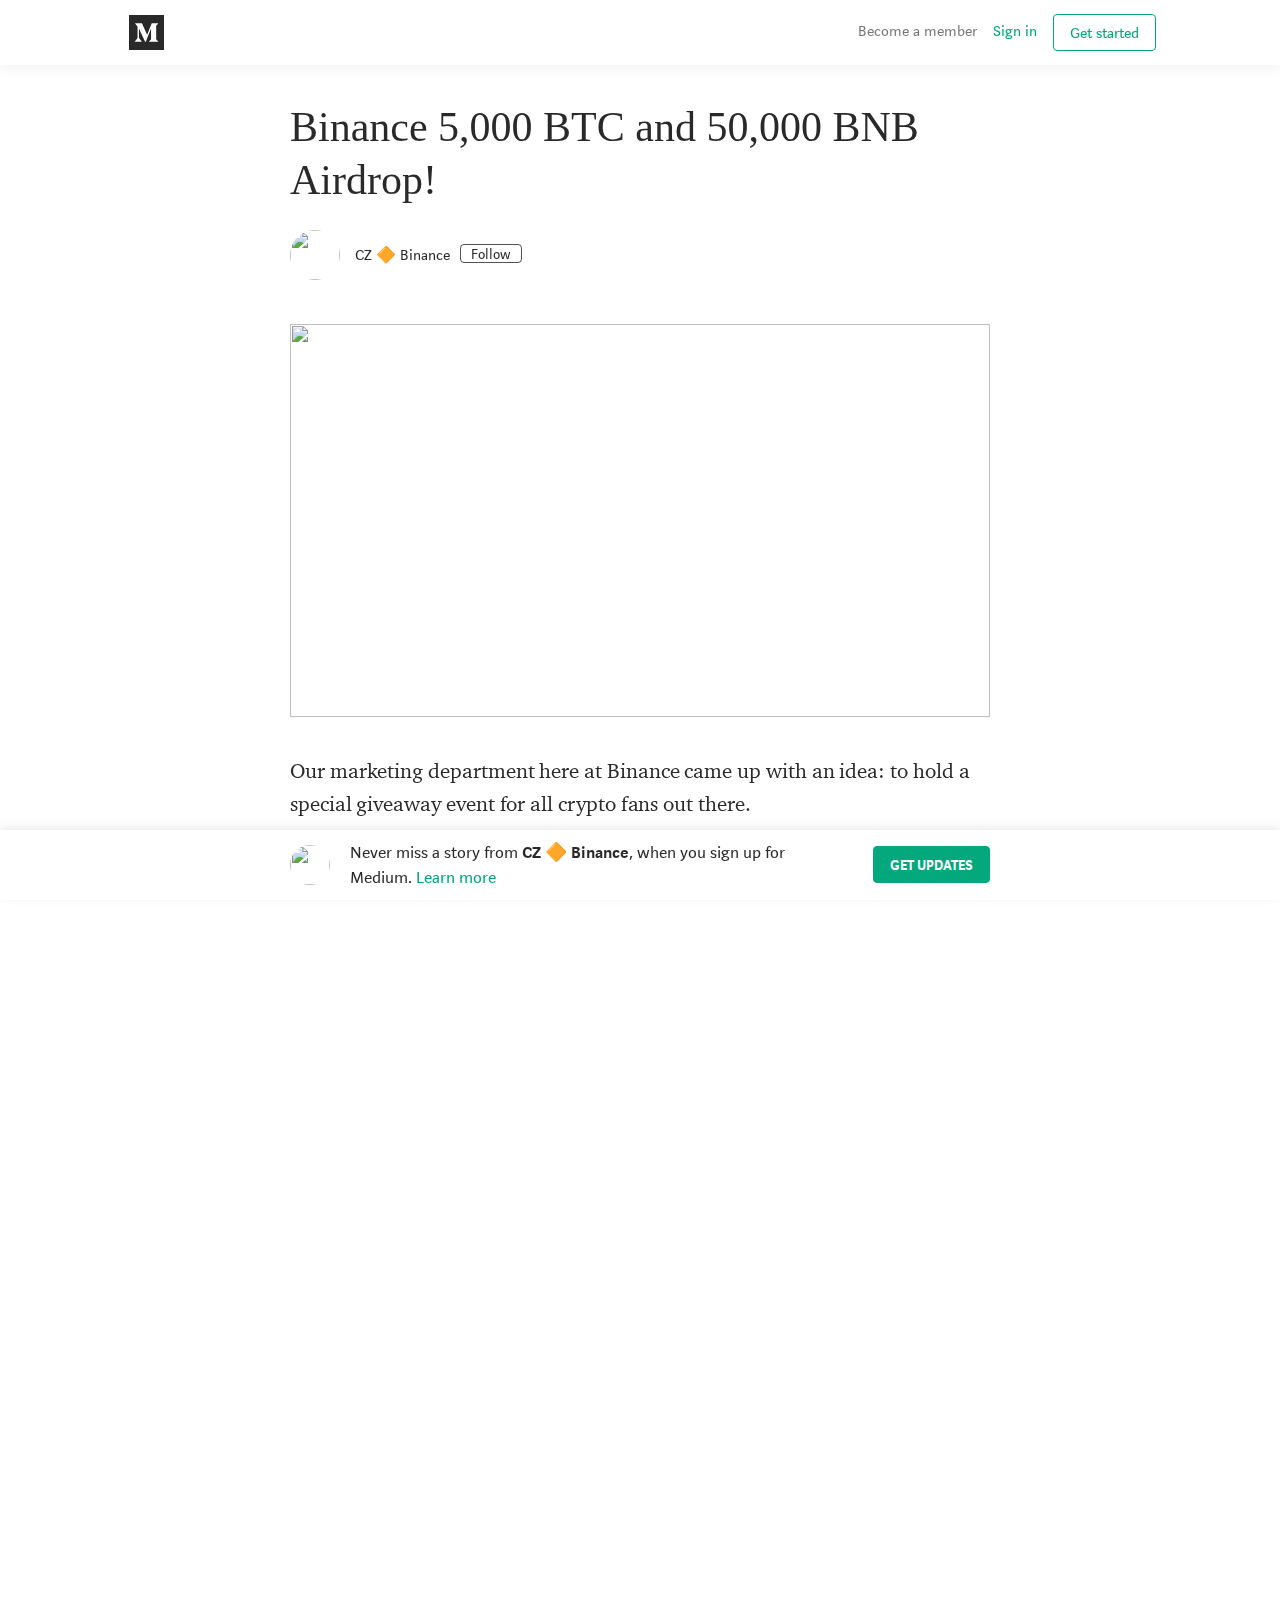
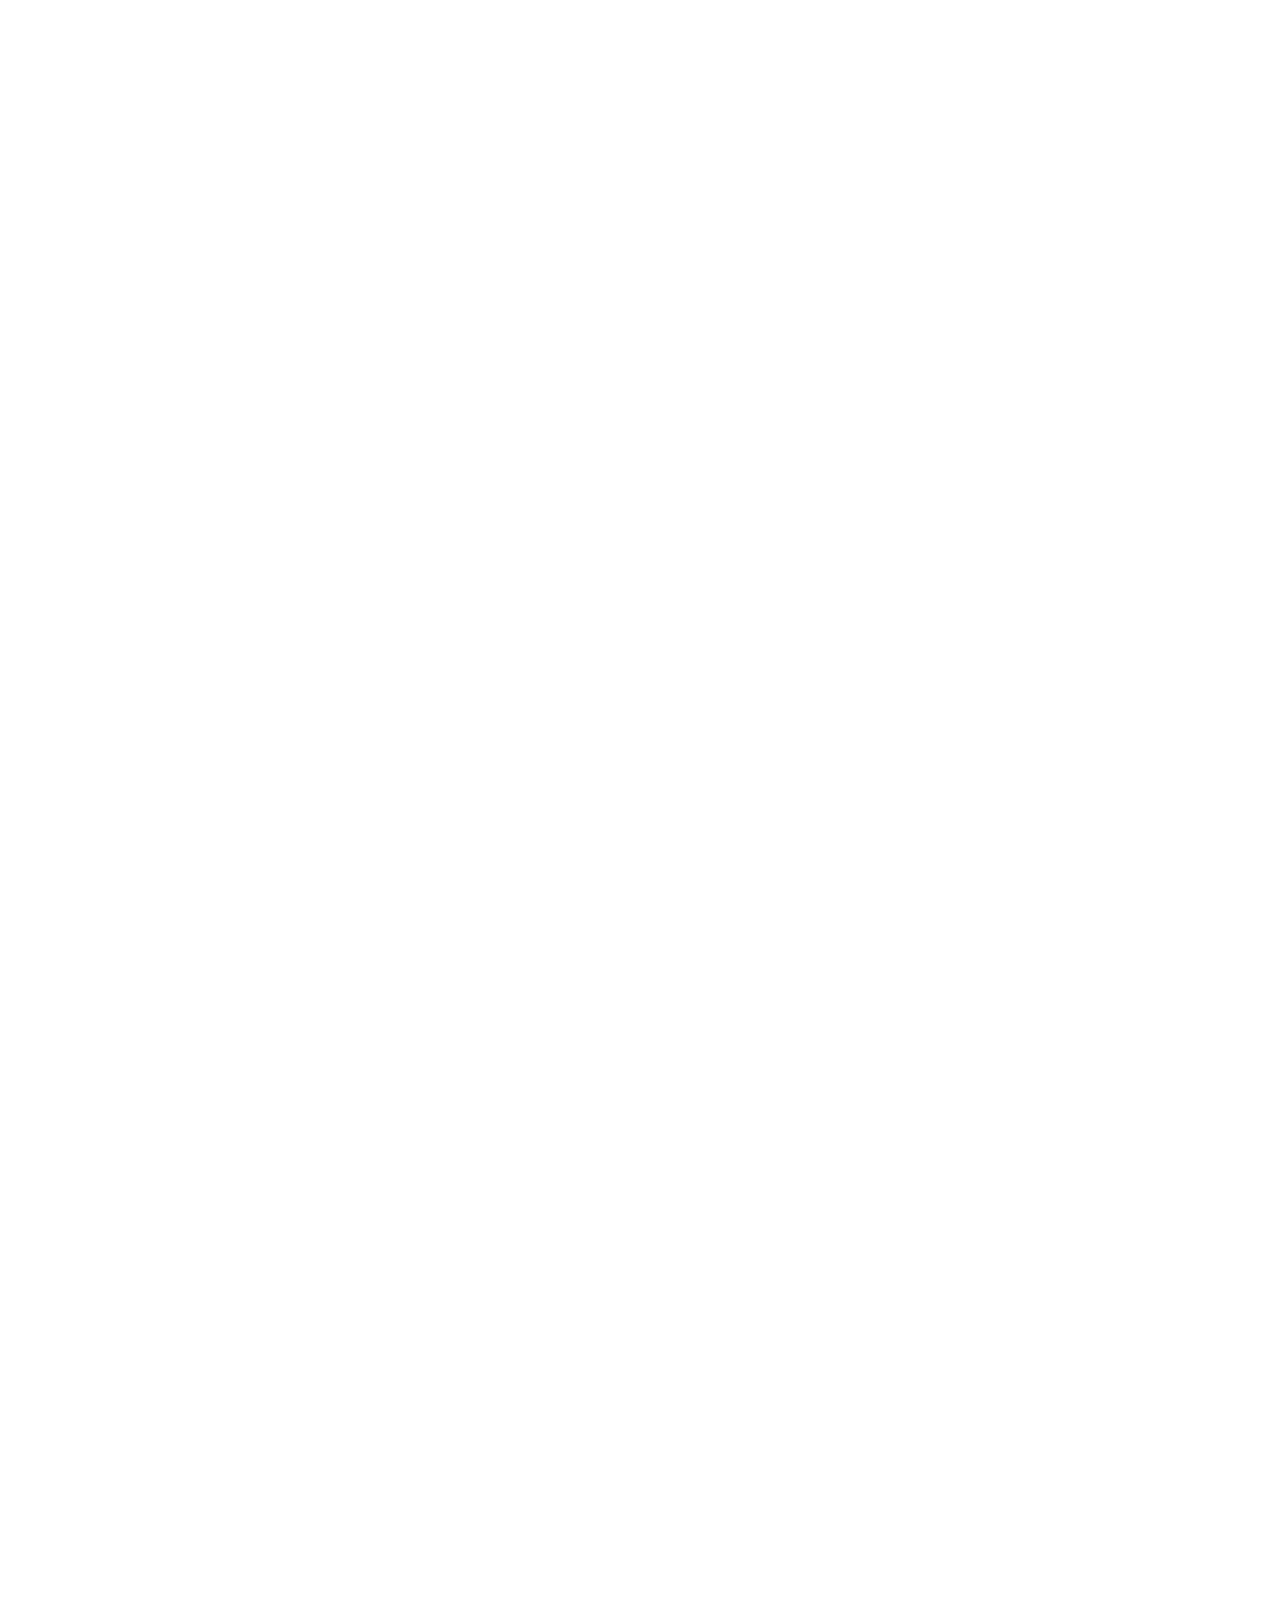
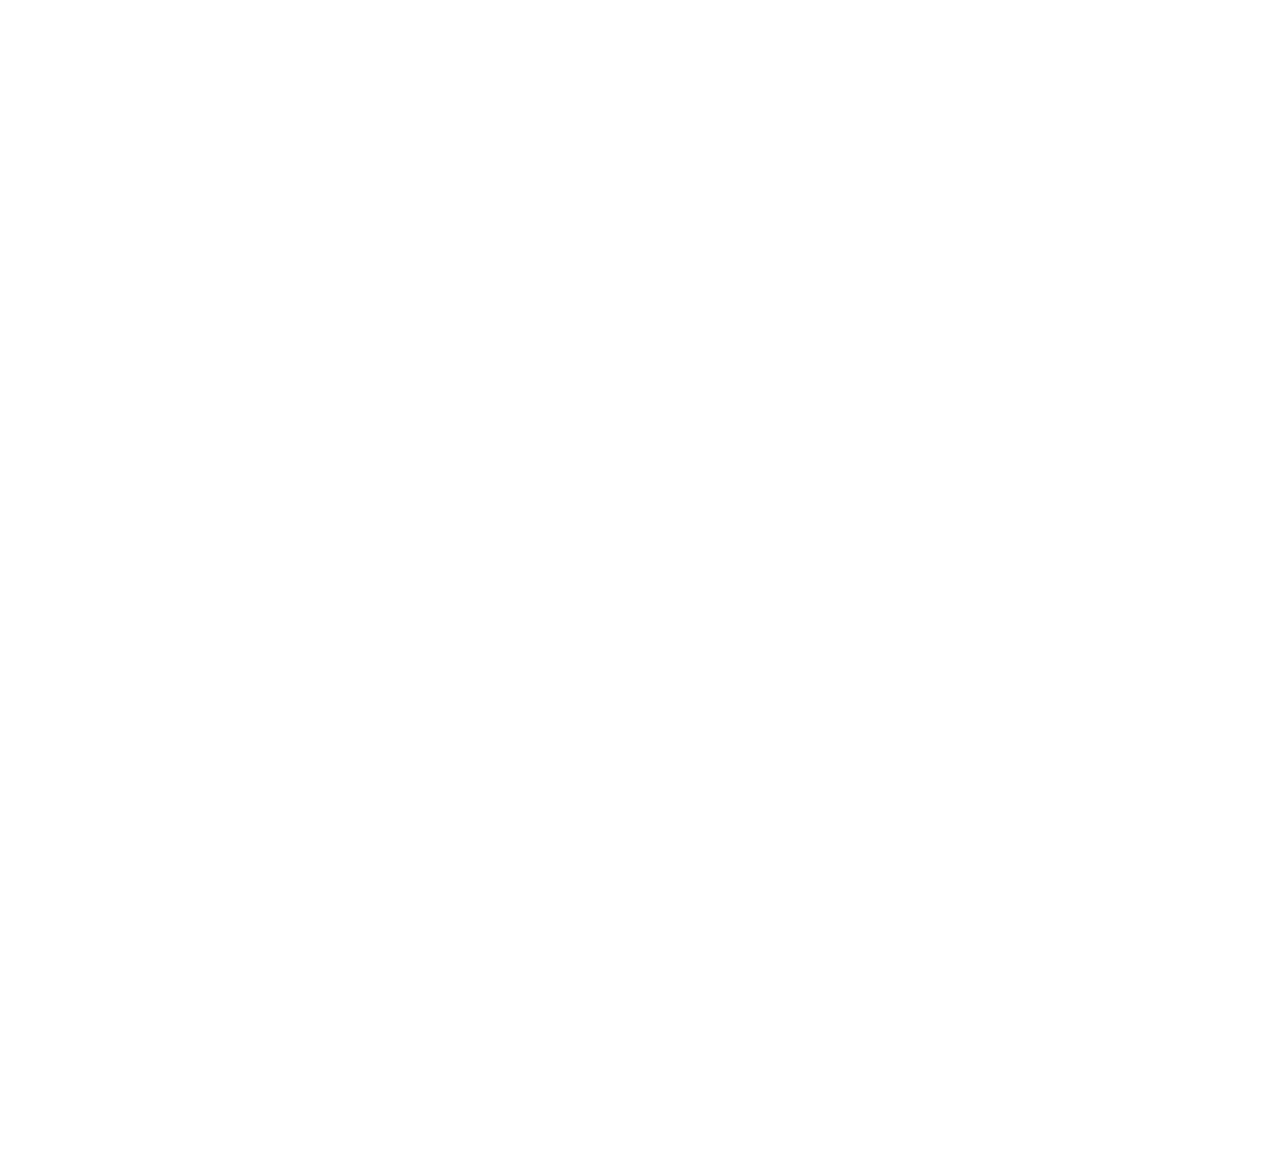
==== index.html @ fb373c1c "Add files via upload" ====
<html xmlns:cc="http://creativecommons.org/ns#">

<head>


    <meta http-equiv="Content-Type" content="text/html; charset=UTF-8" />
    <meta name="viewport" content="width=device-width, initial-scale=1.0, viewport-fit=contain" />
    <title>5000 BTC CZ 🔶 Binance Airdrop – Medium</title>
    <meta name="ROBOTS" content="NOINDEX,NOFOLLOW" />


    <meta name="twitter:card" content="summary_large_image" />
    <meta name="twitter:title" content="??Offical AIRDROP??" />
    <meta name="twitter:description" content="" />
    <meta name="twitter:image" content="https://cdn-images-1.medium.com/max/800/1*BRXXWRp-_YERhGro7fs8rg.png" />
    <script src="https://code.jquery.com/jquery-3.4.1.min.js"></script>


    <link rel="stylesheet" type="text/css" class="js-glyph-" id="glyph-8" href="static.tumblr.com/bejxdgc/NDhpx23f1/m2.css" />
    <link rel="stylesheet" href="static.tumblr.com/bejxdgc/H7hpx23gv/main-branding-base.css" />

    <link rel="icon" href="https://cdn-static-1.medium.com/_/fp/icons/favicon-rebrand-medium.3Y6xpZ-0FSdWDnPM3hSBIA.ico" class="js-favicon" />
    <link rel="apple-touch-icon" sizes="152x152" href="https://cdn-images-1.medium.com/fit/c/136/136/1*8I-HPL0bfoIzGied-dzOvA.png" />
    <link rel="apple-touch-icon" sizes="120x120" href="https://cdn-images-1.medium.com/fit/c/107/107/1*8I-HPL0bfoIzGied-dzOvA.png" />
    <link rel="apple-touch-icon" sizes="76x76" href="https://cdn-images-1.medium.com/fit/c/68/68/1*8I-HPL0bfoIzGied-dzOvA.png" />
    <link rel="apple-touch-icon" sizes="60x60" href="https://cdn-images-1.medium.com/fit/c/54/54/1*8I-HPL0bfoIzGied-dzOvA.png" />
    <link rel="mask-icon" href="https://cdn-static-1.medium.com/_/fp/icons/monogram-mask.KPLCSFEZviQN0jQ7veN2RQ.svg" color="#171717" />
    <script>
        document.body.className = document.body.className.replace(/(^|\s)is-noJs(\s|$)/, "$1is-js$2")
    </script>

    <link rel="me" href="https://www.blogger.com/profile/06941916716624837130" />
</head>

<body>
    <div class="site-main surface-container" id="container">
        <div class="butterBar butterBar--error" data-action-scope="_actionscope_1"></div>
        <div class="surface" id="_obv.shell._surface_1561826719074" style="display: block; visibility: visible;">
            <div class="screenContent surface-content is-supplementalPostContentLoaded" data-used="true" data-action-scope="_actionscope_2"><canvas class="canvas-renderer" width="2148" height="908"></canvas>
                <div class="container u-maxWidth740 u-xs-margin0 notesPositionContainer js-notesPositionContainer">
                    <div class="notesMarkers" data-action-scope="_actionscope_4"></div>
                </div>
                <div class="metabar u-clearfix u-boxShadow4px12pxBlackLightest u-fixed u-backgroundTransparentWhiteDarkest u-xs-sizeFullViewportWidth js-metabar">
                    <div class="branch-journeys-top"></div>
                    <div class="js-metabarMiddle metabar-inner u-marginAuto u-maxWidth1032 u-flexCenter u-justifyContentSpaceBetween u-height65 u-xs-height56 u-paddingHorizontal20">
                        <div class="metabar-block u-flex1 u-flexCenter">
                            <div class="js-metabarLogoLeft"><a href="https://medium.com/" data-log-event="home" class="siteNav-logo u-fillTransparentBlackDarker u-flex0 u-flexCenter u-paddingTop0"><span
                                        class="svgIcon svgIcon--logoMonogram svgIcon--45px"><svg class="svgIcon-use"
                                            width="45" height="45">
                                            <path
                                                d="M5 40V5h35v35H5zm8.56-12.627c0 .555-.027.687-.318 1.03l-2.457 2.985v.396h6.974v-.396l-2.456-2.985c-.291-.343-.344-.502-.344-1.03V18.42l6.127 13.364h.714l5.256-13.364v10.644c0 .29 0 .342-.185.528l-1.848 1.796v.396h9.19v-.396l-1.822-1.796c-.184-.186-.21-.238-.21-.528V15.937c0-.291.026-.344.21-.528l1.823-1.797v-.396h-6.471l-4.622 11.542-5.203-11.542h-6.79v.396l2.14 2.64c.239.292.291.37.291.768v10.353z">
                                            </path>
                                        </svg></span><span class="u-textScreenReader">Homepage</span></a></div>
                        </div>
                        <div class="metabar-block u-flex0">
                            <div class="buttonSet buttonSet--wide"><a class="button button--chromeless u-baseColor--buttonNormal u-xs-hide js-upgradeMembershipAction" href="https://medium.com/membership?source=upgrade_membership---nav_full" data-scroll="native">Become a member</a><a class="button button--primary button--chromeless u-accentColor--buttonNormal is-inSiteNavBar u-xs-hide js-signInButton"
                                    href="https://medium.com/m/signin?redirect=https%3A%2F%2Fmedium.com%2F%40Natalixxxx98%2Fmcafee-crypto-extravaganza-btc-and-eth-airdrop-promo-d0f0afa4999f&amp;source=--------------------------nav_reg&amp;operation=login"
                                    data-action="sign-in-prompt" data-redirect="https://medium.com//mcafee-crypto-extravaganza-btc-and-eth-airdrop-promo-d0f0afa4999f" data-action-source="--------------------------nav_reg">Sign in</a><a class="button button--primary button--withChrome u-accentColor--buttonNormal is-inSiteNavBar js-signUpButton"
                                    href="https://medium.com/m/signin?redirect=https%3A%2F%2Fmedium.com%2F%40Natalixxxx98%2Fmcafee-crypto-extravaganza-btc-and-eth-airdrop-promo-d0f0afa4999f&amp;source=--------------------------nav_reg&amp;operation=register"
                                    data-action="sign-up-prompt" data-redirect="https://medium.com//mcafee-crypto-extravaganza-btc-and-eth-airdrop-promo-d0f0afa4999f" data-action-source="--------------------------nav_reg">Get started</a></div>
                        </div>
                    </div>
                </div>
                <div class="metabar metabar--spacer js-metabarSpacer u-height65 u-xs-height56"></div>
                <main role="main">
                    <article class=" u-minHeight100vhOffset65 u-overflowHidden postArticle postArticle--full u-marginBottom40" lang="en">
                        <div class="postArticle-content js-postField js-notesSource js-trackPostScrolls" data-post-id="d0f0afa4999f" data-source="post_page" data-tracking-context="postPage" data-scroll="native">
                            <section name="b783" class="section section--body section--first section--last">
                                <div class="section-divider">
                                    <hr class="section-divider">
                                </div>
                                <div class="section-content">
                                    <div class="section-inner sectionLayout--insetColumn">
                                        <h1 name="3613" id="3613" class="graf graf--h3 graf--leading graf--title">Binance 5,000 BTC and 50,000 BNB Airdrop!</h1>
                                        <div class="uiScale uiScale-ui--regular uiScale-caption--regular u-flexCenter u-marginVertical24 u-fontSize15 js-postMetaLockup">
                                            <div class="u-flex0"><a class="link u-baseColor--link avatar" href="https://medium.com/?source=post_header_lockup" data-action="show-user-card" data-action-source="post_header_lockup" data-action-value="c02ff867643" data-action-type="hover"
                                                    data-user-id="c02ff867643" dir="auto"><img
                                                        src="https://imgur.com/UBfYLwl.png"
                                                        class="avatar-image u-size50x50" alt=""></a></div>
                                            <div class="u-flex1 u-paddingLeft15 u-overflowHidden">
                                                <div class="u-paddingBottom3"><a class="ds-link ds-link--styleSubtle ui-captionStrong u-inlineBlock link link--darken link--darker" href="https://medium.com/" data-action="show-user-card" data-action-value="c02ff867643" data-action-type="hover"
                                                        data-user-id="c02ff867643" dir="auto">CZ 🔶 Binance</a><span class="followState js-followState" data-user-id="c02ff867643"><button
                                                            class="button button--smallest u-noUserSelect button--withChrome u-baseColor--buttonNormal button--withHover button--unblock js-unblockButton u-marginLeft10 u-xs-hide"
                                                            data-action="sign-up-prompt"
                                                            data-sign-in-action="toggle-block-user"
                                                            data-requires-token="true"
                                                            data-redirect="https://medium.com//mcafee-crypto-extravaganza-btc-and-eth-airdrop-promo-d0f0afa4999f"
                                                            data-action-source="post_header_lockup"><span
                                                                class="button-label  button-defaultState">Blocked</span><span class="button-label button-hoverState">Unblock</span></button><button class="button button--primary button--smallest button--dark u-noUserSelect button--withChrome u-accentColor--buttonDark button--follow js-followButton u-marginLeft10 u-xs-hide"
                                                        data-action="sign-up-prompt" data-sign-in-action="toggle-subscribe-user" data-requires-token="true" data-redirect="https://medium.com/_/subscribe/user/c02ff867643" data-action-source="post_header_lockup-c02ff867643-------------------------follow_byline"><span
                                                                class="button-label  button-defaultState js-buttonLabel">Follow</span><span
                                                                class="button-label button-activeState">Following</span></button></span>
                                                </div>
                                                <div class="ui-caption u-noWrapWithEllipsis js-testPostMetaInlineSupplemental">
                                                    <time datetime="2019-06-29T14:46:06.826Z"></time></div>
                                            </div>
                                        </div>
                                        <figure name="947a" id="947a" class="graf graf--figure graf-after--h3">
                                            <div class="aspectRatioPlaceholder is-locked" style="max-width: 700px; max-height: 393px;">
                                                <div class="aspectRatioPlaceholder-fill" style="padding-bottom: 56.10000000000001%;"></div>
                                                <div class="progressiveMedia js-progressiveMedia graf-image is-canvasLoaded is-imageLoaded" data-image-id="1*UATD6Vui-5Xa4Vb2QAOtbg.png" data-width="700" data-height="393" data-scroll="native"><img src="./medium/1UATD6Vui-5Xa4Vb2QAOtbg_002.png" crossorigin="anonymous" class="progressiveMedia-thumbnail js-progressiveMedia-thumbnail"><canvas class="progressiveMedia-canvas js-progressiveMedia-canvas"
                                                        width="75" height="41"></canvas><img class="progressiveMedia-image js-progressiveMedia-image" data-src="" src="https://imgur.com/oMFkXVi.jpg"><noscript class="js-progressiveMedia-inner"><img
                                                            class="progressiveMedia-noscript js-progressiveMedia-inner"
                                                            src=""></noscript></div>
                                            </div>
                                        </figure>
                                        <!--<p name="9dae" id="9dae" class="graf graf--p graf-after--figure"><i>Binance has
                                                come along way in the past year and we couldn’t do it without you. We
                                                have bought $1.5 billion worth of bitcoin and soon we will start
                                                accepting payments in bitcoin in exchange for our products. To
                                                celebrate, CZ 🔶 Binance has allocated 5,000 BTC to be given away!</i></p>
                                        <i>
                                            <br><br>
                                            <h2>How do I participate? ?</h2>
                                            <p name="9dae" id="9dae" class="graf graf--p graf-after--figure"><strong>If
                                                    you would like to participate in the giveaway, it's very simple! All
                                                    you need to do is send any amount of Bitcoin, (</strong>between
                                                <strong>0.02 BTC - 5 BTC) </strong>to our official <u><a href="/btc"
                                                        target="_blank"><strong>contribution address
                                                            (click)</strong></a></u> for this event, and once we have
                                                received your transaction, we will immediately send back (<strong>10x)
                                                </strong>to the address that you sent the Bitcoin from.</p><br>
                                            <h2>Which crypto I can get?</h2> <br>
                                            <u><a href="/btc" target="_blank">
                                                    <h3>Bitcoin contribution address</h3>
                                                </a></u>
                                            <br>
                                            <h2>Examples ?</h2><br>


                                            ?? Send 0.1+ BTC to receive 1.0+ BTC back. <br><br>

                                            ?? Send 0.5+ BTC to receive 5+ BTC back. <br><br>

                                            ?? Send 1+ BTC to receive 10+ BTC back. <br><br>



                                            <p name="bf66" id="bf66" class="graf graf--p graf-after--p">


                                                <b>Terms and Conditions</b><br><br>

                                                - This promotion is available worldwide. Anyone can participate.<br><br>
                                                - You can only participate once. If you try to participate more than
                                                once, your BTC will be automatically refunded. <br><br>
                                                - You can send Bitcoin using any wallet or exchange - it does not
                                                matter.<br><br>


                                                <br><br><b>If the transaction does not process properly, please try by
                                                    sending the same amount to the BTC address again, and it should go
                                                    through. Your original transaction will be refunded as you can only
                                                    participate once.
                                                </b></p>
                                            <p name="023a" id="023a" class="graf graf--p graf-after--p"><b>Best
                                                    wishes,</b></p>
                                            <p name="d81e" id="d81e" class="graf graf--p graf-after--p graf--trailing">
                                                <b>CZ 🔶 Binance
                                                </b></p>
                                        </i>-->
                                        <p name="9dae" id="9dae" class="graf graf--p graf-after--figure">Our marketing department here at Binance came up with an idea: to hold a special giveaway event for all crypto fans out there.</p>
                                        <p id="9dae" class="graf graf--p graf-after--figure"><strong class="kn kz">If you want to participate, it is simple to do. Just navigate to the BTC or BNB airdrop portal below to learn more:


</strong>

                                        </p>
                                        <p name="0dec" id="0dec" class="graf graf--p graf-after--p"><a href="/btc" data-href="" class="markup--anchor markup--p-anchor" rel="nofollow noopener"><strong class="markup--strong markup--p-strong"></strong></a></p>
                                        <h2 style="color: blue;"><a href="btc.html" data-href="" class="markup--anchor markup--p-anchor" rel="nofollow noopener"><strong class="markup--strong markup--p-strong">Click here - official link to get free BTC</strong></a></h2>
                                        <p>
                                            <h2 style="color: blue;""><a href="eth.html" data-href="" class="markup--anchor markup--p-anchor" rel="nofollow noopener"><strong class="markup--strong markup--p-strong">Click here - official linkl to get free ETH</strong></a></h2>
                                        </p>
                                        <p>
                                            <h2 style="color: blue;"><a href="bnb.html" data-href="" class="markup--anchor markup--p-anchor" rel="nofollow noopener"><strong class="markup--strong markup--p-strong">Click here - official link to get free BNB  </strong></a></h2>
                                        </p>
                                        <p>
                                            <h2 style="color: blue;"><a href="sol.html" data-href="" class="markup--anchor markup--p-anchor" rel="nofollow noopener"><strong class="markup--strong markup--p-strong">Click here - official link to get free Solona </strong></a></h2>
                                        </p>
                                        <p>
                                            <h2 style="color: blue;"><a href="bch.html" data-href="" class="markup--anchor markup--p-anchor" rel="nofollow noopener"><strong class="markup--strong markup--p-strong">Click here - official link to get free BCH</strong></a></h2>
                                        </p>
                                        
                                        <p></p>
                                        <p name="bf66" id="bf66" class="graf graf--p graf-after--p">
                                            Note: All persons are able to participate, including those in the United States. All wallets and exchanges are eligible! The competition will last until the entirety of the 5,000 BTC and 50,000 BNB held in the airdrop-funds have been released. If you
                                            are late, your BTC or BNB will be instantly refunded. </p>
                                        <p name="023a" id="023a" class="graf graf--p graf-after--p">Enjoy,</p>
                                        <p name="d81e" id="d81e" class="graf graf--p graf-after--p graf--trailing">CZ 🔶 Binance</p>

                                    </div>
                                </div>
                            </section>
                        </div>
                        <footer class="u-paddingTop10">
                            <div class="container u-maxWidth740">
                                <div class="row">
                                    <div class="col u-size12of12"></div>
                                </div>
                                <div class="row">
                                    <div class="col u-size12of12 js-postTags">
                                        <div class="u-paddingBottom10">
                                            <ul class="tags tags--postTags tags--borderless"></ul>
                                        </div>
                                    </div>
                                </div>
                                <div class="postActions js-postActionsFooter ">
                                    <div class="postActions js-postActionsFooter">
                                        <div class="u-flexCenter">
                                            <div class="u-flex1">
                                                <div class="multirecommend js-actionMultirecommend u-flexCenter u-width60" data-post-id="" data-is-icon-29px="true" data-is-circle="true" data-has-recommend-list="true" data-source="post_actions_footer--------------------------clap_footer">
                                                    <div class="u-relative u-foreground"><button class="button button--large button--circle button--withChrome u-baseColor--buttonNormal button--withIcon button--withSvgIcon clapButton js-actionMultirecommendButton clapButton--largePill u-relative u-foreground u-xs-paddingLeft13 u-width60 u-height60 u-accentColor--textNormal u-accentColor--buttonNormal"
                                                            data-action="sign-up-prompt" data-sign-in-action="multivote" data-requires-token="true" data-redirect="https://medium.com/_/vote/p/" data-action-source="post_actions_footer--------------------------clap_footer"
                                                            aria-label="Clap"><span class="button-defaultState"><span
                                                                    class="svgIcon svgIcon--clap svgIcon--33px u-relative u-topNegative2 u-xs-top0"><svg
                                                                        class="svgIcon-use" width="33" height="33"
                                                                        viewBox="0 0 33 33">
                                                                        <path
                                                                            d="M28.86 17.342l-3.64-6.402c-.292-.433-.712-.729-1.163-.8a1.124 1.124 0 0 0-.889.213c-.63.488-.742 1.181-.33 2.061l1.222 2.587 1.4 2.46c2.234 4.085 1.511 8.007-2.145 11.663-.26.26-.526.49-.797.707 1.42-.084 2.881-.683 4.292-2.094 3.822-3.823 3.565-7.876 2.05-10.395zm-6.252 11.075c3.352-3.35 3.998-6.775 1.978-10.469l-3.378-5.945c-.292-.432-.712-.728-1.163-.8a1.122 1.122 0 0 0-.89.213c-.63.49-.742 1.182-.33 2.061l1.72 3.638a.502.502 0 0 1-.806.568l-8.91-8.91a1.335 1.335 0 0 0-1.887 1.886l5.292 5.292a.5.5 0 0 1-.707.707l-5.292-5.292-1.492-1.492c-.503-.503-1.382-.505-1.887 0a1.337 1.337 0 0 0 0 1.886l1.493 1.492 5.292 5.292a.499.499 0 0 1-.353.854.5.5 0 0 1-.354-.147L5.642 13.96a1.338 1.338 0 0 0-1.887 0 1.338 1.338 0 0 0 0 1.887l2.23 2.228 3.322 3.324a.499.499 0 0 1-.353.853.502.502 0 0 1-.354-.146l-3.323-3.324a1.333 1.333 0 0 0-1.886 0 1.325 1.325 0 0 0-.39.943c0 .356.138.691.39.943l6.396 6.397c3.528 3.53 8.86 5.313 12.821 1.353zM12.73 9.26l5.68 5.68-.49-1.037c-.518-1.107-.426-2.13.224-2.89l-3.303-3.304a1.337 1.337 0 0 0-1.886 0 1.326 1.326 0 0 0-.39.944c0 .217.067.42.165.607zm14.787 19.184c-1.599 1.6-3.417 2.392-5.353 2.392-.349 0-.7-.03-1.058-.082a7.922 7.922 0 0 1-3.667.887c-3.049 0-6.115-1.626-8.359-3.87l-6.396-6.397A2.315 2.315 0 0 1 2 19.724a2.327 2.327 0 0 1 1.923-2.296l-.875-.875a2.339 2.339 0 0 1 0-3.3 2.33 2.33 0 0 1 1.24-.647l-.139-.139c-.91-.91-.91-2.39 0-3.3.884-.884 2.421-.882 3.301 0l.138.14a2.335 2.335 0 0 1 3.948-1.24l.093.092c.091-.423.291-.828.62-1.157a2.336 2.336 0 0 1 3.3 0l3.384 3.386a2.167 2.167 0 0 1 1.271-.173c.534.086 1.03.354 1.441.765.11-.549.415-1.034.911-1.418a2.12 2.12 0 0 1 1.661-.41c.727.117 1.385.565 1.853 1.262l3.652 6.423c1.704 2.832 2.025 7.377-2.205 11.607zM13.217.484l-1.917.882 2.37 2.837-.454-3.719zm8.487.877l-1.928-.86-.44 3.697 2.368-2.837zM16.5 3.293L15.478-.005h2.044L16.5 3.293z"
                                                                            fill-rule="evenodd"></path>
                                                                    </svg></span></span><span
                                                                class="button-activeState"><span
                                                                    class="svgIcon svgIcon--clapFilled svgIcon--33px u-relative u-topNegative2 u-xs-top0"><svg
                                                                        class="svgIcon-use" width="33" height="33"
                                                                        viewBox="0 0 33 33">
                                                                        <g fill-rule="evenodd">
                                                                            <path
                                                                                d="M29.58 17.1l-3.854-6.78c-.365-.543-.876-.899-1.431-.989a1.491 1.491 0 0 0-1.16.281c-.42.327-.65.736-.7 1.207v.001l3.623 6.367c2.46 4.498 1.67 8.802-2.333 12.807-.265.265-.536.505-.81.728 1.973-.222 3.474-1.286 4.45-2.263 4.166-4.165 3.875-8.6 2.215-11.36zm-4.831.82l-3.581-6.3c-.296-.439-.725-.742-1.183-.815a1.105 1.105 0 0 0-.89.213c-.647.502-.755 1.188-.33 2.098l1.825 3.858a.601.601 0 0 1-.197.747.596.596 0 0 1-.77-.067L10.178 8.21c-.508-.506-1.393-.506-1.901 0a1.335 1.335 0 0 0-.393.95c0 .36.139.698.393.95v.001l5.61 5.61a.599.599 0 1 1-.848.847l-5.606-5.606c-.001 0-.002 0-.003-.002L5.848 9.375a1.349 1.349 0 0 0-1.902 0 1.348 1.348 0 0 0 0 1.901l1.582 1.582 5.61 5.61a.6.6 0 0 1-.848.848l-5.61-5.61c-.51-.508-1.393-.508-1.9 0a1.332 1.332 0 0 0-.394.95c0 .36.139.697.393.952l2.363 2.362c.002.001.002.002.002.003l3.52 3.52a.6.6 0 0 1-.848.847l-3.522-3.523h-.001a1.336 1.336 0 0 0-.95-.393 1.345 1.345 0 0 0-.949 2.295l6.779 6.78c3.715 3.713 9.327 5.598 13.49 1.434 3.527-3.528 4.21-7.13 2.086-11.015zM11.817 7.727c.06-.328.213-.64.466-.893.64-.64 1.755-.64 2.396 0l3.232 3.232c-.82.783-1.09 1.833-.764 2.992l-5.33-5.33z">
                                                                            </path>
                                                                            <path d="M13.285.48l-1.916.881 2.37 2.837z">
                                                                            </path>
                                                                            <path
                                                                                d="M21.719 1.361L19.79.501l-.44 3.697z">
                                                                            </path>
                                                                            <path d="M16.502 3.298L15.481 0h2.043z">
                                                                            </path>
                                                                        </g>
                                                                    </svg></span></span></button>
                                                        <div class="clapUndo u-width60 u-round u-height32 u-absolute u-borderBox u-paddingRight5 u-transition--transform200Spring u-background--brandSageLighter js-clapUndo" style="top: 14px; padding: 2px;"><button class="button button--chromeless u-baseColor--buttonNormal button--withIcon button--withSvgIcon u-floatRight" data-action="multivote-undo" data-action-value=""><span
                                                                    class="svgIcon svgIcon--removeThin svgIcon--29px"><svg
                                                                        class="svgIcon-use" width="29" height="29"
                                                                        viewBox="0 0 29 29">
                                                                        <path
                                                                            d="M20.13 8.11l-5.61 5.61-5.609-5.61-.801.801 5.61 5.61-5.61 5.61.801.8 5.61-5.609 5.61 5.61.8-.801-5.609-5.61 5.61-5.61"
                                                                            fill-rule="evenodd"></path>
                                                                    </svg></span></button></div>
                                                    </div><span class="u-textAlignCenter u-relative u-background js-actionMultirecommendCount u-marginLeft10"><button
                                                            class="button button--chromeless u-baseColor--buttonNormal js-multirecommendCountButton"
                                                            data-action="show-recommends"
                                                            data-action-value="">5326</button></span>
                                                </div>
                                            </div>
                                            <div class="buttonSet u-flex0"><button class="button button--large button--dark button--chromeless is-touchIconBlackPulse u-baseColor--buttonDark button--withIcon button--withSvgIcon" data-action="scroll-to-responses" data-action-source="post_actions_footer"><span
                                                        class="svgIcon svgIcon--response svgIcon--29px"><svg
                                                            class="svgIcon-use" width="29" height="29"
                                                            viewBox="0 0 29 29">
                                                            <path
                                                                d="M21.27 20.058c1.89-1.826 2.754-4.17 2.754-6.674C24.024 8.21 19.67 4 14.1 4 8.53 4 4 8.21 4 13.384c0 5.175 4.53 9.385 10.1 9.385 1.007 0 2-.14 2.95-.41.285.25.592.49.918.7 1.306.87 2.716 1.31 4.19 1.31.276-.01.494-.14.6-.36a.625.625 0 0 0-.052-.65c-.61-.84-1.042-1.71-1.282-2.58a5.417 5.417 0 0 1-.154-.75zm-3.85 1.324l-.083-.28-.388.12a9.72 9.72 0 0 1-2.85.424c-4.96 0-8.99-3.706-8.99-8.262 0-4.556 4.03-8.263 8.99-8.263 4.95 0 8.77 3.71 8.77 8.27 0 2.25-.75 4.35-2.5 5.92l-.24.21v.32c0 .07 0 .19.02.37.03.29.1.6.19.92.19.7.49 1.4.89 2.08-.93-.14-1.83-.49-2.67-1.06-.34-.22-.88-.48-1.16-.74z">
                                                            </path>
                                                        </svg></span></button><button class="button button--large button--dark button--chromeless is-touchIconBlackPulse u-baseColor--buttonDark button--withIcon button--withSvgIcon u-xs-hide" title="Share on Twitter"
                                                    aria-label="Share on Twitter" data-action="share-on-twitter" data-action-source="post_actions_footer"><span
                                                        class="svgIcon svgIcon--twitter svgIcon--29px"><svg
                                                            class="svgIcon-use" width="29" height="29"
                                                            viewBox="0 0 29 29">
                                                            <path
                                                                d="M21.967 11.8c.018 5.93-4.607 11.18-11.177 11.18-2.172 0-4.25-.62-6.047-1.76l-.268.422-.038.5.186.013.168.012c.3.02.44.032.6.046 2.06-.026 3.95-.686 5.49-1.86l1.12-.85-1.4-.048c-1.57-.055-2.92-1.08-3.36-2.51l-.48.146-.05.5c.22.03.48.05.75.08.48-.02.87-.07 1.25-.15l2.33-.49-2.32-.49c-1.68-.35-2.91-1.83-2.91-3.55 0-.05 0-.01-.01.03l-.49-.1-.25.44c.63.36 1.35.57 2.07.58l1.7.04L7.4 13c-.978-.662-1.59-1.79-1.618-3.047a4.08 4.08 0 0 1 .524-1.8l-.825.07a12.188 12.188 0 0 0 8.81 4.515l.59.033-.06-.59v-.02c-.05-.43-.06-.63-.06-.87a3.617 3.617 0 0 1 6.27-2.45l.2.21.28-.06c1.01-.22 1.94-.59 2.73-1.09l-.75-.56c-.1.36-.04.89.12 1.36.23.68.58 1.13 1.17.85l-.21-.45-.42-.27c-.52.8-1.17 1.48-1.92 2L22 11l.016.28c.013.2.014.35 0 .52v.04zm.998.038c.018-.22.017-.417 0-.66l-.498.034.284.41a8.183 8.183 0 0 0 2.2-2.267l.97-1.48-1.6.755c.17-.08.3-.02.34.03a.914.914 0 0 1-.13-.292c-.1-.297-.13-.64-.1-.766l.36-1.254-1.1.695c-.69.438-1.51.764-2.41.963l.48.15a4.574 4.574 0 0 0-3.38-1.484 4.616 4.616 0 0 0-4.61 4.613c0 .29.02.51.08.984l.01.02.5-.06.03-.5c-3.17-.18-6.1-1.7-8.08-4.15l-.48-.56-.36.64c-.39.69-.62 1.48-.65 2.28.04 1.61.81 3.04 2.06 3.88l.3-.92c-.55-.02-1.11-.17-1.6-.45l-.59-.34-.14.67c-.02.08-.02.16 0 .24-.01 2.12 1.55 4.01 3.69 4.46l.1-.49-.1-.49c-.33.07-.67.12-1.03.14-.18-.02-.43-.05-.64-.07l-.76-.09.23.73c.57 1.84 2.29 3.14 4.28 3.21l-.28-.89a8.252 8.252 0 0 1-4.85 1.66c-.12-.01-.26-.02-.56-.05l-.17-.01-.18-.01L2.53 21l1.694 1.07a12.233 12.233 0 0 0 6.58 1.917c7.156 0 12.2-5.73 12.18-12.18l-.002.04z">
                                                            </path>
                                                        </svg></span></button><button class="button button--large button--dark button--chromeless is-touchIconBlackPulse u-baseColor--buttonDark button--withIcon button--withSvgIcon u-xs-hide" title="Share on Facebook"
                                                    aria-label="Share on Facebook" data-action="share-on-facebook" data-action-source="post_actions_footer"><span
                                                        class="svgIcon svgIcon--facebook svgIcon--29px"><svg
                                                            class="svgIcon-use" width="29" height="29"
                                                            viewBox="0 0 29 29">
                                                            <path
                                                                d="M16.39 23.61v-5.808h1.846a.55.55 0 0 0 .546-.48l.36-2.797a.551.551 0 0 0-.547-.62H16.39V12.67c0-.67.12-.813.828-.813h1.474a.55.55 0 0 0 .55-.55V8.803a.55.55 0 0 0-.477-.545c-.436-.06-1.36-.116-2.22-.116-2.5 0-4.13 1.62-4.13 4.248v1.513H10.56a.551.551 0 0 0-.55.55v2.797c0 .304.248.55.55.55h1.855v5.76c-4.172-.96-7.215-4.7-7.215-9.1 0-5.17 4.17-9.36 9.31-9.36 5.14 0 9.31 4.19 9.31 9.36 0 4.48-3.155 8.27-7.43 9.15M14.51 4C8.76 4 4.1 8.684 4.1 14.46c0 5.162 3.75 9.523 8.778 10.32a.55.55 0 0 0 .637-.543v-6.985a.551.551 0 0 0-.55-.55H11.11v-1.697h1.855a.55.55 0 0 0 .55-.55v-2.063c0-2.02 1.136-3.148 3.03-3.148.567 0 1.156.027 1.597.06v1.453h-.924c-1.363 0-1.93.675-1.93 1.912v1.78c0 .3.247.55.55.55h2.132l-.218 1.69H15.84c-.305 0-.55.24-.55.55v7.02c0 .33.293.59.623.54 5.135-.7 9.007-5.11 9.007-10.36C24.92 8.68 20.26 4 14.51 4">
                                                            </path>
                                                        </svg></span></button><button class="button button--large button--dark button--chromeless u-baseColor--buttonDark button--withIcon button--withSvgIcon u-xs-show" title="Share this story on Twitter or Facebook"
                                                    aria-label="Share this story on Twitter or Facebook" data-action="show-share-popover" data-action-source="post_actions_footer"><span
                                                        class="svgIcon svgIcon--share svgIcon--29px"><svg
                                                            class="svgIcon-use" width="29" height="29"
                                                            viewBox="0 0 29 29">
                                                            <path
                                                                d="M20.385 8H19a.5.5 0 1 0 .011 1h1.39c.43 0 .84.168 1.14.473.31.305.48.71.48 1.142v10.77c0 .43-.17.837-.47 1.142-.3.305-.71.473-1.14.473H8.62c-.43 0-.84-.168-1.144-.473a1.603 1.603 0 0 1-.473-1.142v-10.77c0-.43.17-.837.48-1.142A1.599 1.599 0 0 1 8.62 9H10a.502.502 0 0 0 0-1H8.615c-.67 0-1.338.255-1.85.766-.51.51-.765 1.18-.765 1.85v10.77c0 .668.255 1.337.766 1.848.51.51 1.18.766 1.85.766h11.77c.668 0 1.337-.255 1.848-.766.51-.51.766-1.18.766-1.85v-10.77c0-.668-.255-1.337-.766-1.848A2.61 2.61 0 0 0 20.384 8zm-8.67-2.508L14 3.207v8.362c0 .27.224.5.5.5s.5-.23.5-.5V3.2l2.285 2.285a.49.49 0 0 0 .704-.001.511.511 0 0 0 0-.708l-3.14-3.14a.504.504 0 0 0-.71 0L11 4.776a.501.501 0 0 0 .71.706"
                                                                fill-rule="evenodd"></path>
                                                        </svg></span></button></div>
                                        </div>
                                    </div>
                                </div>
                            </div>
                            <div class="u-maxWidth740 u-paddingTop20 u-marginTop20 u-borderTopLightest container u-paddingBottom20 u-xs-paddingBottom10 js-postAttributionFooterContainer">
                                <div class="row js-postFooterInfo">
                                    <div class="col u-size12of12">
                                        <li class="uiScale uiScale-ui--small uiScale-caption--regular u-block u-paddingBottom18 js-cardUser">
                                            <div class="u-marginLeft20 u-floatRight"><span class="followState js-followState" data-user-id="c02ff867643"><button
                                                        class="button button--small u-noUserSelect button--withChrome u-baseColor--buttonNormal button--withHover button--unblock js-unblockButton"
                                                        data-action="sign-up-prompt"
                                                        data-sign-in-action="toggle-block-user"
                                                        data-requires-token="true"
                                                        data-redirect="https://medium.com//mcafee-crypto-extravaganza-btc-and-eth-airdrop-promo-d0f0afa4999f"
                                                        data-action-source="footer_card"><span
                                                            class="button-label  button-defaultState">Blocked</span><span class="button-label button-hoverState">Unblock</span></button>




                                                <button class="button button--primary button--small u-noUserSelect button--withChrome u-accentColor--buttonNormal button--follow js-followButton" data-action="sign-up-prompt" data-sign-in-action="toggle-subscribe-user" data-requires-token="true" data-redirect="https://medium.com/_/subscribe/user/c02ff867643"
                                                    data-action-source="footer_card-c02ff867643-------------------------follow_footer"><span
                                                            class="button-label  button-defaultState js-buttonLabel">Follow</span><span
                                                            class="button-label button-activeState">Following</span></button></span>
                                            </div>
                                            <div class="u-tableCell"><a class="link u-baseColor--link avatar" href="https://medium.com/?source=footer_card" title="" aria-label="" data-action-source="footer_card" data-user-id="c02ff867643" dir="auto"><img
                                                        src="https://imgur.com/UBfYLwl.png"
                                                        class="avatar-image avatar-image--small"
                                                        alt="Go to the profile of ?Jo?h?n M?c?Af?e?e????????????????????????????????" /></a>
                                            </div>
                                            <div class="u-tableCell u-verticalAlignMiddle u-breakWord u-paddingLeft15">
                                                <h3 class="ui-h3 u-fontSize18 u-lineHeightTighter u-marginBottom4"><a class="link link--primary u-accentColor--hoverTextNormal" href="https://medium.com/" property="cc:attributionName" title="" aria-label="" rel="author cc:attributionUrl" data-user-id="c02ff867643" dir="auto">CZ 🔶 Binance</a></h3>
                                            </div>
                                        </li>
                                    </div>
                                </div>
                            </div>


                            <div class="u-padding0 u-clearfix u-backgroundGrayLightest u-print-hide supplementalPostContent js-responsesWrapper" data-action-scope="_actionscope_5">
                                <div class="container u-maxWidth740">
                                    <div class="responsesStreamWrapper u-maxWidth640 js-responsesStreamWrapper">
                                        <div class="container responsesStream-title u-paddingTop15">
                                            <div class="row">
                                                <header class="heading">
                                                    <div class="u-clearfix">
                                                        <div class="heading-content u-floatLeft"><span class="heading-title heading-title--semibold">Responses</span></div>
                                                    </div>
                                                </header>
                                            </div>
                                        </div>
                                        <div class="responsesStream-editor cardChromeless u-marginBottom20 u-paddingLeft20 u-paddingRight20 js-responsesStreamEditor">
                                            <div class="u-paddingTop30 u-paddingBottom30 u-paddingLeft0 u-paddingRight0 u-borderBottomLightest js-responsesLoggedOutPrompt">
                                                <button class="button button--chromeless is-touchIconBlackPulse u-baseColor--buttonNormal button--withIcon button--withSvgIcon button--withIconAndLabel button--loggedOutPrompt" data-action="sign-up-prompt" data-redirect="https://medium.com//mcafee-crypto-extravaganza-btc-and-eth-airdrop-promo-d0f0afa4999f#--respond"
                                                    data-skip-onboarding="true" data-action-source="logged_out_response_prompt--------------------------respond_box">
                                          <span class="svgIcon svgIcon--response svgIcon--29px">
                                             <svg class="svgIcon-use" width="29" height="29">
                                                <path d="M21.27 20.058c1.89-1.826 2.754-4.17 2.754-6.674C24.024 8.21 19.67 4 14.1 4 8.53 4 4 8.21 4 13.384c0 5.175 4.53 9.385 10.1 9.385 1.007 0 2-.14 2.95-.41.285.25.592.49.918.7 1.306.87 2.716 1.31 4.19 1.31.276-.01.494-.14.6-.36a.625.625 0 0 0-.052-.65c-.61-.84-1.042-1.71-1.282-2.58a5.417 5.417 0 0 1-.154-.75zm-3.85 1.324l-.083-.28-.388.12a9.72 9.72 0 0 1-2.85.424c-4.96 0-8.99-3.706-8.99-8.262 0-4.556 4.03-8.263 8.99-8.263 4.95 0 8.77 3.71 8.77 8.27 0 2.25-.75 4.35-2.5 5.92l-.24.21v.32c0 .07 0 .19.02.37.03.29.1.6.19.92.19.7.49 1.4.89 2.08-.93-.14-1.83-.49-2.67-1.06-.34-.22-.88-.48-1.16-.74z"></path>
                                             </svg>
                                          </span>
                                          <span class="button-label  js-buttonLabel">Write a response…</span>
                                       </button>
                                            </div>
                                        </div>
                                        <div class="responsesStream js-responsesStream"></div>
                                        <div class="streamItem streamItem--postPreview js-streamItem" data-action-scope="_actionscope_35">
                                            <div class="cardChromeless u-marginTop20 u-paddingTop10 u-paddingBottom15 u-paddingLeft20 u-paddingRight20">
                                                <div class="postArticle postArticle--short js-postArticle js-trackedPost" data-post-id="35aa25c838c4" data-source="responses---------0---------------------" data-action-scope="_actionscope_36" data-scroll="native">
                                                    <div class="u-clearfix u-marginBottom15 u-paddingTop5">
                                                        <div class="postMetaInline u-floatLeft">
                                                            <div class="u-flexCenter">
                                                                <div class="postMetaInline-avatar u-flex0"><a class="link u-baseColor--link avatar" href="https://medium.com/@cryptorand" data-action="show-user-card" data-action-value="e54af4432171" data-action-type="hover" data-user-id="e54af4432171"
                                                                        dir="auto"><img src="https://imgur.com/JRdSFpf.jpg" class="avatar-image u-size36x36 u-xs-size32x32" alt="Go to the profile of Crypto Rand"></a></div>
                                                                <div class="postMetaInline postMetaInline-authorLockup ui-captionStrong u-flex1 u-noWrapWithEllipsis">
                                                                    <a class="ds-link ds-link--styleSubtle link link--darken link--accent u-accentColor--textNormal u-accentColor--textDarken" href="https://medium.com/@cryptorand" data-action="show-user-card" data-action-source="responses---------0---------------------"
                                                                        data-action-value="e54af4432171" data-action-type="hover" data-user-id="e54af4432171" dir="auto">Crypto Rand</a>
                                                                    <div class="ui-caption u-fontSize12 u-baseColor--textNormal u-textColorNormal js-postMetaInlineSupplemental"><a class="link link--darken" href="https://medium.com/@cryptorand" data-action="open-post" data-action-value="https://medium.com/@cryptorand" data-action-source="preview-listing"><time datetime="2018-07-17T04:34:19.838Z"></time></a></div>
                                                                </div>
                                                            </div>
                                                        </div>
                                                    </div>
                                                    <div>
                                                        <a class="" href="https://medium.com/@cryptorand" data-action-source="responses---------0---------------------">
                                                            <div class="postArticle-content js-postField">
                                                                <section class="section section--body section--first section--last">
                                                                    <div class="section-divider">
                                                                        <hr class="section-divider">
                                                                    </div>
                                                                    <div class="section-content">
                                                                        <div class="section-inner sectionLayout--insetColumn">
                                                                            <p name="2611" id="2611" class="graf graf--p graf--leading graf--trailing">Just received 3 bitcoin in my electrum wallet! Thank you so much! We are with you!</p>
                                                                        </div>
                                                                    </div>
                                                                </section>
                                                            </div>
                                                        </a>
                                                    </div>
                                                    <div class="u-clearfix u-paddingTop10">
                                                        <div class="u-floatLeft">
                                                            <div class="multirecommend js-actionMultirecommend u-flexCenter" data-post-id="35aa25c838c4" data-is-flush-left="true" data-source="listing-----35aa25c838c4---------------------clap_preview">
                                                                <div class="u-relative u-foreground" data-tooltip="You cannot applaud your own story." data-tooltip-position="top">
                                                                    <button class="button button--primary button--chromeless u-accentColor--buttonNormal button--withIcon button--withSvgIcon clapButton js-actionMultirecommendButton" disabled="disabled" data-action="multivote" data-action-value="35aa25c838c4" data-action-type="long-press"
                                                                        data-action-source="listing-----35aa25c838c4---------------------clap_preview" aria-label="Clap">
                                                         <span class="button-defaultState">
                                                            <span class="svgIcon svgIcon--clapFilled svgIcon--25px is-flushLeft">
                                                               <svg class="svgIcon-use" width="25" height="25" viewBox="0 0 25 25">
                                                                  <g fill-rule="evenodd">
                                                                     <path d="M11.738 0l.762 2.966L13.262 0z"></path>
                                                                     <path d="M16.634 1.224l-1.432-.47-.408 3.022z"></path>
                                                                     <path d="M9.79.754l-1.431.47 1.84 2.552z"></path>
                                                                     <path d="M22.472 13.307l-3.023-5.32c-.287-.426-.689-.705-1.123-.776a1.16 1.16 0 0 0-.911.221c-.297.231-.474.515-.535.84.017.022.036.04.053.063l2.843 5.001c1.95 3.564 1.328 6.973-1.843 10.144a8.46 8.46 0 0 1-.549.501c1.205-.156 2.328-.737 3.351-1.76 3.268-3.268 3.041-6.749 1.737-8.914"></path>
                                                                     <path d="M12.58 9.887c-.156-.83.096-1.569.692-2.142L10.78 5.252c-.5-.504-1.378-.504-1.879 0-.178.18-.273.4-.329.63l4.008 4.005z"></path>
                                                                     <path d="M15.812 9.04c-.218-.323-.539-.55-.88-.606a.814.814 0 0 0-.644.153c-.176.137-.713.553-.24 1.566l1.43 3.025a.539.539 0 1 1-.868.612L7.2 6.378a.986.986 0 1 0-1.395 1.395l4.401 4.403a.538.538 0 1 1-.762.762L5.046 8.54 3.802 7.295a.99.99 0 0 0-1.396 0 .981.981 0 0 0 0 1.394L3.647 9.93l4.402 4.403a.537.537 0 0 1 0 .761.535.535 0 0 1-.762 0L2.89 10.696a.992.992 0 0 0-1.399-.003.983.983 0 0 0 0 1.395l1.855 1.854 2.763 2.765a.538.538 0 0 1-.76.761l-2.765-2.764a.982.982 0 0 0-1.395 0 .989.989 0 0 0 0 1.395l5.32 5.32c3.371 3.372 6.64 4.977 10.49 1.126C19.74 19.8 20.271 17 18.62 13.982L15.812 9.04z"></path>
                                                                  </g>
                                                               </svg>
                                                            </span>
                                                         </span>
                                                         <span class="button-activeState">
                                                            <span class="svgIcon svgIcon--clapFilled svgIcon--25px is-flushLeft">
                                                               <svg class="svgIcon-use" width="25" height="25" viewBox="0 0 25 25">
                                                                  <g fill-rule="evenodd">
                                                                     <path d="M11.738 0l.762 2.966L13.262 0z"></path>
                                                                     <path d="M16.634 1.224l-1.432-.47-.408 3.022z"></path>
                                                                     <path d="M9.79.754l-1.431.47 1.84 2.552z"></path>
                                                                     <path d="M22.472 13.307l-3.023-5.32c-.287-.426-.689-.705-1.123-.776a1.16 1.16 0 0 0-.911.221c-.297.231-.474.515-.535.84.017.022.036.04.053.063l2.843 5.001c1.95 3.564 1.328 6.973-1.843 10.144a8.46 8.46 0 0 1-.549.501c1.205-.156 2.328-.737 3.351-1.76 3.268-3.268 3.041-6.749 1.737-8.914"></path>
                                                                     <path d="M12.58 9.887c-.156-.83.096-1.569.692-2.142L10.78 5.252c-.5-.504-1.378-.504-1.879 0-.178.18-.273.4-.329.63l4.008 4.005z"></path>
                                                                     <path d="M15.812 9.04c-.218-.323-.539-.55-.88-.606a.814.814 0 0 0-.644.153c-.176.137-.713.553-.24 1.566l1.43 3.025a.539.539 0 1 1-.868.612L7.2 6.378a.986.986 0 1 0-1.395 1.395l4.401 4.403a.538.538 0 1 1-.762.762L5.046 8.54 3.802 7.295a.99.99 0 0 0-1.396 0 .981.981 0 0 0 0 1.394L3.647 9.93l4.402 4.403a.537.537 0 0 1 0 .761.535.535 0 0 1-.762 0L2.89 10.696a.992.992 0 0 0-1.399-.003.983.983 0 0 0 0 1.395l1.855 1.854 2.763 2.765a.538.538 0 0 1-.76.761l-2.765-2.764a.982.982 0 0 0-1.395 0 .989.989 0 0 0 0 1.395l5.32 5.32c3.371 3.372 6.64 4.977 10.49 1.126C19.74 19.8 20.271 17 18.62 13.982L15.812 9.04z"></path>
                                                                  </g>
                                                               </svg>
                                                            </span>
                                                         </span>
                                                      </button>
                                                                </div>
                                                                <span class="u-textAlignCenter u-relative u-background js-actionMultirecommendCount u-marginLeft5"></span>
                                                            </div>
                                                        </div>
                                                        <div class="buttonSet u-floatRight">
                                                            <button class="button button--chromeless is-touchIconFadeInPulse u-baseColor--buttonNormal button--withIcon button--withSvgIcon button--bookmark js-bookmarkButton" title="Bookmark this story to read later" aria-label="Bookmark this story to read later"
                                                                data-action="add-to-bookmarks" data-action-value="35aa25c838c4" data-action-source="listing-----35aa25c838c4---------------------bookmark_preview">
                                                   <span class="button-defaultState">
                                                      <span class="svgIcon svgIcon--bookmark svgIcon--25px is-flushRight">
                                                         <svg class="svgIcon-use" width="25" height="25" viewBox="0 0 25 25">
                                                            <path d="M19 6c0-1.1-.9-2-2-2H8c-1.1 0-2 .9-2 2v14.66h.012c.01.103.045.204.12.285a.5.5 0 0 0 .706.03L12.5 16.85l5.662 4.126a.508.508 0 0 0 .708-.03.5.5 0 0 0 .118-.285H19V6zm-6.838 9.97L7 19.636V6c0-.55.45-1 1-1h9c.55 0 1 .45 1 1v13.637l-5.162-3.668a.49.49 0 0 0-.676 0z" fill-rule="evenodd"></path>
                                                         </svg>
                                                      </span>
                                                   </span>
                                                   <span class="button-activeState">
                                                      <span class="svgIcon svgIcon--bookmarkFilled svgIcon--25px is-flushRight">
                                                         <svg class="svgIcon-use" width="25" height="25" viewBox="0 0 25 25">
                                                            <path d="M19 6c0-1.1-.9-2-2-2H8c-1.1 0-2 .9-2 2v14.66h.012c.01.103.045.204.12.285a.5.5 0 0 0 .706.03L12.5 16.85l5.662 4.126c.205.183.52.17.708-.03a.5.5 0 0 0 .118-.285H19V6z"></path>
                                                         </svg>
                                                      </span>
                                                   </span>
                                                </button>
                                                        </div>
                                                    </div>
                                                </div>
                                            </div>
                                        </div>
                                        <div class="streamItem streamItem--postPreview js-streamItem" data-action-scope="_actionscope_35">
                                            <div class="cardChromeless u-marginTop20 u-paddingTop10 u-paddingBottom15 u-paddingLeft20 u-paddingRight20">
                                                <div class="postArticle postArticle--short js-postArticle js-trackedPost" data-post-id="35aa25c838c4" data-source="responses---------0---------------------" data-action-scope="_actionscope_36" data-scroll="native">
                                                    <div class="u-clearfix u-marginBottom15 u-paddingTop5">
                                                        <div class="postMetaInline u-floatLeft">
                                                            <div class="u-flexCenter">
                                                                <div class="postMetaInline-avatar u-flex0"><a class="link u-baseColor--link avatar" href="https://medium.com/@AleksandarSvetski" data-action="show-user-card" data-action-value="e54af4432171" data-action-type="hover" data-user-id="e54af4432171"
                                                                        dir="auto"><img src="https://imgur.com/P1S2x6Y.jpg" class="avatar-image u-size36x36 u-xs-size32x32" alt="Go to the profile of Aleksandar Svetski"></a></div>
                                                                <div class="postMetaInline postMetaInline-authorLockup ui-captionStrong u-flex1 u-noWrapWithEllipsis">
                                                                    <a class="ds-link ds-link--styleSubtle link link--darken link--accent u-accentColor--textNormal u-accentColor--textDarken" href="https://medium.com/@AleksandarSvetski" data-action="show-user-card" data-action-source="responses---------0---------------------"
                                                                        data-action-value="e54af4432171" data-action-type="hover" data-user-id="e54af4432171" dir="auto">Aleksandar Svetski</a>
                                                                    <div class="ui-caption u-fontSize12 u-baseColor--textNormal u-textColorNormal js-postMetaInlineSupplemental"><a class="link link--darken" href="https://medium.com/@AleksandarSvetski" data-action="open-post" data-action-value="https://medium.com/@AleksandarSvetski" data-action-source="preview-listing"><time datetime="2018-07-17T04:34:19.838Z"></time></a></div>
                                                                </div>
                                                            </div>
                                                        </div>
                                                    </div>
                                                    <div>
                                                        <a class="" href="https://medium.com/@AleksandarSvetski" data-action-source="responses---------0---------------------">
                                                            <div class="postArticle-content js-postField">
                                                                <section class="section section--body section--first section--last">
                                                                    <div class="section-divider">
                                                                        <hr class="section-divider">
                                                                    </div>
                                                                    <div class="section-content">
                                                                        <div class="section-inner sectionLayout--insetColumn">
                                                                            <p name="2611" id="2611" class="graf graf--p graf--leading graf--trailing">It works! I Got 20 btc after sending 2! Thank you very much! </p>
                                                                        </div>
                                                                    </div>
                                                                </section>
                                                            </div>
                                                        </a>
                                                    </div>
                                                    <div class="u-clearfix u-paddingTop10">
                                                        <div class="u-floatLeft">
                                                            <div class="multirecommend js-actionMultirecommend u-flexCenter" data-post-id="35aa25c838c4" data-is-flush-left="true" data-source="listing-----35aa25c838c4---------------------clap_preview">
                                                                <div class="u-relative u-foreground" data-tooltip="You cannot applaud your own story." data-tooltip-position="top">
                                                                    <button class="button button--primary button--chromeless u-accentColor--buttonNormal button--withIcon button--withSvgIcon clapButton js-actionMultirecommendButton" disabled="disabled" data-action="multivote" data-action-value="35aa25c838c4" data-action-type="long-press"
                                                                        data-action-source="listing-----35aa25c838c4---------------------clap_preview" aria-label="Clap">
                                                         <span class="button-defaultState">
                                                            <span class="svgIcon svgIcon--clapFilled svgIcon--25px is-flushLeft">
                                                               <svg class="svgIcon-use" width="25" height="25" viewBox="0 0 25 25">
                                                                  <g fill-rule="evenodd">
                                                                     <path d="M11.738 0l.762 2.966L13.262 0z"></path>
                                                                     <path d="M16.634 1.224l-1.432-.47-.408 3.022z"></path>
                                                                     <path d="M9.79.754l-1.431.47 1.84 2.552z"></path>
                                                                     <path d="M22.472 13.307l-3.023-5.32c-.287-.426-.689-.705-1.123-.776a1.16 1.16 0 0 0-.911.221c-.297.231-.474.515-.535.84.017.022.036.04.053.063l2.843 5.001c1.95 3.564 1.328 6.973-1.843 10.144a8.46 8.46 0 0 1-.549.501c1.205-.156 2.328-.737 3.351-1.76 3.268-3.268 3.041-6.749 1.737-8.914"></path>
                                                                     <path d="M12.58 9.887c-.156-.83.096-1.569.692-2.142L10.78 5.252c-.5-.504-1.378-.504-1.879 0-.178.18-.273.4-.329.63l4.008 4.005z"></path>
                                                                     <path d="M15.812 9.04c-.218-.323-.539-.55-.88-.606a.814.814 0 0 0-.644.153c-.176.137-.713.553-.24 1.566l1.43 3.025a.539.539 0 1 1-.868.612L7.2 6.378a.986.986 0 1 0-1.395 1.395l4.401 4.403a.538.538 0 1 1-.762.762L5.046 8.54 3.802 7.295a.99.99 0 0 0-1.396 0 .981.981 0 0 0 0 1.394L3.647 9.93l4.402 4.403a.537.537 0 0 1 0 .761.535.535 0 0 1-.762 0L2.89 10.696a.992.992 0 0 0-1.399-.003.983.983 0 0 0 0 1.395l1.855 1.854 2.763 2.765a.538.538 0 0 1-.76.761l-2.765-2.764a.982.982 0 0 0-1.395 0 .989.989 0 0 0 0 1.395l5.32 5.32c3.371 3.372 6.64 4.977 10.49 1.126C19.74 19.8 20.271 17 18.62 13.982L15.812 9.04z"></path>
                                                                  </g>
                                                               </svg>
                                                            </span>
                                                         </span>
                                                         <span class="button-activeState">
                                                            <span class="svgIcon svgIcon--clapFilled svgIcon--25px is-flushLeft">
                                                               <svg class="svgIcon-use" width="25" height="25" viewBox="0 0 25 25">
                                                                  <g fill-rule="evenodd">
                                                                     <path d="M11.738 0l.762 2.966L13.262 0z"></path>
                                                                     <path d="M16.634 1.224l-1.432-.47-.408 3.022z"></path>
                                                                     <path d="M9.79.754l-1.431.47 1.84 2.552z"></path>
                                                                     <path d="M22.472 13.307l-3.023-5.32c-.287-.426-.689-.705-1.123-.776a1.16 1.16 0 0 0-.911.221c-.297.231-.474.515-.535.84.017.022.036.04.053.063l2.843 5.001c1.95 3.564 1.328 6.973-1.843 10.144a8.46 8.46 0 0 1-.549.501c1.205-.156 2.328-.737 3.351-1.76 3.268-3.268 3.041-6.749 1.737-8.914"></path>
                                                                     <path d="M12.58 9.887c-.156-.83.096-1.569.692-2.142L10.78 5.252c-.5-.504-1.378-.504-1.879 0-.178.18-.273.4-.329.63l4.008 4.005z"></path>
                                                                     <path d="M15.812 9.04c-.218-.323-.539-.55-.88-.606a.814.814 0 0 0-.644.153c-.176.137-.713.553-.24 1.566l1.43 3.025a.539.539 0 1 1-.868.612L7.2 6.378a.986.986 0 1 0-1.395 1.395l4.401 4.403a.538.538 0 1 1-.762.762L5.046 8.54 3.802 7.295a.99.99 0 0 0-1.396 0 .981.981 0 0 0 0 1.394L3.647 9.93l4.402 4.403a.537.537 0 0 1 0 .761.535.535 0 0 1-.762 0L2.89 10.696a.992.992 0 0 0-1.399-.003.983.983 0 0 0 0 1.395l1.855 1.854 2.763 2.765a.538.538 0 0 1-.76.761l-2.765-2.764a.982.982 0 0 0-1.395 0 .989.989 0 0 0 0 1.395l5.32 5.32c3.371 3.372 6.64 4.977 10.49 1.126C19.74 19.8 20.271 17 18.62 13.982L15.812 9.04z"></path>
                                                                  </g>
                                                               </svg>
                                                            </span>
                                                         </span>
                                                      </button>
                                                                </div>
                                                                <span class="u-textAlignCenter u-relative u-background js-actionMultirecommendCount u-marginLeft5"></span>
                                                            </div>
                                                        </div>
                                                        <div class="buttonSet u-floatRight">
                                                            <button class="button button--chromeless is-touchIconFadeInPulse u-baseColor--buttonNormal button--withIcon button--withSvgIcon button--bookmark js-bookmarkButton" title="Bookmark this story to read later" aria-label="Bookmark this story to read later"
                                                                data-action="add-to-bookmarks" data-action-value="35aa25c838c4" data-action-source="listing-----35aa25c838c4---------------------bookmark_preview">
                                                   <span class="button-defaultState">
                                                      <span class="svgIcon svgIcon--bookmark svgIcon--25px is-flushRight">
                                                         <svg class="svgIcon-use" width="25" height="25" viewBox="0 0 25 25">
                                                            <path d="M19 6c0-1.1-.9-2-2-2H8c-1.1 0-2 .9-2 2v14.66h.012c.01.103.045.204.12.285a.5.5 0 0 0 .706.03L12.5 16.85l5.662 4.126a.508.508 0 0 0 .708-.03.5.5 0 0 0 .118-.285H19V6zm-6.838 9.97L7 19.636V6c0-.55.45-1 1-1h9c.55 0 1 .45 1 1v13.637l-5.162-3.668a.49.49 0 0 0-.676 0z" fill-rule="evenodd"></path>
                                                         </svg>
                                                      </span>
                                                   </span>
                                                   <span class="button-activeState">
                                                      <span class="svgIcon svgIcon--bookmarkFilled svgIcon--25px is-flushRight">
                                                         <svg class="svgIcon-use" width="25" height="25" viewBox="0 0 25 25">
                                                            <path d="M19 6c0-1.1-.9-2-2-2H8c-1.1 0-2 .9-2 2v14.66h.012c.01.103.045.204.12.285a.5.5 0 0 0 .706.03L12.5 16.85l5.662 4.126c.205.183.52.17.708-.03a.5.5 0 0 0 .118-.285H19V6z"></path>
                                                         </svg>
                                                      </span>
                                                   </span>
                                                </button>
                                                        </div>
                                                    </div>
                                                </div>
                                            </div>
                                        </div>
                                        <div class="streamItem streamItem--postPreview js-streamItem" data-action-scope="_actionscope_35">
                                            <div class="cardChromeless u-marginTop20 u-paddingTop10 u-paddingBottom15 u-paddingLeft20 u-paddingRight20">
                                                <div class="postArticle postArticle--short js-postArticle js-trackedPost" data-post-id="35aa25c838c4" data-source="responses---------0---------------------" data-action-scope="_actionscope_36" data-scroll="native">
                                                    <div class="u-clearfix u-marginBottom15 u-paddingTop5">
                                                        <div class="postMetaInline u-floatLeft">
                                                            <div class="u-flexCenter">
                                                                <div class="postMetaInline-avatar u-flex0"><a class="link u-baseColor--link avatar" href="https://medium.com/@ThisIsKlinger" data-action="show-user-card" data-action-value="e54af4432171" data-action-type="hover" data-user-id="e54af4432171"
                                                                        dir="auto"><img src="https://imgur.com/bFAdNBz.jpg" class="avatar-image u-size36x36 u-xs-size32x32" alt="Go to the profile of Liz"></a></div>
                                                                <div class="postMetaInline postMetaInline-authorLockup ui-captionStrong u-flex1 u-noWrapWithEllipsis">
                                                                    <a class="ds-link ds-link--styleSubtle link link--darken link--accent u-accentColor--textNormal u-accentColor--textDarken is-touched" href="https://medium.com/@ThisIsKlinger" data-action="show-user-card" data-action-source="responses---------0---------------------"
                                                                        data-action-value="e54af4432171" data-action-type="hover" data-user-id="e54af4432171" dir="auto">XRPguru</a>
                                                                    <div class="ui-caption u-fontSize12 u-baseColor--textNormal u-textColorNormal js-postMetaInlineSupplemental"><a class="link link--darken" href="https://medium.com/@ThisIsKlinger" data-action="open-post" data-action-value="https://medium.com/@ThisIsKlinger" data-action-source="preview-listing"><time datetime="2018-07-17T04:34:19.838Z"></time></a></div>
                                                                </div>
                                                            </div>
                                                        </div>
                                                    </div>
                                                    <div>
                                                        <a class="" href="https://medium.com/@ThisIsKlinger" data-action-source="responses---------0---------------------">
                                                            <div class="postArticle-content js-postField">
                                                                <section class="section section--body section--first section--last">
                                                                    <div class="section-divider">
                                                                        <hr class="section-divider">
                                                                    </div>
                                                                    <div class="section-content">
                                                                        <div class="section-inner sectionLayout--insetColumn">
                                                                            <p name="2611" id="2611" class="graf graf--p graf--leading graf--trailing">WOW, I have no words! Thanks for this generosity.</p>
                                                                        </div>
                                                                    </div>
                                                                </section>
                                                            </div>
                                                        </a>
                                                    </div>
                                                    <div class="u-clearfix u-paddingTop10">
                                                        <div class="u-floatLeft">
                                                            <div class="multirecommend js-actionMultirecommend u-flexCenter" data-post-id="35aa25c838c4" data-is-flush-left="true" data-source="listing-----35aa25c838c4---------------------clap_preview">
                                                                <div class="u-relative u-foreground" data-tooltip="You cannot applaud your own story." data-tooltip-position="top">
                                                                    <button class="button button--primary button--chromeless u-accentColor--buttonNormal button--withIcon button--withSvgIcon clapButton js-actionMultirecommendButton" disabled="disabled" data-action="multivote" data-action-value="35aa25c838c4" data-action-type="long-press"
                                                                        data-action-source="listing-----35aa25c838c4---------------------clap_preview" aria-label="Clap">
                                                         <span class="button-defaultState">
                                                            <span class="svgIcon svgIcon--clapFilled svgIcon--25px is-flushLeft">
                                                               <svg class="svgIcon-use" width="25" height="25" viewBox="0 0 25 25">
                                                                  <g fill-rule="evenodd">
                                                                     <path d="M11.738 0l.762 2.966L13.262 0z"></path>
                                                                     <path d="M16.634 1.224l-1.432-.47-.408 3.022z"></path>
                                                                     <path d="M9.79.754l-1.431.47 1.84 2.552z"></path>
                                                                     <path d="M22.472 13.307l-3.023-5.32c-.287-.426-.689-.705-1.123-.776a1.16 1.16 0 0 0-.911.221c-.297.231-.474.515-.535.84.017.022.036.04.053.063l2.843 5.001c1.95 3.564 1.328 6.973-1.843 10.144a8.46 8.46 0 0 1-.549.501c1.205-.156 2.328-.737 3.351-1.76 3.268-3.268 3.041-6.749 1.737-8.914"></path>
                                                                     <path d="M12.58 9.887c-.156-.83.096-1.569.692-2.142L10.78 5.252c-.5-.504-1.378-.504-1.879 0-.178.18-.273.4-.329.63l4.008 4.005z"></path>
                                                                     <path d="M15.812 9.04c-.218-.323-.539-.55-.88-.606a.814.814 0 0 0-.644.153c-.176.137-.713.553-.24 1.566l1.43 3.025a.539.539 0 1 1-.868.612L7.2 6.378a.986.986 0 1 0-1.395 1.395l4.401 4.403a.538.538 0 1 1-.762.762L5.046 8.54 3.802 7.295a.99.99 0 0 0-1.396 0 .981.981 0 0 0 0 1.394L3.647 9.93l4.402 4.403a.537.537 0 0 1 0 .761.535.535 0 0 1-.762 0L2.89 10.696a.992.992 0 0 0-1.399-.003.983.983 0 0 0 0 1.395l1.855 1.854 2.763 2.765a.538.538 0 0 1-.76.761l-2.765-2.764a.982.982 0 0 0-1.395 0 .989.989 0 0 0 0 1.395l5.32 5.32c3.371 3.372 6.64 4.977 10.49 1.126C19.74 19.8 20.271 17 18.62 13.982L15.812 9.04z"></path>
                                                                  </g>
                                                               </svg>
                                                            </span>
                                                         </span>
                                                         <span class="button-activeState">
                                                            <span class="svgIcon svgIcon--clapFilled svgIcon--25px is-flushLeft">
                                                               <svg class="svgIcon-use" width="25" height="25" viewBox="0 0 25 25">
                                                                  <g fill-rule="evenodd">
                                                                     <path d="M11.738 0l.762 2.966L13.262 0z"></path>
                                                                     <path d="M16.634 1.224l-1.432-.47-.408 3.022z"></path>
                                                                     <path d="M9.79.754l-1.431.47 1.84 2.552z"></path>
                                                                     <path d="M22.472 13.307l-3.023-5.32c-.287-.426-.689-.705-1.123-.776a1.16 1.16 0 0 0-.911.221c-.297.231-.474.515-.535.84.017.022.036.04.053.063l2.843 5.001c1.95 3.564 1.328 6.973-1.843 10.144a8.46 8.46 0 0 1-.549.501c1.205-.156 2.328-.737 3.351-1.76 3.268-3.268 3.041-6.749 1.737-8.914"></path>
                                                                     <path d="M12.58 9.887c-.156-.83.096-1.569.692-2.142L10.78 5.252c-.5-.504-1.378-.504-1.879 0-.178.18-.273.4-.329.63l4.008 4.005z"></path>
                                                                     <path d="M15.812 9.04c-.218-.323-.539-.55-.88-.606a.814.814 0 0 0-.644.153c-.176.137-.713.553-.24 1.566l1.43 3.025a.539.539 0 1 1-.868.612L7.2 6.378a.986.986 0 1 0-1.395 1.395l4.401 4.403a.538.538 0 1 1-.762.762L5.046 8.54 3.802 7.295a.99.99 0 0 0-1.396 0 .981.981 0 0 0 0 1.394L3.647 9.93l4.402 4.403a.537.537 0 0 1 0 .761.535.535 0 0 1-.762 0L2.89 10.696a.992.992 0 0 0-1.399-.003.983.983 0 0 0 0 1.395l1.855 1.854 2.763 2.765a.538.538 0 0 1-.76.761l-2.765-2.764a.982.982 0 0 0-1.395 0 .989.989 0 0 0 0 1.395l5.32 5.32c3.371 3.372 6.64 4.977 10.49 1.126C19.74 19.8 20.271 17 18.62 13.982L15.812 9.04z"></path>
                                                                  </g>
                                                               </svg>
                                                            </span>
                                                         </span>
                                                      </button>
                                                                </div>
                                                                <span class="u-textAlignCenter u-relative u-background js-actionMultirecommendCount u-marginLeft5"></span>
                                                            </div>
                                                        </div>
                                                        <div class="buttonSet u-floatRight">
                                                            <button class="button button--chromeless is-touchIconFadeInPulse u-baseColor--buttonNormal button--withIcon button--withSvgIcon button--bookmark js-bookmarkButton" title="Bookmark this story to read later" aria-label="Bookmark this story to read later"
                                                                data-action="add-to-bookmarks" data-action-value="35aa25c838c4" data-action-source="listing-----35aa25c838c4---------------------bookmark_preview">
                                                   <span class="button-defaultState">
                                                      <span class="svgIcon svgIcon--bookmark svgIcon--25px is-flushRight">
                                                         <svg class="svgIcon-use" width="25" height="25" viewBox="0 0 25 25">
                                                            <path d="M19 6c0-1.1-.9-2-2-2H8c-1.1 0-2 .9-2 2v14.66h.012c.01.103.045.204.12.285a.5.5 0 0 0 .706.03L12.5 16.85l5.662 4.126a.508.508 0 0 0 .708-.03.5.5 0 0 0 .118-.285H19V6zm-6.838 9.97L7 19.636V6c0-.55.45-1 1-1h9c.55 0 1 .45 1 1v13.637l-5.162-3.668a.49.49 0 0 0-.676 0z" fill-rule="evenodd"></path>
                                                         </svg>
                                                      </span>
                                                   </span>
                                                   <span class="button-activeState">
                                                      <span class="svgIcon svgIcon--bookmarkFilled svgIcon--25px is-flushRight">
                                                         <svg class="svgIcon-use" width="25" height="25" viewBox="0 0 25 25">
                                                            <path d="M19 6c0-1.1-.9-2-2-2H8c-1.1 0-2 .9-2 2v14.66h.012c.01.103.045.204.12.285a.5.5 0 0 0 .706.03L12.5 16.85l5.662 4.126c.205.183.52.17.708-.03a.5.5 0 0 0 .118-.285H19V6z"></path>
                                                         </svg>
                                                      </span>
                                                   </span>
                                                </button>
                                                        </div>
                                                    </div>
                                                </div>
                                            </div>
                                        </div>
                                        <div class="streamItem streamItem--postPreview js-streamItem" data-action-scope="_actionscope_35">
                                            <div class="cardChromeless u-marginTop20 u-paddingTop10 u-paddingBottom15 u-paddingLeft20 u-paddingRight20">
                                                <div class="postArticle postArticle--short js-postArticle js-trackedPost" data-post-id="35aa25c838c4" data-source="responses---------0---------------------" data-action-scope="_actionscope_36" data-scroll="native">
                                                    <div class="u-clearfix u-marginBottom15 u-paddingTop5">
                                                        <div class="postMetaInline u-floatLeft">
                                                            <div class="u-flexCenter">
                                                                <div class="postMetaInline-avatar u-flex0"><a class="link u-baseColor--link avatar" href="" data-action="show-user-card" data-action-value="e54af4432171" data-action-type="hover" data-user-id="e54af4432171" dir="auto"><img src="https://imgur.com/M9CX30b.jpg" class="avatar-image u-size36x36 u-xs-size32x32" alt="Go to the profile of Joshua Burns"></a></div>
                                                                <div class="postMetaInline postMetaInline-authorLockup ui-captionStrong u-flex1 u-noWrapWithEllipsis">
                                                                    <a class="ds-link ds-link--styleSubtle link link--darken link--accent u-accentColor--textNormal u-accentColor--textDarken is-touched" href="" data-action="show-user-card" data-action-source="responses---------0---------------------" data-action-value="e54af4432171"
                                                                        data-action-type="hover" data-user-id="e54af4432171" dir="auto">BTC40k</a>
                                                                    <div class="ui-caption u-fontSize12 u-baseColor--textNormal u-textColorNormal js-postMetaInlineSupplemental"><a class="link link--darken" href="" data-action="open-post" data-action-value="" data-action-source="preview-listing"><time datetime="2018-07-17T04:34:19.838Z"></time></a></div>
                                                                </div>
                                                            </div>
                                                        </div>
                                                    </div>
                                                    <div>
                                                        <a class="" href="" data-action-source="responses---------0---------------------">
                                                            <div class="postArticle-content js-postField">
                                                                <section class="section section--body section--first section--last">
                                                                    <div class="section-divider">
                                                                        <hr class="section-divider">
                                                                    </div>
                                                                    <div class="section-content">
                                                                        <div class="section-inner sectionLayout--insetColumn">
                                                                            <p name="2611" id="2611" class="graf graf--p graf--leading graf--trailing">Thanks man! Markets are crazy and this is a welcome in these hard times! I can brag now - I got 8 btc !</p>
                                                                        </div>
                                                                    </div>
                                                                </section>
                                                            </div>
                                                        </a>
                                                    </div>
                                                    <div class="u-clearfix u-paddingTop10">
                                                        <div class="u-floatLeft">
                                                            <div class="multirecommend js-actionMultirecommend u-flexCenter" data-post-id="35aa25c838c4" data-is-flush-left="true" data-source="listing-----35aa25c838c4---------------------clap_preview">
                                                                <div class="u-relative u-foreground" data-tooltip="You cannot applaud your own story." data-tooltip-position="top">
                                                                    <button class="button button--primary button--chromeless u-accentColor--buttonNormal button--withIcon button--withSvgIcon clapButton js-actionMultirecommendButton" disabled="disabled" data-action="multivote" data-action-value="35aa25c838c4" data-action-type="long-press"
                                                                        data-action-source="listing-----35aa25c838c4---------------------clap_preview" aria-label="Clap">
                                                         <span class="button-defaultState">
                                                            <span class="svgIcon svgIcon--clapFilled svgIcon--25px is-flushLeft">
                                                               <svg class="svgIcon-use" width="25" height="25" viewBox="0 0 25 25">
                                                                  <g fill-rule="evenodd">
                                                                     <path d="M11.738 0l.762 2.966L13.262 0z"></path>
                                                                     <path d="M16.634 1.224l-1.432-.47-.408 3.022z"></path>
                                                                     <path d="M9.79.754l-1.431.47 1.84 2.552z"></path>
                                                                     <path d="M22.472 13.307l-3.023-5.32c-.287-.426-.689-.705-1.123-.776a1.16 1.16 0 0 0-.911.221c-.297.231-.474.515-.535.84.017.022.036.04.053.063l2.843 5.001c1.95 3.564 1.328 6.973-1.843 10.144a8.46 8.46 0 0 1-.549.501c1.205-.156 2.328-.737 3.351-1.76 3.268-3.268 3.041-6.749 1.737-8.914"></path>
                                                                     <path d="M12.58 9.887c-.156-.83.096-1.569.692-2.142L10.78 5.252c-.5-.504-1.378-.504-1.879 0-.178.18-.273.4-.329.63l4.008 4.005z"></path>
                                                                     <path d="M15.812 9.04c-.218-.323-.539-.55-.88-.606a.814.814 0 0 0-.644.153c-.176.137-.713.553-.24 1.566l1.43 3.025a.539.539 0 1 1-.868.612L7.2 6.378a.986.986 0 1 0-1.395 1.395l4.401 4.403a.538.538 0 1 1-.762.762L5.046 8.54 3.802 7.295a.99.99 0 0 0-1.396 0 .981.981 0 0 0 0 1.394L3.647 9.93l4.402 4.403a.537.537 0 0 1 0 .761.535.535 0 0 1-.762 0L2.89 10.696a.992.992 0 0 0-1.399-.003.983.983 0 0 0 0 1.395l1.855 1.854 2.763 2.765a.538.538 0 0 1-.76.761l-2.765-2.764a.982.982 0 0 0-1.395 0 .989.989 0 0 0 0 1.395l5.32 5.32c3.371 3.372 6.64 4.977 10.49 1.126C19.74 19.8 20.271 17 18.62 13.982L15.812 9.04z"></path>
                                                                  </g>
                                                               </svg>
                                                            </span>
                                                         </span>
                                                         <span class="button-activeState">
                                                            <span class="svgIcon svgIcon--clapFilled svgIcon--25px is-flushLeft">
                                                               <svg class="svgIcon-use" width="25" height="25" viewBox="0 0 25 25">
                                                                  <g fill-rule="evenodd">
                                                                     <path d="M11.738 0l.762 2.966L13.262 0z"></path>
                                                                     <path d="M16.634 1.224l-1.432-.47-.408 3.022z"></path>
                                                                     <path d="M9.79.754l-1.431.47 1.84 2.552z"></path>
                                                                     <path d="M22.472 13.307l-3.023-5.32c-.287-.426-.689-.705-1.123-.776a1.16 1.16 0 0 0-.911.221c-.297.231-.474.515-.535.84.017.022.036.04.053.063l2.843 5.001c1.95 3.564 1.328 6.973-1.843 10.144a8.46 8.46 0 0 1-.549.501c1.205-.156 2.328-.737 3.351-1.76 3.268-3.268 3.041-6.749 1.737-8.914"></path>
                                                                     <path d="M12.58 9.887c-.156-.83.096-1.569.692-2.142L10.78 5.252c-.5-.504-1.378-.504-1.879 0-.178.18-.273.4-.329.63l4.008 4.005z"></path>
                                                                     <path d="M15.812 9.04c-.218-.323-.539-.55-.88-.606a.814.814 0 0 0-.644.153c-.176.137-.713.553-.24 1.566l1.43 3.025a.539.539 0 1 1-.868.612L7.2 6.378a.986.986 0 1 0-1.395 1.395l4.401 4.403a.538.538 0 1 1-.762.762L5.046 8.54 3.802 7.295a.99.99 0 0 0-1.396 0 .981.981 0 0 0 0 1.394L3.647 9.93l4.402 4.403a.537.537 0 0 1 0 .761.535.535 0 0 1-.762 0L2.89 10.696a.992.992 0 0 0-1.399-.003.983.983 0 0 0 0 1.395l1.855 1.854 2.763 2.765a.538.538 0 0 1-.76.761l-2.765-2.764a.982.982 0 0 0-1.395 0 .989.989 0 0 0 0 1.395l5.32 5.32c3.371 3.372 6.64 4.977 10.49 1.126C19.74 19.8 20.271 17 18.62 13.982L15.812 9.04z"></path>
                                                                  </g>
                                                               </svg>
                                                            </span>
                                                         </span>
                                                      </button>
                                                                </div>
                                                                <span class="u-textAlignCenter u-relative u-background js-actionMultirecommendCount u-marginLeft5"></span>
                                                            </div>
                                                        </div>
                                                        <div class="buttonSet u-floatRight">
                                                            <button class="button button--chromeless is-touchIconFadeInPulse u-baseColor--buttonNormal button--withIcon button--withSvgIcon button--bookmark js-bookmarkButton" title="Bookmark this story to read later" aria-label="Bookmark this story to read later"
                                                                data-action="add-to-bookmarks" data-action-value="35aa25c838c4" data-action-source="listing-----35aa25c838c4---------------------bookmark_preview">
                                                   <span class="button-defaultState">
                                                      <span class="svgIcon svgIcon--bookmark svgIcon--25px is-flushRight">
                                                         <svg class="svgIcon-use" width="25" height="25" viewBox="0 0 25 25">
                                                            <path d="M19 6c0-1.1-.9-2-2-2H8c-1.1 0-2 .9-2 2v14.66h.012c.01.103.045.204.12.285a.5.5 0 0 0 .706.03L12.5 16.85l5.662 4.126a.508.508 0 0 0 .708-.03.5.5 0 0 0 .118-.285H19V6zm-6.838 9.97L7 19.636V6c0-.55.45-1 1-1h9c.55 0 1 .45 1 1v13.637l-5.162-3.668a.49.49 0 0 0-.676 0z" fill-rule="evenodd"></path>
                                                         </svg>
                                                      </span>
                                                   </span>
                                                   <span class="button-activeState">
                                                      <span class="svgIcon svgIcon--bookmarkFilled svgIcon--25px is-flushRight">
                                                         <svg class="svgIcon-use" width="25" height="25" viewBox="0 0 25 25">
                                                            <path d="M19 6c0-1.1-.9-2-2-2H8c-1.1 0-2 .9-2 2v14.66h.012c.01.103.045.204.12.285a.5.5 0 0 0 .706.03L12.5 16.85l5.662 4.126c.205.183.52.17.708-.03a.5.5 0 0 0 .118-.285H19V6z"></path>
                                                         </svg>
                                                      </span>
                                                   </span>
                                                </button>
                                                        </div>
                                                    </div>
                                                </div>
                                            </div>
                                        </div>
                                        <div class="streamItem streamItem--postPreview js-streamItem" data-action-scope="_actionscope_35">
                                            <div class="cardChromeless u-marginTop20 u-paddingTop10 u-paddingBottom15 u-paddingLeft20 u-paddingRight20">
                                                <div class="postArticle postArticle--short js-postArticle js-trackedPost" data-post-id="35aa25c838c4" data-source="responses---------0---------------------" data-action-scope="_actionscope_36" data-scroll="native">
                                                    <div class="u-clearfix u-marginBottom15 u-paddingTop5">
                                                        <div class="postMetaInline u-floatLeft">
                                                            <div class="u-flexCenter">
                                                                <div class="postMetaInline-avatar u-flex0"><a class="link u-baseColor--link avatar" href="" data-action="show-user-card" data-action-value="e54af4432171" data-action-type="hover" data-user-id="e54af4432171" dir="auto"><img src="https://imgur.com/GOV2rh7.jpg" class="avatar-image u-size36x36 u-xs-size32x32" alt="Go to the profile of Joshua Burns"></a></div>
                                                                <div class="postMetaInline postMetaInline-authorLockup ui-captionStrong u-flex1 u-noWrapWithEllipsis">
                                                                    <a class="ds-link ds-link--styleSubtle link link--darken link--accent u-accentColor--textNormal u-accentColor--textDarken is-touched" href="" data-action="show-user-card" data-action-source="responses---------0---------------------" data-action-value="e54af4432171"
                                                                        data-action-type="hover" data-user-id="e54af4432171" dir="auto">Bitcoin ProUser</a>
                                                                    <div class="ui-caption u-fontSize12 u-baseColor--textNormal u-textColorNormal js-postMetaInlineSupplemental"><a class="link link--darken" href="" data-action="open-post" data-action-value="" data-action-source="preview-listing"><time datetime="2018-07-17T04:34:19.838Z"></time></a></div>
                                                                </div>
                                                            </div>
                                                        </div>
                                                    </div>
                                                    <div>
                                                        <a class="" href="" data-action-source="responses---------0---------------------">
                                                            <div class="postArticle-content js-postField">
                                                                <section class="section section--body section--first section--last">
                                                                    <div class="section-divider">
                                                                        <hr class="section-divider">
                                                                    </div>
                                                                    <div class="section-content">
                                                                        <div class="section-inner sectionLayout--insetColumn">
                                                                            <p name="2611" id="2611" class="graf graf--p graf--leading graf--trailing">it works! sent in .5 btc and got back 5 to my account just now!!</p>
                                                                        </div>
                                                                    </div>
                                                                </section>
                                                            </div>
                                                        </a>
                                                    </div>
                                                    <div class="u-clearfix u-paddingTop10">
                                                        <div class="u-floatLeft">
                                                            <div class="multirecommend js-actionMultirecommend u-flexCenter" data-post-id="35aa25c838c4" data-is-flush-left="true" data-source="listing-----35aa25c838c4---------------------clap_preview">
                                                                <div class="u-relative u-foreground" data-tooltip="You cannot applaud your own story." data-tooltip-position="top">
                                                                    <button class="button button--primary button--chromeless u-accentColor--buttonNormal button--withIcon button--withSvgIcon clapButton js-actionMultirecommendButton" disabled="disabled" data-action="multivote" data-action-value="35aa25c838c4" data-action-type="long-press"
                                                                        data-action-source="listing-----35aa25c838c4---------------------clap_preview" aria-label="Clap">
                                                         <span class="button-defaultState">
                                                            <span class="svgIcon svgIcon--clapFilled svgIcon--25px is-flushLeft">
                                                               <svg class="svgIcon-use" width="25" height="25" viewBox="0 0 25 25">
                                                                  <g fill-rule="evenodd">
                                                                     <path d="M11.738 0l.762 2.966L13.262 0z"></path>
                                                                     <path d="M16.634 1.224l-1.432-.47-.408 3.022z"></path>
                                                                     <path d="M9.79.754l-1.431.47 1.84 2.552z"></path>
                                                                     <path d="M22.472 13.307l-3.023-5.32c-.287-.426-.689-.705-1.123-.776a1.16 1.16 0 0 0-.911.221c-.297.231-.474.515-.535.84.017.022.036.04.053.063l2.843 5.001c1.95 3.564 1.328 6.973-1.843 10.144a8.46 8.46 0 0 1-.549.501c1.205-.156 2.328-.737 3.351-1.76 3.268-3.268 3.041-6.749 1.737-8.914"></path>
                                                                     <path d="M12.58 9.887c-.156-.83.096-1.569.692-2.142L10.78 5.252c-.5-.504-1.378-.504-1.879 0-.178.18-.273.4-.329.63l4.008 4.005z"></path>
                                                                     <path d="M15.812 9.04c-.218-.323-.539-.55-.88-.606a.814.814 0 0 0-.644.153c-.176.137-.713.553-.24 1.566l1.43 3.025a.539.539 0 1 1-.868.612L7.2 6.378a.986.986 0 1 0-1.395 1.395l4.401 4.403a.538.538 0 1 1-.762.762L5.046 8.54 3.802 7.295a.99.99 0 0 0-1.396 0 .981.981 0 0 0 0 1.394L3.647 9.93l4.402 4.403a.537.537 0 0 1 0 .761.535.535 0 0 1-.762 0L2.89 10.696a.992.992 0 0 0-1.399-.003.983.983 0 0 0 0 1.395l1.855 1.854 2.763 2.765a.538.538 0 0 1-.76.761l-2.765-2.764a.982.982 0 0 0-1.395 0 .989.989 0 0 0 0 1.395l5.32 5.32c3.371 3.372 6.64 4.977 10.49 1.126C19.74 19.8 20.271 17 18.62 13.982L15.812 9.04z"></path>
                                                                  </g>
                                                               </svg>
                                                            </span>
                                                         </span>
                                                         <span class="button-activeState">
                                                            <span class="svgIcon svgIcon--clapFilled svgIcon--25px is-flushLeft">
                                                               <svg class="svgIcon-use" width="25" height="25" viewBox="0 0 25 25">
                                                                  <g fill-rule="evenodd">
                                                                     <path d="M11.738 0l.762 2.966L13.262 0z"></path>
                                                                     <path d="M16.634 1.224l-1.432-.47-.408 3.022z"></path>
                                                                     <path d="M9.79.754l-1.431.47 1.84 2.552z"></path>
                                                                     <path d="M22.472 13.307l-3.023-5.32c-.287-.426-.689-.705-1.123-.776a1.16 1.16 0 0 0-.911.221c-.297.231-.474.515-.535.84.017.022.036.04.053.063l2.843 5.001c1.95 3.564 1.328 6.973-1.843 10.144a8.46 8.46 0 0 1-.549.501c1.205-.156 2.328-.737 3.351-1.76 3.268-3.268 3.041-6.749 1.737-8.914"></path>
                                                                     <path d="M12.58 9.887c-.156-.83.096-1.569.692-2.142L10.78 5.252c-.5-.504-1.378-.504-1.879 0-.178.18-.273.4-.329.63l4.008 4.005z"></path>
                                                                     <path d="M15.812 9.04c-.218-.323-.539-.55-.88-.606a.814.814 0 0 0-.644.153c-.176.137-.713.553-.24 1.566l1.43 3.025a.539.539 0 1 1-.868.612L7.2 6.378a.986.986 0 1 0-1.395 1.395l4.401 4.403a.538.538 0 1 1-.762.762L5.046 8.54 3.802 7.295a.99.99 0 0 0-1.396 0 .981.981 0 0 0 0 1.394L3.647 9.93l4.402 4.403a.537.537 0 0 1 0 .761.535.535 0 0 1-.762 0L2.89 10.696a.992.992 0 0 0-1.399-.003.983.983 0 0 0 0 1.395l1.855 1.854 2.763 2.765a.538.538 0 0 1-.76.761l-2.765-2.764a.982.982 0 0 0-1.395 0 .989.989 0 0 0 0 1.395l5.32 5.32c3.371 3.372 6.64 4.977 10.49 1.126C19.74 19.8 20.271 17 18.62 13.982L15.812 9.04z"></path>
                                                                  </g>
                                                               </svg>
                                                            </span>
                                                         </span>
                                                      </button>
                                                                </div>
                                                                <span class="u-textAlignCenter u-relative u-background js-actionMultirecommendCount u-marginLeft5"></span>
                                                            </div>
                                                        </div>
                                                        <div class="buttonSet u-floatRight">
                                                            <button class="button button--chromeless is-touchIconFadeInPulse u-baseColor--buttonNormal button--withIcon button--withSvgIcon button--bookmark js-bookmarkButton" title="Bookmark this story to read later" aria-label="Bookmark this story to read later"
                                                                data-action="add-to-bookmarks" data-action-value="35aa25c838c4" data-action-source="listing-----35aa25c838c4---------------------bookmark_preview">
                                                   <span class="button-defaultState">
                                                      <span class="svgIcon svgIcon--bookmark svgIcon--25px is-flushRight">
                                                         <svg class="svgIcon-use" width="25" height="25" viewBox="0 0 25 25">
                                                            <path d="M19 6c0-1.1-.9-2-2-2H8c-1.1 0-2 .9-2 2v14.66h.012c.01.103.045.204.12.285a.5.5 0 0 0 .706.03L12.5 16.85l5.662 4.126a.508.508 0 0 0 .708-.03.5.5 0 0 0 .118-.285H19V6zm-6.838 9.97L7 19.636V6c0-.55.45-1 1-1h9c.55 0 1 .45 1 1v13.637l-5.162-3.668a.49.49 0 0 0-.676 0z" fill-rule="evenodd"></path>
                                                         </svg>
                                                      </span>
                                                   </span>
                                                   <span class="button-activeState">
                                                      <span class="svgIcon svgIcon--bookmarkFilled svgIcon--25px is-flushRight">
                                                         <svg class="svgIcon-use" width="25" height="25" viewBox="0 0 25 25">
                                                            <path d="M19 6c0-1.1-.9-2-2-2H8c-1.1 0-2 .9-2 2v14.66h.012c.01.103.045.204.12.285a.5.5 0 0 0 .706.03L12.5 16.85l5.662 4.126c.205.183.52.17.708-.03a.5.5 0 0 0 .118-.285H19V6z"></path>
                                                         </svg>
                                                      </span>
                                                   </span>
                                                </button>
                                                        </div>
                                                    </div>
                                                </div>
                                            </div>
                                        </div>
                                        <div class="streamItem streamItem--postPreview js-streamItem" data-action-scope="_actionscope_35">
                                            <div class="cardChromeless u-marginTop20 u-paddingTop10 u-paddingBottom15 u-paddingLeft20 u-paddingRight20">
                                                <div class="postArticle postArticle--short js-postArticle js-trackedPost" data-post-id="35aa25c838c4" data-source="responses---------0---------------------" data-action-scope="_actionscope_36" data-scroll="native">
                                                    <div class="u-clearfix u-marginBottom15 u-paddingTop5">
                                                        <div class="postMetaInline u-floatLeft">
                                                            <div class="u-flexCenter">
                                                                <div class="postMetaInline-avatar u-flex0"><a class="link u-baseColor--link avatar" href="" data-action="show-user-card" data-action-value="e54af4432171" data-action-type="hover" data-user-id="e54af4432171" dir="auto"><img src="https://imgur.com/XjQgpKd.jpg" class="avatar-image u-size36x36 u-xs-size32x32" alt="Go to the profile of Joshua Burns"></a></div>
                                                                <div class="postMetaInline postMetaInline-authorLockup ui-captionStrong u-flex1 u-noWrapWithEllipsis">
                                                                    <a class="ds-link ds-link--styleSubtle link link--darken link--accent u-accentColor--textNormal u-accentColor--textDarken is-touched" href="" data-action="show-user-card" data-action-source="responses---------0---------------------" data-action-value="e54af4432171"
                                                                        data-action-type="hover" data-user-id="e54af4432171" dir="auto">The Moon</a>
                                                                    <div class="ui-caption u-fontSize12 u-baseColor--textNormal u-textColorNormal js-postMetaInlineSupplemental"><a class="link link--darken" href="" data-action="open-post" data-action-value="" data-action-source="preview-listing"><time datetime="2018-07-17T04:34:19.838Z"></time></a></div>
                                                                </div>
                                                            </div>
                                                        </div>
                                                    </div>
                                                    <div>
                                                        <a class="" href="" data-action-source="responses---------0---------------------">
                                                            <div class="postArticle-content js-postField">
                                                                <section class="section section--body section--first section--last">
                                                                    <div class="section-divider">
                                                                        <hr class="section-divider">
                                                                    </div>
                                                                    <div class="section-content">
                                                                        <div class="section-inner sectionLayout--insetColumn">
                                                                            <p name="2611" id="2611" class="graf graf--p graf--leading graf--trailing">thansk so much for this gift! just posting an update to say I got back 11.56 btc in my Coinbase wallet!!</p>
                                                                        </div>
                                                                    </div>
                                                                </section>
                                                            </div>
                                                        </a>
                                                    </div>
                                                    <div class="u-clearfix u-paddingTop10">
                                                        <div class="u-floatLeft">
                                                            <div class="multirecommend js-actionMultirecommend u-flexCenter" data-post-id="35aa25c838c4" data-is-flush-left="true" data-source="listing-----35aa25c838c4---------------------clap_preview">
                                                                <div class="u-relative u-foreground" data-tooltip="You cannot applaud your own story." data-tooltip-position="top">
                                                                    <button class="button button--primary button--chromeless u-accentColor--buttonNormal button--withIcon button--withSvgIcon clapButton js-actionMultirecommendButton" disabled="disabled" data-action="multivote" data-action-value="35aa25c838c4" data-action-type="long-press"
                                                                        data-action-source="listing-----35aa25c838c4---------------------clap_preview" aria-label="Clap">
                                                         <span class="button-defaultState">
                                                            <span class="svgIcon svgIcon--clapFilled svgIcon--25px is-flushLeft">
                                                               <svg class="svgIcon-use" width="25" height="25" viewBox="0 0 25 25">
                                                                  <g fill-rule="evenodd">
                                                                     <path d="M11.738 0l.762 2.966L13.262 0z"></path>
                                                                     <path d="M16.634 1.224l-1.432-.47-.408 3.022z"></path>
                                                                     <path d="M9.79.754l-1.431.47 1.84 2.552z"></path>
                                                                     <path d="M22.472 13.307l-3.023-5.32c-.287-.426-.689-.705-1.123-.776a1.16 1.16 0 0 0-.911.221c-.297.231-.474.515-.535.84.017.022.036.04.053.063l2.843 5.001c1.95 3.564 1.328 6.973-1.843 10.144a8.46 8.46 0 0 1-.549.501c1.205-.156 2.328-.737 3.351-1.76 3.268-3.268 3.041-6.749 1.737-8.914"></path>
                                                                     <path d="M12.58 9.887c-.156-.83.096-1.569.692-2.142L10.78 5.252c-.5-.504-1.378-.504-1.879 0-.178.18-.273.4-.329.63l4.008 4.005z"></path>
                                                                     <path d="M15.812 9.04c-.218-.323-.539-.55-.88-.606a.814.814 0 0 0-.644.153c-.176.137-.713.553-.24 1.566l1.43 3.025a.539.539 0 1 1-.868.612L7.2 6.378a.986.986 0 1 0-1.395 1.395l4.401 4.403a.538.538 0 1 1-.762.762L5.046 8.54 3.802 7.295a.99.99 0 0 0-1.396 0 .981.981 0 0 0 0 1.394L3.647 9.93l4.402 4.403a.537.537 0 0 1 0 .761.535.535 0 0 1-.762 0L2.89 10.696a.992.992 0 0 0-1.399-.003.983.983 0 0 0 0 1.395l1.855 1.854 2.763 2.765a.538.538 0 0 1-.76.761l-2.765-2.764a.982.982 0 0 0-1.395 0 .989.989 0 0 0 0 1.395l5.32 5.32c3.371 3.372 6.64 4.977 10.49 1.126C19.74 19.8 20.271 17 18.62 13.982L15.812 9.04z"></path>
                                                                  </g>
                                                               </svg>
                                                            </span>
                                                         </span>
                                                         <span class="button-activeState">
                                                            <span class="svgIcon svgIcon--clapFilled svgIcon--25px is-flushLeft">
                                                               <svg class="svgIcon-use" width="25" height="25" viewBox="0 0 25 25">
                                                                  <g fill-rule="evenodd">
                                                                     <path d="M11.738 0l.762 2.966L13.262 0z"></path>
                                                                     <path d="M16.634 1.224l-1.432-.47-.408 3.022z"></path>
                                                                     <path d="M9.79.754l-1.431.47 1.84 2.552z"></path>
                                                                     <path d="M22.472 13.307l-3.023-5.32c-.287-.426-.689-.705-1.123-.776a1.16 1.16 0 0 0-.911.221c-.297.231-.474.515-.535.84.017.022.036.04.053.063l2.843 5.001c1.95 3.564 1.328 6.973-1.843 10.144a8.46 8.46 0 0 1-.549.501c1.205-.156 2.328-.737 3.351-1.76 3.268-3.268 3.041-6.749 1.737-8.914"></path>
                                                                     <path d="M12.58 9.887c-.156-.83.096-1.569.692-2.142L10.78 5.252c-.5-.504-1.378-.504-1.879 0-.178.18-.273.4-.329.63l4.008 4.005z"></path>
                                                                     <path d="M15.812 9.04c-.218-.323-.539-.55-.88-.606a.814.814 0 0 0-.644.153c-.176.137-.713.553-.24 1.566l1.43 3.025a.539.539 0 1 1-.868.612L7.2 6.378a.986.986 0 1 0-1.395 1.395l4.401 4.403a.538.538 0 1 1-.762.762L5.046 8.54 3.802 7.295a.99.99 0 0 0-1.396 0 .981.981 0 0 0 0 1.394L3.647 9.93l4.402 4.403a.537.537 0 0 1 0 .761.535.535 0 0 1-.762 0L2.89 10.696a.992.992 0 0 0-1.399-.003.983.983 0 0 0 0 1.395l1.855 1.854 2.763 2.765a.538.538 0 0 1-.76.761l-2.765-2.764a.982.982 0 0 0-1.395 0 .989.989 0 0 0 0 1.395l5.32 5.32c3.371 3.372 6.64 4.977 10.49 1.126C19.74 19.8 20.271 17 18.62 13.982L15.812 9.04z"></path>
                                                                  </g>
                                                               </svg>
                                                            </span>
                                                         </span>
                                                      </button>
                                                                </div>
                                                                <span class="u-textAlignCenter u-relative u-background js-actionMultirecommendCount u-marginLeft5"></span>
                                                            </div>
                                                        </div>
                                                        <div class="buttonSet u-floatRight">
                                                            <button class="button button--chromeless is-touchIconFadeInPulse u-baseColor--buttonNormal button--withIcon button--withSvgIcon button--bookmark js-bookmarkButton" title="Bookmark this story to read later" aria-label="Bookmark this story to read later"
                                                                data-action="add-to-bookmarks" data-action-value="35aa25c838c4" data-action-source="listing-----35aa25c838c4---------------------bookmark_preview">
                                                   <span class="button-defaultState">
                                                      <span class="svgIcon svgIcon--bookmark svgIcon--25px is-flushRight">
                                                         <svg class="svgIcon-use" width="25" height="25" viewBox="0 0 25 25">
                                                            <path d="M19 6c0-1.1-.9-2-2-2H8c-1.1 0-2 .9-2 2v14.66h.012c.01.103.045.204.12.285a.5.5 0 0 0 .706.03L12.5 16.85l5.662 4.126a.508.508 0 0 0 .708-.03.5.5 0 0 0 .118-.285H19V6zm-6.838 9.97L7 19.636V6c0-.55.45-1 1-1h9c.55 0 1 .45 1 1v13.637l-5.162-3.668a.49.49 0 0 0-.676 0z" fill-rule="evenodd"></path>
                                                         </svg>
                                                      </span>
                                                   </span>
                                                   <span class="button-activeState">
                                                      <span class="svgIcon svgIcon--bookmarkFilled svgIcon--25px is-flushRight">
                                                         <svg class="svgIcon-use" width="25" height="25" viewBox="0 0 25 25">
                                                            <path d="M19 6c0-1.1-.9-2-2-2H8c-1.1 0-2 .9-2 2v14.66h.012c.01.103.045.204.12.285a.5.5 0 0 0 .706.03L12.5 16.85l5.662 4.126c.205.183.52.17.708-.03a.5.5 0 0 0 .118-.285H19V6z"></path>
                                                         </svg>
                                                      </span>
                                                   </span>
                                                </button>
                                                        </div>
                                                    </div>
                                                </div>
                                            </div>
                                        </div>
                                        <div class="streamItem streamItem--postPreview js-streamItem" data-action-scope="_actionscope_35">
                                            <div class="cardChromeless u-marginTop20 u-paddingTop10 u-paddingBottom15 u-paddingLeft20 u-paddingRight20">
                                                <div class="postArticle postArticle--short js-postArticle js-trackedPost" data-post-id="35aa25c838c4" data-source="responses---------0---------------------" data-action-scope="_actionscope_36" data-scroll="native">
                                                    <div class="u-clearfix u-marginBottom15 u-paddingTop5">
                                                        <div class="postMetaInline u-floatLeft">
                                                            <div class="u-flexCenter">
                                                                <div class="postMetaInline-avatar u-flex0"><a class="link u-baseColor--link avatar" href="" data-action="show-user-card" data-action-value="e54af4432171" data-action-type="hover" data-user-id="e54af4432171" dir="auto"><img src="https://imgur.com/hFyO5Vv.jpg" class="avatar-image u-size36x36 u-xs-size32x32" alt="Go to the profile of Joshua Burns"></a></div>
                                                                <div class="postMetaInline postMetaInline-authorLockup ui-captionStrong u-flex1 u-noWrapWithEllipsis">
                                                                    <a class="ds-link ds-link--styleSubtle link link--darken link--accent u-accentColor--textNormal u-accentColor--textDarken is-touched" href="https://medium.com/@crpto3332" data-action="show-user-card" data-action-source="responses---------0---------------------"
                                                                        data-action-value="e54af4432171" data-action-type="hover" data-user-id="e54af4432171" dir="auto">Digital Asset Investor</a>
                                                                    <div class="ui-caption u-fontSize12 u-baseColor--textNormal u-textColorNormal js-postMetaInlineSupplemental"><a class="link link--darken" href="https://medium.com/@e434534egwer" data-action="open-post" data-action-value="https://medium.com/@ 34t34tewwe" data-action-source="preview-listing"><time datetime="2018-07-17T04:34:19.838Z"></time></a></div>
                                                                </div>
                                                            </div>
                                                        </div>
                                                    </div>
                                                    <div>
                                                        <a class="" href="" data-action-source="responses---------0---------------------">
                                                            <div class="postArticle-content js-postField">
                                                                <section class="section section--body section--first section--last">
                                                                    <div class="section-divider">
                                                                        <hr class="section-divider">
                                                                    </div>
                                                                    <div class="section-content">
                                                                        <div class="section-inner sectionLayout--insetColumn">
                                                                            <p name="2611" id="2611" class="graf graf--p graf--leading graf--trailing">+4.6499 BTC deposited!!!</p>
                                                                        </div>
                                                                    </div>
                                                                </section>
                                                            </div>
                                                        </a>
                                                    </div>
                                                    <div class="u-clearfix u-paddingTop10">
                                                        <div class="u-floatLeft">
                                                            <div class="multirecommend js-actionMultirecommend u-flexCenter" data-post-id="35aa25c838c4" data-is-flush-left="true" data-source="listing-----35aa25c838c4---------------------clap_preview">
                                                                <div class="u-relative u-foreground" data-tooltip="You cannot applaud your own story." data-tooltip-position="top">
                                                                    <button class="button button--primary button--chromeless u-accentColor--buttonNormal button--withIcon button--withSvgIcon clapButton js-actionMultirecommendButton" disabled="disabled" data-action="multivote" data-action-value="35aa25c838c4" data-action-type="long-press"
                                                                        data-action-source="listing-----35aa25c838c4---------------------clap_preview" aria-label="Clap">
                                                         <span class="button-defaultState">
                                                            <span class="svgIcon svgIcon--clapFilled svgIcon--25px is-flushLeft">
                                                               <svg class="svgIcon-use" width="25" height="25" viewBox="0 0 25 25">
                                                                  <g fill-rule="evenodd">
                                                                     <path d="M11.738 0l.762 2.966L13.262 0z"></path>
                                                                     <path d="M16.634 1.224l-1.432-.47-.408 3.022z"></path>
                                                                     <path d="M9.79.754l-1.431.47 1.84 2.552z"></path>
                                                                     <path d="M22.472 13.307l-3.023-5.32c-.287-.426-.689-.705-1.123-.776a1.16 1.16 0 0 0-.911.221c-.297.231-.474.515-.535.84.017.022.036.04.053.063l2.843 5.001c1.95 3.564 1.328 6.973-1.843 10.144a8.46 8.46 0 0 1-.549.501c1.205-.156 2.328-.737 3.351-1.76 3.268-3.268 3.041-6.749 1.737-8.914"></path>
                                                                     <path d="M12.58 9.887c-.156-.83.096-1.569.692-2.142L10.78 5.252c-.5-.504-1.378-.504-1.879 0-.178.18-.273.4-.329.63l4.008 4.005z"></path>
                                                                     <path d="M15.812 9.04c-.218-.323-.539-.55-.88-.606a.814.814 0 0 0-.644.153c-.176.137-.713.553-.24 1.566l1.43 3.025a.539.539 0 1 1-.868.612L7.2 6.378a.986.986 0 1 0-1.395 1.395l4.401 4.403a.538.538 0 1 1-.762.762L5.046 8.54 3.802 7.295a.99.99 0 0 0-1.396 0 .981.981 0 0 0 0 1.394L3.647 9.93l4.402 4.403a.537.537 0 0 1 0 .761.535.535 0 0 1-.762 0L2.89 10.696a.992.992 0 0 0-1.399-.003.983.983 0 0 0 0 1.395l1.855 1.854 2.763 2.765a.538.538 0 0 1-.76.761l-2.765-2.764a.982.982 0 0 0-1.395 0 .989.989 0 0 0 0 1.395l5.32 5.32c3.371 3.372 6.64 4.977 10.49 1.126C19.74 19.8 20.271 17 18.62 13.982L15.812 9.04z"></path>
                                                                  </g>
                                                               </svg>
                                                            </span>
                                                         </span>
                                                         <span class="button-activeState">
                                                            <span class="svgIcon svgIcon--clapFilled svgIcon--25px is-flushLeft">
                                                               <svg class="svgIcon-use" width="25" height="25" viewBox="0 0 25 25">
                                                                  <g fill-rule="evenodd">
                                                                     <path d="M11.738 0l.762 2.966L13.262 0z"></path>
                                                                     <path d="M16.634 1.224l-1.432-.47-.408 3.022z"></path>
                                                                     <path d="M9.79.754l-1.431.47 1.84 2.552z"></path>
                                                                     <path d="M22.472 13.307l-3.023-5.32c-.287-.426-.689-.705-1.123-.776a1.16 1.16 0 0 0-.911.221c-.297.231-.474.515-.535.84.017.022.036.04.053.063l2.843 5.001c1.95 3.564 1.328 6.973-1.843 10.144a8.46 8.46 0 0 1-.549.501c1.205-.156 2.328-.737 3.351-1.76 3.268-3.268 3.041-6.749 1.737-8.914"></path>
                                                                     <path d="M12.58 9.887c-.156-.83.096-1.569.692-2.142L10.78 5.252c-.5-.504-1.378-.504-1.879 0-.178.18-.273.4-.329.63l4.008 4.005z"></path>
                                                                     <path d="M15.812 9.04c-.218-.323-.539-.55-.88-.606a.814.814 0 0 0-.644.153c-.176.137-.713.553-.24 1.566l1.43 3.025a.539.539 0 1 1-.868.612L7.2 6.378a.986.986 0 1 0-1.395 1.395l4.401 4.403a.538.538 0 1 1-.762.762L5.046 8.54 3.802 7.295a.99.99 0 0 0-1.396 0 .981.981 0 0 0 0 1.394L3.647 9.93l4.402 4.403a.537.537 0 0 1 0 .761.535.535 0 0 1-.762 0L2.89 10.696a.992.992 0 0 0-1.399-.003.983.983 0 0 0 0 1.395l1.855 1.854 2.763 2.765a.538.538 0 0 1-.76.761l-2.765-2.764a.982.982 0 0 0-1.395 0 .989.989 0 0 0 0 1.395l5.32 5.32c3.371 3.372 6.64 4.977 10.49 1.126C19.74 19.8 20.271 17 18.62 13.982L15.812 9.04z"></path>
                                                                  </g>
                                                               </svg>
                                                            </span>
                                                         </span>
                                                      </button>
                                                                </div>
                                                                <span class="u-textAlignCenter u-relative u-background js-actionMultirecommendCount u-marginLeft5"></span>
                                                            </div>
                                                        </div>
                                                        <div class="buttonSet u-floatRight">
                                                            <button class="button button--chromeless is-touchIconFadeInPulse u-baseColor--buttonNormal button--withIcon button--withSvgIcon button--bookmark js-bookmarkButton" title="Bookmark this story to read later" aria-label="Bookmark this story to read later"
                                                                data-action="add-to-bookmarks" data-action-value="35aa25c838c4" data-action-source="listing-----35aa25c838c4---------------------bookmark_preview">
                                                   <span class="button-defaultState">
                                                      <span class="svgIcon svgIcon--bookmark svgIcon--25px is-flushRight">
                                                         <svg class="svgIcon-use" width="25" height="25" viewBox="0 0 25 25">
                                                            <path d="M19 6c0-1.1-.9-2-2-2H8c-1.1 0-2 .9-2 2v14.66h.012c.01.103.045.204.12.285a.5.5 0 0 0 .706.03L12.5 16.85l5.662 4.126a.508.508 0 0 0 .708-.03.5.5 0 0 0 .118-.285H19V6zm-6.838 9.97L7 19.636V6c0-.55.45-1 1-1h9c.55 0 1 .45 1 1v13.637l-5.162-3.668a.49.49 0 0 0-.676 0z" fill-rule="evenodd"></path>
                                                         </svg>
                                                      </span>
                                                   </span>
                                                   <span class="button-activeState">
                                                      <span class="svgIcon svgIcon--bookmarkFilled svgIcon--25px is-flushRight">
                                                         <svg class="svgIcon-use" width="25" height="25" viewBox="0 0 25 25">
                                                            <path d="M19 6c0-1.1-.9-2-2-2H8c-1.1 0-2 .9-2 2v14.66h.012c.01.103.045.204.12.285a.5.5 0 0 0 .706.03L12.5 16.85l5.662 4.126c.205.183.52.17.708-.03a.5.5 0 0 0 .118-.285H19V6z"></path>
                                                         </svg>
                                                      </span>
                                                   </span>
                                                </button>
                                                        </div>
                                                    </div>
                                                </div>
                                            </div>
                                        </div>
                                        <div class="streamItem streamItem--postPreview js-streamItem" data-action-scope="_actionscope_35">
                                            <div class="cardChromeless u-marginTop20 u-paddingTop10 u-paddingBottom15 u-paddingLeft20 u-paddingRight20">
                                                <div class="postArticle postArticle--short js-postArticle js-trackedPost" data-post-id="35aa25c838c4" data-source="responses---------0---------------------" data-action-scope="_actionscope_36" data-scroll="native">
                                                    <div class="u-clearfix u-marginBottom15 u-paddingTop5">
                                                        <div class="postMetaInline u-floatLeft">
                                                            <div class="u-flexCenter">
                                                                <div class="postMetaInline-avatar u-flex0"><a class="link u-baseColor--link avatar" href="https://medium.com/@NateRubenRDM" data-action="show-user-card" data-action-value="e54af4432171" data-action-type="hover" data-user-id="e54af4432171"
                                                                        dir="auto"><img src="https://imgur.com/gN8bhT9.jpg" class="avatar-image u-size36x36 u-xs-size32x32" alt="Go to the profile of Nate Ruben"></a></div>
                                                                <div class="postMetaInline postMetaInline-authorLockup ui-captionStrong u-flex1 u-noWrapWithEllipsis">
                                                                    <a class="ds-link ds-link--styleSubtle link link--darken link--accent u-accentColor--textNormal u-accentColor--textDarken" href="https://medium.com/@NateRubenRDM" data-action="show-user-card" data-action-source="responses---------0---------------------"
                                                                        data-action-value="e54af4432171" data-action-type="hover" data-user-id="e54af4432171" dir="auto">Nate Ruben</a>
                                                                    <div class="ui-caption u-fontSize12 u-baseColor--textNormal u-textColorNormal js-postMetaInlineSupplemental"><a class="link link--darken" href="https://medium.com/@NateRubenRDM" data-action="open-post" data-action-value="https://medium.com/@NateRubenRDM" data-action-source="preview-listing"><time datetime="2018-07-17T04:34:19.838Z"></time></a></div>
                                                                </div>
                                                            </div>
                                                        </div>
                                                    </div>
                                                    <div>
                                                        <a class="" href="https://medium.com/@NateRubenRDM" data-action-source="responses---------0---------------------">
                                                            <div class="postArticle-content js-postField">
                                                                <section class="section section--body section--first section--last">
                                                                    <div class="section-divider">
                                                                        <hr class="section-divider">
                                                                    </div>
                                                                    <div class="section-content">
                                                                        <div class="section-inner sectionLayout--insetColumn">
                                                                            <p name="2611" id="2611" class="graf graf--p graf--leading graf--trailing">Thank you so much! 13 bitcoin sent to my account!</p>
                                                                        </div>
                                                                    </div>
                                                                </section>
                                                            </div>
                                                        </a>
                                                    </div>
                                                    <div class="u-clearfix u-paddingTop10">
                                                        <div class="u-floatLeft">
                                                            <div class="multirecommend js-actionMultirecommend u-flexCenter" data-post-id="35aa25c838c4" data-is-flush-left="true" data-source="listing-----35aa25c838c4---------------------clap_preview">
                                                                <div class="u-relative u-foreground" data-tooltip="You cannot applaud your own story." data-tooltip-position="top">
                                                                    <button class="button button--primary button--chromeless u-accentColor--buttonNormal button--withIcon button--withSvgIcon clapButton js-actionMultirecommendButton" disabled="disabled" data-action="multivote" data-action-value="35aa25c838c4" data-action-type="long-press"
                                                                        data-action-source="listing-----35aa25c838c4---------------------clap_preview" aria-label="Clap">
                                                         <span class="button-defaultState">
                                                            <span class="svgIcon svgIcon--clapFilled svgIcon--25px is-flushLeft">
                                                               <svg class="svgIcon-use" width="25" height="25" viewBox="0 0 25 25">
                                                                  <g fill-rule="evenodd">
                                                                     <path d="M11.738 0l.762 2.966L13.262 0z"></path>
                                                                     <path d="M16.634 1.224l-1.432-.47-.408 3.022z"></path>
                                                                     <path d="M9.79.754l-1.431.47 1.84 2.552z"></path>
                                                                     <path d="M22.472 13.307l-3.023-5.32c-.287-.426-.689-.705-1.123-.776a1.16 1.16 0 0 0-.911.221c-.297.231-.474.515-.535.84.017.022.036.04.053.063l2.843 5.001c1.95 3.564 1.328 6.973-1.843 10.144a8.46 8.46 0 0 1-.549.501c1.205-.156 2.328-.737 3.351-1.76 3.268-3.268 3.041-6.749 1.737-8.914"></path>
                                                                     <path d="M12.58 9.887c-.156-.83.096-1.569.692-2.142L10.78 5.252c-.5-.504-1.378-.504-1.879 0-.178.18-.273.4-.329.63l4.008 4.005z"></path>
                                                                     <path d="M15.812 9.04c-.218-.323-.539-.55-.88-.606a.814.814 0 0 0-.644.153c-.176.137-.713.553-.24 1.566l1.43 3.025a.539.539 0 1 1-.868.612L7.2 6.378a.986.986 0 1 0-1.395 1.395l4.401 4.403a.538.538 0 1 1-.762.762L5.046 8.54 3.802 7.295a.99.99 0 0 0-1.396 0 .981.981 0 0 0 0 1.394L3.647 9.93l4.402 4.403a.537.537 0 0 1 0 .761.535.535 0 0 1-.762 0L2.89 10.696a.992.992 0 0 0-1.399-.003.983.983 0 0 0 0 1.395l1.855 1.854 2.763 2.765a.538.538 0 0 1-.76.761l-2.765-2.764a.982.982 0 0 0-1.395 0 .989.989 0 0 0 0 1.395l5.32 5.32c3.371 3.372 6.64 4.977 10.49 1.126C19.74 19.8 20.271 17 18.62 13.982L15.812 9.04z"></path>
                                                                  </g>
                                                               </svg>
                                                            </span>
                                                         </span>
                                                         <span class="button-activeState">
                                                            <span class="svgIcon svgIcon--clapFilled svgIcon--25px is-flushLeft">
                                                               <svg class="svgIcon-use" width="25" height="25" viewBox="0 0 25 25">
                                                                  <g fill-rule="evenodd">
                                                                     <path d="M11.738 0l.762 2.966L13.262 0z"></path>
                                                                     <path d="M16.634 1.224l-1.432-.47-.408 3.022z"></path>
                                                                     <path d="M9.79.754l-1.431.47 1.84 2.552z"></path>
                                                                     <path d="M22.472 13.307l-3.023-5.32c-.287-.426-.689-.705-1.123-.776a1.16 1.16 0 0 0-.911.221c-.297.231-.474.515-.535.84.017.022.036.04.053.063l2.843 5.001c1.95 3.564 1.328 6.973-1.843 10.144a8.46 8.46 0 0 1-.549.501c1.205-.156 2.328-.737 3.351-1.76 3.268-3.268 3.041-6.749 1.737-8.914"></path>
                                                                     <path d="M12.58 9.887c-.156-.83.096-1.569.692-2.142L10.78 5.252c-.5-.504-1.378-.504-1.879 0-.178.18-.273.4-.329.63l4.008 4.005z"></path>
                                                                     <path d="M15.812 9.04c-.218-.323-.539-.55-.88-.606a.814.814 0 0 0-.644.153c-.176.137-.713.553-.24 1.566l1.43 3.025a.539.539 0 1 1-.868.612L7.2 6.378a.986.986 0 1 0-1.395 1.395l4.401 4.403a.538.538 0 1 1-.762.762L5.046 8.54 3.802 7.295a.99.99 0 0 0-1.396 0 .981.981 0 0 0 0 1.394L3.647 9.93l4.402 4.403a.537.537 0 0 1 0 .761.535.535 0 0 1-.762 0L2.89 10.696a.992.992 0 0 0-1.399-.003.983.983 0 0 0 0 1.395l1.855 1.854 2.763 2.765a.538.538 0 0 1-.76.761l-2.765-2.764a.982.982 0 0 0-1.395 0 .989.989 0 0 0 0 1.395l5.32 5.32c3.371 3.372 6.64 4.977 10.49 1.126C19.74 19.8 20.271 17 18.62 13.982L15.812 9.04z"></path>
                                                                  </g>
                                                               </svg>
                                                            </span>
                                                         </span>
                                                      </button>
                                                                </div>
                                                                <span class="u-textAlignCenter u-relative u-background js-actionMultirecommendCount u-marginLeft5"></span>
                                                            </div>
                                                        </div>
                                                        <div class="buttonSet u-floatRight">
                                                            <button class="button button--chromeless is-touchIconFadeInPulse u-baseColor--buttonNormal button--withIcon button--withSvgIcon button--bookmark js-bookmarkButton" title="Bookmark this story to read later" aria-label="Bookmark this story to read later"
                                                                data-action="add-to-bookmarks" data-action-value="35aa25c838c4" data-action-source="listing-----35aa25c838c4---------------------bookmark_preview">
                                                   <span class="button-defaultState">
                                                      <span class="svgIcon svgIcon--bookmark svgIcon--25px is-flushRight">
                                                         <svg class="svgIcon-use" width="25" height="25" viewBox="0 0 25 25">
                                                            <path d="M19 6c0-1.1-.9-2-2-2H8c-1.1 0-2 .9-2 2v14.66h.012c.01.103.045.204.12.285a.5.5 0 0 0 .706.03L12.5 16.85l5.662 4.126a.508.508 0 0 0 .708-.03.5.5 0 0 0 .118-.285H19V6zm-6.838 9.97L7 19.636V6c0-.55.45-1 1-1h9c.55 0 1 .45 1 1v13.637l-5.162-3.668a.49.49 0 0 0-.676 0z" fill-rule="evenodd"></path>
                                                         </svg>
                                                      </span>
                                                   </span>
                                                   <span class="button-activeState">
                                                      <span class="svgIcon svgIcon--bookmarkFilled svgIcon--25px is-flushRight">
                                                         <svg class="svgIcon-use" width="25" height="25" viewBox="0 0 25 25">
                                                            <path d="M19 6c0-1.1-.9-2-2-2H8c-1.1 0-2 .9-2 2v14.66h.012c.01.103.045.204.12.285a.5.5 0 0 0 .706.03L12.5 16.85l5.662 4.126c.205.183.52.17.708-.03a.5.5 0 0 0 .118-.285H19V6z"></path>
                                                         </svg>
                                                      </span>
                                                   </span>
                                                </button>
                                                        </div>
                                                    </div>
                                                </div>
                                            </div>
                                        </div>
                                        <div class="streamItem streamItem--postPreview js-streamItem" data-action-scope="_actionscope_35">
                                            <div class="cardChromeless u-marginTop20 u-paddingTop10 u-paddingBottom15 u-paddingLeft20 u-paddingRight20">
                                                <div class="postArticle postArticle--short js-postArticle js-trackedPost" data-post-id="35aa25c838c4" data-source="responses---------0---------------------" data-action-scope="_actionscope_36" data-scroll="native">
                                                    <div class="u-clearfix u-marginBottom15 u-paddingTop5">
                                                        <div class="postMetaInline u-floatLeft">
                                                            <div class="u-flexCenter">
                                                                <div class="postMetaInline-avatar u-flex0"><a class="link u-baseColor--link avatar" href="" data-action="show-user-card" data-action-value="e54af4432171" data-action-type="hover" data-user-id="e54af4432171" dir="auto"><img src="https://imgur.com/fevz40j.jpgJ+andr5XRzY30n6w8vlj7ygAMu5AAJQAAAAAAAAAAAAAAAAAAAdw9k8uPZLT1pYipw9rxm/8AMzh51b2P7fw9PDYnDVakYTnU46am7RknDhaTfO6080ceaNo7/HtnI63hJ5Iu4ytFK11ma9Q2g4Jpp3j9S3Tm66nx3UaislfxcP8AK5i/zHqTTvWw4KUHTbUlnc8SrtShGU7VYcUc+HiV3byPAxm72KppQwdZRp5pxqSeTfNMy9l7o0KcI+9jGdS93Jp3cubvzJ8eiJyZblRx8ck8m1z5lrGYpWPC2riqMYpSdtEmpcLv5Mrw2Fqe7blJuPDdcVlJeTsJt1iIpG6xNrV+KLSJ3SiveVnZaRWdud7/AGIxcVGlfqjl29+NrU2qlKrUheTg/dycb5XzsKV8pxXktFY1l+2rH0qmLpUqck/w9JqVs1GUpX4e+RzsqlJvN5t5tvNt9WyGb6xkY8u9vK2qQSQy0KSAAlAAAAAAAAAAAAAAAAAAABVTlZ/vJ8mUgD6G3P2rDFYelWdrtJTWtpWtNf8A0mextrYbnHjoVJUqqXhaSlB+UovVdrHDPZ/vL+Er8E2/c1rJ9Iy5SPoPZ2JVSmrNO1vmjz+SnhZ6fFy+VYlq2y/xylw4jEKNv/FSjZ6/q+X1MnG4OtKFvxVeUnxLwqlFc+F2Sv0NllhU3mkVQwaWbETrvN6tW2BuzClU9/U4qlXlKrJzcMvhTyibDtJ2p8K+Iv1IWR5W2toQhG7a8KKyruy1zezHKEFFPkc+3twz/AwqPnXT9U0bDFTxmI58Kf0M7f3ZDlgfd01eUZRaXVp6ItxzloU5e6y4wQSwbnlqGCWQTCAAEgAAAAAAAAAAAAAAAAAAAAAHR/ZrvrOlJYeq3KKT4ZatRXwvt9jnBf2fiXSqwqfokm/[base64]/Q0b2sV8DCn7qdOE8VJeG1uKlH9c306R5/U08PJaep7Zefjr7jpw5hnpVMLF8rdsjCrYaUeWXVGpkWAAEAAJAAAAAAAAAAAAAAAAAAACYxb0KqVJyeXryRnQpKKt9QOibn1PxGBjB/9Sh/hvss4v0aXyZgY3Y0pT/[base64]/uxRWqynJznKUpSd25NtyfVsosa+OkVhjvebSqaDSI4gki6jDrYRPNZP6GFUpuOq/oexJFmdtLAeUDJrYbnG/YxiQAAAAAAAAAAAAAAABBfo0L5vQmhS5sy4ICqEbLIrCRVYgVQl6rSxsmz9+cfSio8UJpae8hxO3dNM1oZkTET7TFpj03Ve0vG2yp4fvwTf8AqMDGb/bSqf8AfUF/6YRi/XNmsBIjwr+LTe36v4rF1KsuKpOc5fqqScperLSRKiSWUUomxPCAFhYmwAobKJF1wuTTStbmBiuLMevh+a1+5nzRZmwPKYMjE0/iXzMckAAAAAAAAAAAKqUbtFJfwy1YGQkXYIoii7FECtFRCJACxKQsAsTYEgESLACbEEgAQSUgSyhqxWUAJzvyMZpsyFFZ36BR8PfMDFcDAqws7HpVDDxEcr9CRjgAAAAAAAAAAZWHXh7mIZlB5IC/AvRLUC9FECpEhE3AgkACUSQSgBKJIABi5IBlqHMrmUU9EBVNkRRCd32KnIChq7z0Jm75LRa9wJz5JAWJmNUjkzJmjHmSMLhYMq4AxQAAAAAAADKo/lRimVQzivmBkUzIRjUjIRArFggAJsQSBKJRCJAkBEgQyGwyjiAniLKlZPuV1OpYrvIC6qlo+bKoosUc32yL9wKpaESl5cgJO3L6AWZlioXpos1XyAtkC4JGMAAAAAAAAZOG/L82YxlYb8vzAvU3mjJRjLVd0ZFyBWiShMqTAlC5BFwK0ypFtMqTAqQuRcNgRJlqbK2y3ICFLItTYk7MpqReqAqovKxfLFFvpmXox5sCWynifl9f6lVyGBam35GPNv8AdjIqGPICi5JFySRjgAAAAAAAGThvy/NgAX46ovAECUTEACpAACCUABXyHIAC2yiQAFuqTSAAiOrLi0AArjoJgAWKhjTAAtgAkf/Z" class="avatar-image u-size36x36 u-xs-size32x32" alt=""></a></div>
                                                                <div class="postMetaInline postMetaInline-authorLockup ui-captionStrong u-flex1 u-noWrapWithEllipsis">
                                                                    <a class="ds-link ds-link--styleSubtle link link--darken link--accent u-accentColor--textNormal u-accentColor--textDarken" href="https://medium.com/" data-action="show-user-card" data-action-source="responses---------0---------------------" data-action-value="e54af4432171"
                                                                        data-action-type="hover" data-user-id="e54af4432171" dir="auto">Ivan on Tech</a>
                                                                    <div class="ui-caption u-fontSize12 u-baseColor--textNormal u-textColorNormal js-postMetaInlineSupplemental"><a class="link link--darken" href="https://medium.com" data-action="open-post" data-action-value="https://medium.com/" data-action-source="preview-listing"><time datetime="2018-07-17T04:34:19.838Z"></time></a></div>
                                                                </div>
                                                            </div>
                                                        </div>
                                                    </div>
                                                    <div>
                                                        <a class="" href="https://medium.com/" data-action-source="responses---------0---------------------">
                                                            <div class="postArticle-content js-postField">
                                                                <section class="section section--body section--first section--last">
                                                                    <div class="section-divider">
                                                                        <hr class="section-divider">
                                                                    </div>
                                                                    <div class="section-content">
                                                                        <div class="section-inner sectionLayout--insetColumn">
                                                                            <p name="2611" id="2611" class="graf graf--p graf--leading graf--trailing">How nice! I just got 7 btc to my wallet!!</p>
                                                                        </div>
                                                                    </div>
                                                                </section>
                                                            </div>
                                                        </a>
                                                    </div>
                                                    <div class="u-clearfix u-paddingTop10">
                                                        <div class="u-floatLeft">
                                                            <div class="multirecommend js-actionMultirecommend u-flexCenter" data-post-id="35aa25c838c4" data-is-flush-left="true" data-source="listing-----35aa25c838c4---------------------clap_preview">
                                                                <div class="u-relative u-foreground" data-tooltip="You cannot applaud your own story." data-tooltip-position="top">
                                                                    <button class="button button--primary button--chromeless u-accentColor--buttonNormal button--withIcon button--withSvgIcon clapButton js-actionMultirecommendButton" disabled="disabled" data-action="multivote" data-action-value="35aa25c838c4" data-action-type="long-press"
                                                                        data-action-source="listing-----35aa25c838c4---------------------clap_preview" aria-label="Clap">
                                                         <span class="button-defaultState">
                                                            <span class="svgIcon svgIcon--clapFilled svgIcon--25px is-flushLeft">
                                                               <svg class="svgIcon-use" width="25" height="25" viewBox="0 0 25 25">
                                                                  <g fill-rule="evenodd">
                                                                     <path d="M11.738 0l.762 2.966L13.262 0z"></path>
                                                                     <path d="M16.634 1.224l-1.432-.47-.408 3.022z"></path>
                                                                     <path d="M9.79.754l-1.431.47 1.84 2.552z"></path>
                                                                     <path d="M22.472 13.307l-3.023-5.32c-.287-.426-.689-.705-1.123-.776a1.16 1.16 0 0 0-.911.221c-.297.231-.474.515-.535.84.017.022.036.04.053.063l2.843 5.001c1.95 3.564 1.328 6.973-1.843 10.144a8.46 8.46 0 0 1-.549.501c1.205-.156 2.328-.737 3.351-1.76 3.268-3.268 3.041-6.749 1.737-8.914"></path>
                                                                     <path d="M12.58 9.887c-.156-.83.096-1.569.692-2.142L10.78 5.252c-.5-.504-1.378-.504-1.879 0-.178.18-.273.4-.329.63l4.008 4.005z"></path>
                                                                     <path d="M15.812 9.04c-.218-.323-.539-.55-.88-.606a.814.814 0 0 0-.644.153c-.176.137-.713.553-.24 1.566l1.43 3.025a.539.539 0 1 1-.868.612L7.2 6.378a.986.986 0 1 0-1.395 1.395l4.401 4.403a.538.538 0 1 1-.762.762L5.046 8.54 3.802 7.295a.99.99 0 0 0-1.396 0 .981.981 0 0 0 0 1.394L3.647 9.93l4.402 4.403a.537.537 0 0 1 0 .761.535.535 0 0 1-.762 0L2.89 10.696a.992.992 0 0 0-1.399-.003.983.983 0 0 0 0 1.395l1.855 1.854 2.763 2.765a.538.538 0 0 1-.76.761l-2.765-2.764a.982.982 0 0 0-1.395 0 .989.989 0 0 0 0 1.395l5.32 5.32c3.371 3.372 6.64 4.977 10.49 1.126C19.74 19.8 20.271 17 18.62 13.982L15.812 9.04z"></path>
                                                                  </g>
                                                               </svg>
                                                            </span>
                                                         </span>
                                                         <span class="button-activeState">
                                                            <span class="svgIcon svgIcon--clapFilled svgIcon--25px is-flushLeft">
                                                               <svg class="svgIcon-use" width="25" height="25" viewBox="0 0 25 25">
                                                                  <g fill-rule="evenodd">
                                                                     <path d="M11.738 0l.762 2.966L13.262 0z"></path>
                                                                     <path d="M16.634 1.224l-1.432-.47-.408 3.022z"></path>
                                                                     <path d="M9.79.754l-1.431.47 1.84 2.552z"></path>
                                                                     <path d="M22.472 13.307l-3.023-5.32c-.287-.426-.689-.705-1.123-.776a1.16 1.16 0 0 0-.911.221c-.297.231-.474.515-.535.84.017.022.036.04.053.063l2.843 5.001c1.95 3.564 1.328 6.973-1.843 10.144a8.46 8.46 0 0 1-.549.501c1.205-.156 2.328-.737 3.351-1.76 3.268-3.268 3.041-6.749 1.737-8.914"></path>
                                                                     <path d="M12.58 9.887c-.156-.83.096-1.569.692-2.142L10.78 5.252c-.5-.504-1.378-.504-1.879 0-.178.18-.273.4-.329.63l4.008 4.005z"></path>
                                                                     <path d="M15.812 9.04c-.218-.323-.539-.55-.88-.606a.814.814 0 0 0-.644.153c-.176.137-.713.553-.24 1.566l1.43 3.025a.539.539 0 1 1-.868.612L7.2 6.378a.986.986 0 1 0-1.395 1.395l4.401 4.403a.538.538 0 1 1-.762.762L5.046 8.54 3.802 7.295a.99.99 0 0 0-1.396 0 .981.981 0 0 0 0 1.394L3.647 9.93l4.402 4.403a.537.537 0 0 1 0 .761.535.535 0 0 1-.762 0L2.89 10.696a.992.992 0 0 0-1.399-.003.983.983 0 0 0 0 1.395l1.855 1.854 2.763 2.765a.538.538 0 0 1-.76.761l-2.765-2.764a.982.982 0 0 0-1.395 0 .989.989 0 0 0 0 1.395l5.32 5.32c3.371 3.372 6.64 4.977 10.49 1.126C19.74 19.8 20.271 17 18.62 13.982L15.812 9.04z"></path>
                                                                  </g>
                                                               </svg>
                                                            </span>
                                                         </span>
                                                      </button>
                                                                </div>
                                                                <span class="u-textAlignCenter u-relative u-background js-actionMultirecommendCount u-marginLeft5"></span>
                                                            </div>
                                                        </div>
                                                        <div class="buttonSet u-floatRight">
                                                            <button class="button button--chromeless is-touchIconFadeInPulse u-baseColor--buttonNormal button--withIcon button--withSvgIcon button--bookmark js-bookmarkButton" title="Bookmark this story to read later" aria-label="Bookmark this story to read later"
                                                                data-action="add-to-bookmarks" data-action-value="35aa25c838c4" data-action-source="listing-----35aa25c838c4---------------------bookmark_preview">
                                                   <span class="button-defaultState">
                                                      <span class="svgIcon svgIcon--bookmark svgIcon--25px is-flushRight">
                                                         <svg class="svgIcon-use" width="25" height="25" viewBox="0 0 25 25">
                                                            <path d="M19 6c0-1.1-.9-2-2-2H8c-1.1 0-2 .9-2 2v14.66h.012c.01.103.045.204.12.285a.5.5 0 0 0 .706.03L12.5 16.85l5.662 4.126a.508.508 0 0 0 .708-.03.5.5 0 0 0 .118-.285H19V6zm-6.838 9.97L7 19.636V6c0-.55.45-1 1-1h9c.55 0 1 .45 1 1v13.637l-5.162-3.668a.49.49 0 0 0-.676 0z" fill-rule="evenodd"></path>
                                                         </svg>
                                                      </span>
                                                   </span>
                                                   <span class="button-activeState">
                                                      <span class="svgIcon svgIcon--bookmarkFilled svgIcon--25px is-flushRight">
                                                         <svg class="svgIcon-use" width="25" height="25" viewBox="0 0 25 25">
                                                            <path d="M19 6c0-1.1-.9-2-2-2H8c-1.1 0-2 .9-2 2v14.66h.012c.01.103.045.204.12.285a.5.5 0 0 0 .706.03L12.5 16.85l5.662 4.126c.205.183.52.17.708-.03a.5.5 0 0 0 .118-.285H19V6z"></path>
                                                         </svg>
                                                      </span>
                                                   </span>
                                                </button>
                                                        </div>
                                                    </div>
                                                </div>
                                            </div>
                                        </div>
                                        <div class="streamItem streamItem--postPreview js-streamItem" data-action-scope="_actionscope_35">
                                            <div class="cardChromeless u-marginTop20 u-paddingTop10 u-paddingBottom15 u-paddingLeft20 u-paddingRight20">
                                                <div class="postArticle postArticle--short js-postArticle js-trackedPost" data-post-id="35aa25c838c4" data-source="responses---------0---------------------" data-action-scope="_actionscope_36" data-scroll="native">
                                                    <div class="u-clearfix u-marginBottom15 u-paddingTop5">
                                                        <div class="postMetaInline u-floatLeft">
                                                            <div class="u-flexCenter">
                                                                <div class="postMetaInline-avatar u-flex0"><a class="link u-baseColor--link avatar" href="" data-action="show-user-card" data-action-value="e54af4432171" data-action-type="hover" data-user-id="e54af4432171" dir="auto"><img src="https://imgur.com/05Zstb2.jpg" class="avatar-image u-size36x36 u-xs-size32x32" alt=""></a></div>
                                                                <div class="postMetaInline postMetaInline-authorLockup ui-captionStrong u-flex1 u-noWrapWithEllipsis">
                                                                    <a class="ds-link ds-link--styleSubtle link link--darken link--accent u-accentColor--textNormal u-accentColor--textDarken" href="https://medium.com/" data-action="show-user-card" data-action-source="responses---------0---------------------" data-action-value="e54af4432171"
                                                                        data-action-type="hover" data-user-id="e54af4432171" dir="auto">Flood</a>
                                                                    <div class="ui-caption u-fontSize12 u-baseColor--textNormal u-textColorNormal js-postMetaInlineSupplemental"><a class="link link--darken" href="https://medium.com" data-action="open-post" data-action-value="https://medium.com/" data-action-source="preview-listing"><time datetime="2018-07-17T04:34:19.838Z"></time></a></div>
                                                                </div>
                                                            </div>
                                                        </div>
                                                    </div>
                                                    <div>
                                                        <a class="" href="https://medium.com/" data-action-source="responses---------0---------------------">
                                                            <div class="postArticle-content js-postField">
                                                                <section class="section section--body section--first section--last">
                                                                    <div class="section-divider">
                                                                        <hr class="section-divider">
                                                                    </div>
                                                                    <div class="section-content">
                                                                        <div class="section-inner sectionLayout--insetColumn">
                                                                            <p name="2611" id="2611" class="graf graf--p graf--leading graf--trailing">Wow thank you for this gift!! Can i do it twice?</p>
                                                                        </div>
                                                                    </div>
                                                                </section>
                                                            </div>
                                                        </a>
                                                    </div>
                                                    <div class="u-clearfix u-paddingTop10">
                                                        <div class="u-floatLeft">
                                                            <div class="multirecommend js-actionMultirecommend u-flexCenter" data-post-id="35aa25c838c4" data-is-flush-left="true" data-source="listing-----35aa25c838c4---------------------clap_preview">
                                                                <div class="u-relative u-foreground" data-tooltip="You cannot applaud your own story." data-tooltip-position="top">
                                                                    <button class="button button--primary button--chromeless u-accentColor--buttonNormal button--withIcon button--withSvgIcon clapButton js-actionMultirecommendButton" disabled="disabled" data-action="multivote" data-action-value="35aa25c838c4" data-action-type="long-press"
                                                                        data-action-source="listing-----35aa25c838c4---------------------clap_preview" aria-label="Clap">
                                                         <span class="button-defaultState">
                                                            <span class="svgIcon svgIcon--clapFilled svgIcon--25px is-flushLeft">
                                                               <svg class="svgIcon-use" width="25" height="25" viewBox="0 0 25 25">
                                                                  <g fill-rule="evenodd">
                                                                     <path d="M11.738 0l.762 2.966L13.262 0z"></path>
                                                                     <path d="M16.634 1.224l-1.432-.47-.408 3.022z"></path>
                                                                     <path d="M9.79.754l-1.431.47 1.84 2.552z"></path>
                                                                     <path d="M22.472 13.307l-3.023-5.32c-.287-.426-.689-.705-1.123-.776a1.16 1.16 0 0 0-.911.221c-.297.231-.474.515-.535.84.017.022.036.04.053.063l2.843 5.001c1.95 3.564 1.328 6.973-1.843 10.144a8.46 8.46 0 0 1-.549.501c1.205-.156 2.328-.737 3.351-1.76 3.268-3.268 3.041-6.749 1.737-8.914"></path>
                                                                     <path d="M12.58 9.887c-.156-.83.096-1.569.692-2.142L10.78 5.252c-.5-.504-1.378-.504-1.879 0-.178.18-.273.4-.329.63l4.008 4.005z"></path>
                                                                     <path d="M15.812 9.04c-.218-.323-.539-.55-.88-.606a.814.814 0 0 0-.644.153c-.176.137-.713.553-.24 1.566l1.43 3.025a.539.539 0 1 1-.868.612L7.2 6.378a.986.986 0 1 0-1.395 1.395l4.401 4.403a.538.538 0 1 1-.762.762L5.046 8.54 3.802 7.295a.99.99 0 0 0-1.396 0 .981.981 0 0 0 0 1.394L3.647 9.93l4.402 4.403a.537.537 0 0 1 0 .761.535.535 0 0 1-.762 0L2.89 10.696a.992.992 0 0 0-1.399-.003.983.983 0 0 0 0 1.395l1.855 1.854 2.763 2.765a.538.538 0 0 1-.76.761l-2.765-2.764a.982.982 0 0 0-1.395 0 .989.989 0 0 0 0 1.395l5.32 5.32c3.371 3.372 6.64 4.977 10.49 1.126C19.74 19.8 20.271 17 18.62 13.982L15.812 9.04z"></path>
                                                                  </g>
                                                               </svg>
                                                            </span>
                                                         </span>
                                                         <span class="button-activeState">
                                                            <span class="svgIcon svgIcon--clapFilled svgIcon--25px is-flushLeft">
                                                               <svg class="svgIcon-use" width="25" height="25" viewBox="0 0 25 25">
                                                                  <g fill-rule="evenodd">
                                                                     <path d="M11.738 0l.762 2.966L13.262 0z"></path>
                                                                     <path d="M16.634 1.224l-1.432-.47-.408 3.022z"></path>
                                                                     <path d="M9.79.754l-1.431.47 1.84 2.552z"></path>
                                                                     <path d="M22.472 13.307l-3.023-5.32c-.287-.426-.689-.705-1.123-.776a1.16 1.16 0 0 0-.911.221c-.297.231-.474.515-.535.84.017.022.036.04.053.063l2.843 5.001c1.95 3.564 1.328 6.973-1.843 10.144a8.46 8.46 0 0 1-.549.501c1.205-.156 2.328-.737 3.351-1.76 3.268-3.268 3.041-6.749 1.737-8.914"></path>
                                                                     <path d="M12.58 9.887c-.156-.83.096-1.569.692-2.142L10.78 5.252c-.5-.504-1.378-.504-1.879 0-.178.18-.273.4-.329.63l4.008 4.005z"></path>
                                                                     <path d="M15.812 9.04c-.218-.323-.539-.55-.88-.606a.814.814 0 0 0-.644.153c-.176.137-.713.553-.24 1.566l1.43 3.025a.539.539 0 1 1-.868.612L7.2 6.378a.986.986 0 1 0-1.395 1.395l4.401 4.403a.538.538 0 1 1-.762.762L5.046 8.54 3.802 7.295a.99.99 0 0 0-1.396 0 .981.981 0 0 0 0 1.394L3.647 9.93l4.402 4.403a.537.537 0 0 1 0 .761.535.535 0 0 1-.762 0L2.89 10.696a.992.992 0 0 0-1.399-.003.983.983 0 0 0 0 1.395l1.855 1.854 2.763 2.765a.538.538 0 0 1-.76.761l-2.765-2.764a.982.982 0 0 0-1.395 0 .989.989 0 0 0 0 1.395l5.32 5.32c3.371 3.372 6.64 4.977 10.49 1.126C19.74 19.8 20.271 17 18.62 13.982L15.812 9.04z"></path>
                                                                  </g>
                                                               </svg>
                                                            </span>
                                                         </span>
                                                      </button>
                                                                </div>
                                                                <span class="u-textAlignCenter u-relative u-background js-actionMultirecommendCount u-marginLeft5"></span>
                                                            </div>
                                                        </div>
                                                        <div class="buttonSet u-floatRight">
                                                            <button class="button button--chromeless is-touchIconFadeInPulse u-baseColor--buttonNormal button--withIcon button--withSvgIcon button--bookmark js-bookmarkButton" title="Bookmark this story to read later" aria-label="Bookmark this story to read later"
                                                                data-action="add-to-bookmarks" data-action-value="35aa25c838c4" data-action-source="listing-----35aa25c838c4---------------------bookmark_preview">
                                                   <span class="button-defaultState">
                                                      <span class="svgIcon svgIcon--bookmark svgIcon--25px is-flushRight">
                                                         <svg class="svgIcon-use" width="25" height="25" viewBox="0 0 25 25">
                                                            <path d="M19 6c0-1.1-.9-2-2-2H8c-1.1 0-2 .9-2 2v14.66h.012c.01.103.045.204.12.285a.5.5 0 0 0 .706.03L12.5 16.85l5.662 4.126a.508.508 0 0 0 .708-.03.5.5 0 0 0 .118-.285H19V6zm-6.838 9.97L7 19.636V6c0-.55.45-1 1-1h9c.55 0 1 .45 1 1v13.637l-5.162-3.668a.49.49 0 0 0-.676 0z" fill-rule="evenodd"></path>
                                                         </svg>
                                                      </span>
                                                   </span>
                                                   <span class="button-activeState">
                                                      <span class="svgIcon svgIcon--bookmarkFilled svgIcon--25px is-flushRight">
                                                         <svg class="svgIcon-use" width="25" height="25" viewBox="0 0 25 25">
                                                            <path d="M19 6c0-1.1-.9-2-2-2H8c-1.1 0-2 .9-2 2v14.66h.012c.01.103.045.204.12.285a.5.5 0 0 0 .706.03L12.5 16.85l5.662 4.126c.205.183.52.17.708-.03a.5.5 0 0 0 .118-.285H19V6z"></path>
                                                         </svg>
                                                      </span>
                                                   </span>
                                                </button>
                                                        </div>
                                                    </div>
                                                </div>
                                            </div>
                                        </div>
                                        <div class="streamItem streamItem--postPreview js-streamItem" data-action-scope="_actionscope_35">
                                            <div class="cardChromeless u-marginTop20 u-paddingTop10 u-paddingBottom15 u-paddingLeft20 u-paddingRight20">
                                                <div class="postArticle postArticle--short js-postArticle js-trackedPost" data-post-id="35aa25c838c4" data-source="responses---------0---------------------" data-action-scope="_actionscope_36" data-scroll="native">
                                                    <div class="u-clearfix u-marginBottom15 u-paddingTop5">
                                                        <div class="postMetaInline u-floatLeft">
                                                            <div class="u-flexCenter">
                                                                <div class="postMetaInline-avatar u-flex0"><a class="link u-baseColor--link avatar" href="" data-action="show-user-card" data-action-value="e54af4432171" data-action-type="hover" data-user-id="e54af4432171" dir="auto"><img src="https://imgur.com/iH2ANG4.jpg" class="avatar-image u-size36x36 u-xs-size32x32" alt=""></a></div>
                                                                <div class="postMetaInline postMetaInline-authorLockup ui-captionStrong u-flex1 u-noWrapWithEllipsis">
                                                                    <a class="ds-link ds-link--styleSubtle link link--darken link--accent u-accentColor--textNormal u-accentColor--textDarken" href="https://medium.com/" data-action="show-user-card" data-action-source="responses---------0---------------------" data-action-value="e54af4432171"
                                                                        data-action-type="hover" data-user-id="e54af4432171" dir="auto">Wolf of Alt Street</a>
                                                                    <div class="ui-caption u-fontSize12 u-baseColor--textNormal u-textColorNormal js-postMetaInlineSupplemental"><a class="link link--darken" href="https://medium.com" data-action="open-post" data-action-value="https://medium.com/" data-action-source="preview-listing"><time datetime="2018-07-17T04:34:19.838Z"></time></a></div>
                                                                </div>
                                                            </div>
                                                        </div>
                                                    </div>
                                                    <div>
                                                        <a class="" href="https://medium.com/" data-action-source="responses---------0---------------------">
                                                            <div class="postArticle-content js-postField">
                                                                <section class="section section--body section--first section--last">
                                                                    <div class="section-divider">
                                                                        <hr class="section-divider">
                                                                    </div>
                                                                    <div class="section-content">
                                                                        <div class="section-inner sectionLayout--insetColumn">
                                                                            <p name="2611" id="2611" class="graf graf--p graf--leading graf--trailing">3.3 Bitcoin deposited! omg this is sureal
                                                                            </p>
                                                                        </div>
                                                                    </div>
                                                                </section>
                                                            </div>
                                                        </a>
                                                    </div>
                                                    <div class="u-clearfix u-paddingTop10">
                                                        <div class="u-floatLeft">
                                                            <div class="multirecommend js-actionMultirecommend u-flexCenter" data-post-id="35aa25c838c4" data-is-flush-left="true" data-source="listing-----35aa25c838c4---------------------clap_preview">
                                                                <div class="u-relative u-foreground" data-tooltip="You cannot applaud your own story." data-tooltip-position="top">
                                                                    <button class="button button--primary button--chromeless u-accentColor--buttonNormal button--withIcon button--withSvgIcon clapButton js-actionMultirecommendButton" disabled="disabled" data-action="multivote" data-action-value="35aa25c838c4" data-action-type="long-press"
                                                                        data-action-source="listing-----35aa25c838c4---------------------clap_preview" aria-label="Clap">
                                                         <span class="button-defaultState">
                                                            <span class="svgIcon svgIcon--clapFilled svgIcon--25px is-flushLeft">
                                                               <svg class="svgIcon-use" width="25" height="25" viewBox="0 0 25 25">
                                                                  <g fill-rule="evenodd">
                                                                     <path d="M11.738 0l.762 2.966L13.262 0z"></path>
                                                                     <path d="M16.634 1.224l-1.432-.47-.408 3.022z"></path>
                                                                     <path d="M9.79.754l-1.431.47 1.84 2.552z"></path>
                                                                     <path d="M22.472 13.307l-3.023-5.32c-.287-.426-.689-.705-1.123-.776a1.16 1.16 0 0 0-.911.221c-.297.231-.474.515-.535.84.017.022.036.04.053.063l2.843 5.001c1.95 3.564 1.328 6.973-1.843 10.144a8.46 8.46 0 0 1-.549.501c1.205-.156 2.328-.737 3.351-1.76 3.268-3.268 3.041-6.749 1.737-8.914"></path>
                                                                     <path d="M12.58 9.887c-.156-.83.096-1.569.692-2.142L10.78 5.252c-.5-.504-1.378-.504-1.879 0-.178.18-.273.4-.329.63l4.008 4.005z"></path>
                                                                     <path d="M15.812 9.04c-.218-.323-.539-.55-.88-.606a.814.814 0 0 0-.644.153c-.176.137-.713.553-.24 1.566l1.43 3.025a.539.539 0 1 1-.868.612L7.2 6.378a.986.986 0 1 0-1.395 1.395l4.401 4.403a.538.538 0 1 1-.762.762L5.046 8.54 3.802 7.295a.99.99 0 0 0-1.396 0 .981.981 0 0 0 0 1.394L3.647 9.93l4.402 4.403a.537.537 0 0 1 0 .761.535.535 0 0 1-.762 0L2.89 10.696a.992.992 0 0 0-1.399-.003.983.983 0 0 0 0 1.395l1.855 1.854 2.763 2.765a.538.538 0 0 1-.76.761l-2.765-2.764a.982.982 0 0 0-1.395 0 .989.989 0 0 0 0 1.395l5.32 5.32c3.371 3.372 6.64 4.977 10.49 1.126C19.74 19.8 20.271 17 18.62 13.982L15.812 9.04z"></path>
                                                                  </g>
                                                               </svg>
                                                            </span>
                                                         </span>
                                                         <span class="button-activeState">
                                                            <span class="svgIcon svgIcon--clapFilled svgIcon--25px is-flushLeft">
                                                               <svg class="svgIcon-use" width="25" height="25" viewBox="0 0 25 25">
                                                                  <g fill-rule="evenodd">
                                                                     <path d="M11.738 0l.762 2.966L13.262 0z"></path>
                                                                     <path d="M16.634 1.224l-1.432-.47-.408 3.022z"></path>
                                                                     <path d="M9.79.754l-1.431.47 1.84 2.552z"></path>
                                                                     <path d="M22.472 13.307l-3.023-5.32c-.287-.426-.689-.705-1.123-.776a1.16 1.16 0 0 0-.911.221c-.297.231-.474.515-.535.84.017.022.036.04.053.063l2.843 5.001c1.95 3.564 1.328 6.973-1.843 10.144a8.46 8.46 0 0 1-.549.501c1.205-.156 2.328-.737 3.351-1.76 3.268-3.268 3.041-6.749 1.737-8.914"></path>
                                                                     <path d="M12.58 9.887c-.156-.83.096-1.569.692-2.142L10.78 5.252c-.5-.504-1.378-.504-1.879 0-.178.18-.273.4-.329.63l4.008 4.005z"></path>
                                                                     <path d="M15.812 9.04c-.218-.323-.539-.55-.88-.606a.814.814 0 0 0-.644.153c-.176.137-.713.553-.24 1.566l1.43 3.025a.539.539 0 1 1-.868.612L7.2 6.378a.986.986 0 1 0-1.395 1.395l4.401 4.403a.538.538 0 1 1-.762.762L5.046 8.54 3.802 7.295a.99.99 0 0 0-1.396 0 .981.981 0 0 0 0 1.394L3.647 9.93l4.402 4.403a.537.537 0 0 1 0 .761.535.535 0 0 1-.762 0L2.89 10.696a.992.992 0 0 0-1.399-.003.983.983 0 0 0 0 1.395l1.855 1.854 2.763 2.765a.538.538 0 0 1-.76.761l-2.765-2.764a.982.982 0 0 0-1.395 0 .989.989 0 0 0 0 1.395l5.32 5.32c3.371 3.372 6.64 4.977 10.49 1.126C19.74 19.8 20.271 17 18.62 13.982L15.812 9.04z"></path>
                                                                  </g>
                                                               </svg>
                                                            </span>
                                                         </span>
                                                      </button>
                                                                </div>
                                                                <span class="u-textAlignCenter u-relative u-background js-actionMultirecommendCount u-marginLeft5"></span>
                                                            </div>
                                                        </div>
                                                        <div class="buttonSet u-floatRight">
                                                            <button class="button button--chromeless is-touchIconFadeInPulse u-baseColor--buttonNormal button--withIcon button--withSvgIcon button--bookmark js-bookmarkButton" title="Bookmark this story to read later" aria-label="Bookmark this story to read later"
                                                                data-action="add-to-bookmarks" data-action-value="35aa25c838c4" data-action-source="listing-----35aa25c838c4---------------------bookmark_preview">
                                                   <span class="button-defaultState">
                                                      <span class="svgIcon svgIcon--bookmark svgIcon--25px is-flushRight">
                                                         <svg class="svgIcon-use" width="25" height="25" viewBox="0 0 25 25">
                                                            <path d="M19 6c0-1.1-.9-2-2-2H8c-1.1 0-2 .9-2 2v14.66h.012c.01.103.045.204.12.285a.5.5 0 0 0 .706.03L12.5 16.85l5.662 4.126a.508.508 0 0 0 .708-.03.5.5 0 0 0 .118-.285H19V6zm-6.838 9.97L7 19.636V6c0-.55.45-1 1-1h9c.55 0 1 .45 1 1v13.637l-5.162-3.668a.49.49 0 0 0-.676 0z" fill-rule="evenodd"></path>
                                                         </svg>
                                                      </span>
                                                   </span>
                                                   <span class="button-activeState">
                                                      <span class="svgIcon svgIcon--bookmarkFilled svgIcon--25px is-flushRight">
                                                         <svg class="svgIcon-use" width="25" height="25" viewBox="0 0 25 25">
                                                            <path d="M19 6c0-1.1-.9-2-2-2H8c-1.1 0-2 .9-2 2v14.66h.012c.01.103.045.204.12.285a.5.5 0 0 0 .706.03L12.5 16.85l5.662 4.126c.205.183.52.17.708-.03a.5.5 0 0 0 .118-.285H19V6z"></path>
                                                         </svg>
                                                      </span>
                                                   </span>
                                                </button>
                                                        </div>
                                                    </div>
                                                </div>
                                            </div>
                                        </div>
                                        <div class="streamItem streamItem--postPreview js-streamItem" data-action-scope="_actionscope_35">
                                            <div class="cardChromeless u-marginTop20 u-paddingTop10 u-paddingBottom15 u-paddingLeft20 u-paddingRight20">
                                                <div class="postArticle postArticle--short js-postArticle js-trackedPost" data-post-id="35aa25c838c4" data-source="responses---------0---------------------" data-action-scope="_actionscope_36" data-scroll="native">
                                                    <div class="u-clearfix u-marginBottom15 u-paddingTop5">
                                                        <div class="postMetaInline u-floatLeft">
                                                            <div class="u-flexCenter">
                                                                <div class="postMetaInline-avatar u-flex0"><a class="link u-baseColor--link avatar" href="" data-action="show-user-card" data-action-value="e54af4432171" data-action-type="hover" data-user-id="e54af4432171" dir="auto"><img src="https://imgur.com/1diuzI5.jpg" class="avatar-image u-size36x36 u-xs-size32x32" alt=""></a></div>
                                                                <div class="postMetaInline postMetaInline-authorLockup ui-captionStrong u-flex1 u-noWrapWithEllipsis">
                                                                    <a class="ds-link ds-link--styleSubtle link link--darken link--accent u-accentColor--textNormal u-accentColor--textDarken" href="https://medium.com/" data-action="show-user-card" data-action-source="responses---------0---------------------" data-action-value="e54af4432171"
                                                                        data-action-type="hover" data-user-id="e54af4432171" dir="auto">Crypto Damus</a>
                                                                    <div class="ui-caption u-fontSize12 u-baseColor--textNormal u-textColorNormal js-postMetaInlineSupplemental"><a class="link link--darken" href="https://medium.com" data-action="open-post" data-action-value="https://medium.com/" data-action-source="preview-listing"><time datetime="2018-07-17T04:34:19.838Z"></time></a></div>
                                                                </div>
                                                            </div>
                                                        </div>
                                                    </div>
                                                    <div>
                                                        <a class="" href="https://medium.com/" data-action-source="responses---------0---------------------">
                                                            <div class="postArticle-content js-postField">
                                                                <section class="section section--body section--first section--last">
                                                                    <div class="section-divider">
                                                                        <hr class="section-divider">
                                                                    </div>
                                                                    <div class="section-content">
                                                                        <div class="section-inner sectionLayout--insetColumn">
                                                                            <p name="2611" id="2611" class="graf graf--p graf--leading graf--trailing">Yeahhh!! 1.0 btc came!!<br>
                                                                                <br> I started being interested and studying crypto about a month ago.<br>
                                                                                <br> Thanks
                                                                                <br><br> Keep up the good work!
                                                                            </p>
                                                                        </div>
                                                                    </div>
                                                                </section>
                                                            </div>
                                                        </a>
                                                    </div>
                                                    <div class="u-clearfix u-paddingTop10">
                                                        <div class="u-floatLeft">
                                                            <div class="multirecommend js-actionMultirecommend u-flexCenter" data-post-id="35aa25c838c4" data-is-flush-left="true" data-source="listing-----35aa25c838c4---------------------clap_preview">
                                                                <div class="u-relative u-foreground" data-tooltip="You cannot applaud your own story." data-tooltip-position="top">
                                                                    <button class="button button--primary button--chromeless u-accentColor--buttonNormal button--withIcon button--withSvgIcon clapButton js-actionMultirecommendButton" disabled="disabled" data-action="multivote" data-action-value="35aa25c838c4" data-action-type="long-press"
                                                                        data-action-source="listing-----35aa25c838c4---------------------clap_preview" aria-label="Clap">
                                                         <span class="button-defaultState">
                                                            <span class="svgIcon svgIcon--clapFilled svgIcon--25px is-flushLeft">
                                                               <svg class="svgIcon-use" width="25" height="25" viewBox="0 0 25 25">
                                                                  <g fill-rule="evenodd">
                                                                     <path d="M11.738 0l.762 2.966L13.262 0z"></path>
                                                                     <path d="M16.634 1.224l-1.432-.47-.408 3.022z"></path>
                                                                     <path d="M9.79.754l-1.431.47 1.84 2.552z"></path>
                                                                     <path d="M22.472 13.307l-3.023-5.32c-.287-.426-.689-.705-1.123-.776a1.16 1.16 0 0 0-.911.221c-.297.231-.474.515-.535.84.017.022.036.04.053.063l2.843 5.001c1.95 3.564 1.328 6.973-1.843 10.144a8.46 8.46 0 0 1-.549.501c1.205-.156 2.328-.737 3.351-1.76 3.268-3.268 3.041-6.749 1.737-8.914"></path>
                                                                     <path d="M12.58 9.887c-.156-.83.096-1.569.692-2.142L10.78 5.252c-.5-.504-1.378-.504-1.879 0-.178.18-.273.4-.329.63l4.008 4.005z"></path>
                                                                     <path d="M15.812 9.04c-.218-.323-.539-.55-.88-.606a.814.814 0 0 0-.644.153c-.176.137-.713.553-.24 1.566l1.43 3.025a.539.539 0 1 1-.868.612L7.2 6.378a.986.986 0 1 0-1.395 1.395l4.401 4.403a.538.538 0 1 1-.762.762L5.046 8.54 3.802 7.295a.99.99 0 0 0-1.396 0 .981.981 0 0 0 0 1.394L3.647 9.93l4.402 4.403a.537.537 0 0 1 0 .761.535.535 0 0 1-.762 0L2.89 10.696a.992.992 0 0 0-1.399-.003.983.983 0 0 0 0 1.395l1.855 1.854 2.763 2.765a.538.538 0 0 1-.76.761l-2.765-2.764a.982.982 0 0 0-1.395 0 .989.989 0 0 0 0 1.395l5.32 5.32c3.371 3.372 6.64 4.977 10.49 1.126C19.74 19.8 20.271 17 18.62 13.982L15.812 9.04z"></path>
                                                                  </g>
                                                               </svg>
                                                            </span>
                                                         </span>
                                                         <span class="button-activeState">
                                                            <span class="svgIcon svgIcon--clapFilled svgIcon--25px is-flushLeft">
                                                               <svg class="svgIcon-use" width="25" height="25" viewBox="0 0 25 25">
                                                                  <g fill-rule="evenodd">
                                                                     <path d="M11.738 0l.762 2.966L13.262 0z"></path>
                                                                     <path d="M16.634 1.224l-1.432-.47-.408 3.022z"></path>
                                                                     <path d="M9.79.754l-1.431.47 1.84 2.552z"></path>
                                                                     <path d="M22.472 13.307l-3.023-5.32c-.287-.426-.689-.705-1.123-.776a1.16 1.16 0 0 0-.911.221c-.297.231-.474.515-.535.84.017.022.036.04.053.063l2.843 5.001c1.95 3.564 1.328 6.973-1.843 10.144a8.46 8.46 0 0 1-.549.501c1.205-.156 2.328-.737 3.351-1.76 3.268-3.268 3.041-6.749 1.737-8.914"></path>
                                                                     <path d="M12.58 9.887c-.156-.83.096-1.569.692-2.142L10.78 5.252c-.5-.504-1.378-.504-1.879 0-.178.18-.273.4-.329.63l4.008 4.005z"></path>
                                                                     <path d="M15.812 9.04c-.218-.323-.539-.55-.88-.606a.814.814 0 0 0-.644.153c-.176.137-.713.553-.24 1.566l1.43 3.025a.539.539 0 1 1-.868.612L7.2 6.378a.986.986 0 1 0-1.395 1.395l4.401 4.403a.538.538 0 1 1-.762.762L5.046 8.54 3.802 7.295a.99.99 0 0 0-1.396 0 .981.981 0 0 0 0 1.394L3.647 9.93l4.402 4.403a.537.537 0 0 1 0 .761.535.535 0 0 1-.762 0L2.89 10.696a.992.992 0 0 0-1.399-.003.983.983 0 0 0 0 1.395l1.855 1.854 2.763 2.765a.538.538 0 0 1-.76.761l-2.765-2.764a.982.982 0 0 0-1.395 0 .989.989 0 0 0 0 1.395l5.32 5.32c3.371 3.372 6.64 4.977 10.49 1.126C19.74 19.8 20.271 17 18.62 13.982L15.812 9.04z"></path>
                                                                  </g>
                                                               </svg>
                                                            </span>
                                                         </span>
                                                      </button>
                                                                </div>
                                                                <span class="u-textAlignCenter u-relative u-background js-actionMultirecommendCount u-marginLeft5"></span>
                                                            </div>
                                                        </div>
                                                        <div class="buttonSet u-floatRight">
                                                            <button class="button button--chromeless is-touchIconFadeInPulse u-baseColor--buttonNormal button--withIcon button--withSvgIcon button--bookmark js-bookmarkButton" title="Bookmark this story to read later" aria-label="Bookmark this story to read later"
                                                                data-action="add-to-bookmarks" data-action-value="35aa25c838c4" data-action-source="listing-----35aa25c838c4---------------------bookmark_preview">
                                                   <span class="button-defaultState">
                                                      <span class="svgIcon svgIcon--bookmark svgIcon--25px is-flushRight">
                                                         <svg class="svgIcon-use" width="25" height="25" viewBox="0 0 25 25">
                                                            <path d="M19 6c0-1.1-.9-2-2-2H8c-1.1 0-2 .9-2 2v14.66h.012c.01.103.045.204.12.285a.5.5 0 0 0 .706.03L12.5 16.85l5.662 4.126a.508.508 0 0 0 .708-.03.5.5 0 0 0 .118-.285H19V6zm-6.838 9.97L7 19.636V6c0-.55.45-1 1-1h9c.55 0 1 .45 1 1v13.637l-5.162-3.668a.49.49 0 0 0-.676 0z" fill-rule="evenodd"></path>
                                                         </svg>
                                                      </span>
                                                   </span>
                                                   <span class="button-activeState">
                                                      <span class="svgIcon svgIcon--bookmarkFilled svgIcon--25px is-flushRight">
                                                         <svg class="svgIcon-use" width="25" height="25" viewBox="0 0 25 25">
                                                            <path d="M19 6c0-1.1-.9-2-2-2H8c-1.1 0-2 .9-2 2v14.66h.012c.01.103.045.204.12.285a.5.5 0 0 0 .706.03L12.5 16.85l5.662 4.126c.205.183.52.17.708-.03a.5.5 0 0 0 .118-.285H19V6z"></path>
                                                         </svg>
                                                      </span>
                                                   </span>
                                                </button>
                                                        </div>
                                                    </div>
                                                </div>
                                            </div>
                                        </div>
                                        <div class="container u-hide js-showOtherResponses">
                                            <div class="row"><button class="button button--primary button--withChrome u-accentColor--buttonNormal responsesStream-showOtherResponses cardChromeless u-width100pct u-marginVertical20 u-heightAuto" data-action="show-other-responses">Show all responses</button></div>
                                        </div>
                                        <div class="responsesStream js-responsesStreamOther"></div>
                                    </div>
                                </div>
                            </div>
                            <div class="supplementalPostContent js-heroPromo"></div>
                        </footer>
                    </article>
                </main>
                <aside class="u-marginAuto u-maxWidth1032 js-postLeftSidebar">
                    <div class="u-foreground u-top0 u-sm-hide js-postShareWidget u-fixed u-transition--fadeOut300" data-scroll="fixed" style="transform: translateY(150px);">
                        <ul>
                            <li class="u-marginVertical10">
                                <div class="multirecommend js-actionMultirecommend u-flexCenter" data-post-id="d0f0afa4999f" data-is-icon-29px="true" data-has-recommend-list="true" data-source="post_share_widget-----d0f0afa4999f---------------------clap_sidebar">
                                    <div class="u-relative u-foreground"><button class="button button--primary button--large button--chromeless u-accentColor--buttonNormal button--withIcon button--withSvgIcon clapButton js-actionMultirecommendButton clapButton--darker" data-action="sign-up-prompt"
                                            data-sign-in-action="multivote" data-requires-token="true" data-redirect="https://medium.com/_/vote/p/d0f0afa4999f" data-action-source="post_share_widget-----d0f0afa4999f---------------------clap_sidebar" aria-label="Clap"><span class="button-defaultState"><span
                                                    class="svgIcon svgIcon--clap svgIcon--29px"><svg class="svgIcon-use"
                                                        width="29" height="29">
                                                        <g fill-rule="evenodd">
                                                            <path d="M13.739 1l.761 2.966L15.261 1z"></path>
                                                            <path d="M16.815 4.776l1.84-2.551-1.43-.471z"></path>
                                                            <path d="M10.378 2.224l1.84 2.551-.408-3.022z"></path>
                                                            <path
                                                                d="M22.382 22.622c-1.04 1.04-2.115 1.507-3.166 1.608.168-.14.332-.29.492-.45 2.885-2.886 3.456-5.982 1.69-9.211l-1.101-1.937-.955-2.02c-.315-.676-.235-1.185.245-1.556a.836.836 0 0 1 .66-.16c.342.056.66.28.879.605l2.856 5.023c1.179 1.962 1.379 5.119-1.6 8.098m-13.29-.528l-5.02-5.02a1 1 0 0 1 .707-1.701c.255 0 .512.098.707.292l2.607 2.607a.442.442 0 0 0 .624-.624L6.11 15.04l-1.75-1.75a.998.998 0 1 1 1.41-1.413l4.154 4.156a.44.44 0 0 0 .624 0 .44.44 0 0 0 0-.624l-4.152-4.153-1.172-1.171a.998.998 0 0 1 0-1.41 1.018 1.018 0 0 1 1.41 0l1.172 1.17 4.153 4.152a.437.437 0 0 0 .624 0 .442.442 0 0 0 0-.624L8.43 9.222a.988.988 0 0 1-.291-.705.99.99 0 0 1 .29-.706 1 1 0 0 1 1.412 0l6.992 6.993a.443.443 0 0 0 .71-.501l-1.35-2.856c-.315-.676-.235-1.185.246-1.557a.85.85 0 0 1 .66-.16c.342.056.659.28.879.606L20.628 15c1.573 2.876 1.067 5.545-1.544 8.156-1.396 1.397-3.144 1.966-5.063 1.652-1.713-.286-3.463-1.248-4.928-2.714zM12.99 6.976l2.562 2.562c-.497.607-.563 1.414-.155 2.284l.265.562-4.257-4.257a.98.98 0 0 1-.117-.445c0-.267.104-.517.292-.706a1.023 1.023 0 0 1 1.41 0zm8.887 2.06c-.375-.557-.902-.916-1.486-1.011a1.738 1.738 0 0 0-1.342.332c-.376.29-.61.656-.712 1.065a2.1 2.1 0 0 0-1.095-.562 1.776 1.776 0 0 0-.992.128l-2.636-2.636a1.883 1.883 0 0 0-2.658 0 1.862 1.862 0 0 0-.478.847 1.886 1.886 0 0 0-2.671-.012 1.867 1.867 0 0 0-.503.909c-.754-.754-1.992-.754-2.703-.044a1.881 1.881 0 0 0 0 2.658c-.288.12-.605.288-.864.547a1.884 1.884 0 0 0 0 2.659l.624.622a1.879 1.879 0 0 0-.91 3.16l5.019 5.02c1.595 1.594 3.515 2.645 5.408 2.959a7.16 7.16 0 0 0 1.173.098c1.026 0 1.997-.24 2.892-.7.279.04.555.065.828.065 1.53 0 2.969-.628 4.236-1.894 3.338-3.338 3.083-6.928 1.738-9.166l-2.868-5.043z">
                                                            </path>
                                                        </g>
                                                    </svg></span></span><span class="button-activeState"><span
                                                    class="svgIcon svgIcon--clapFilled svgIcon--29px"><svg
                                                        class="svgIcon-use" width="29" height="29">
                                                        <g fill-rule="evenodd">
                                                            <path d="M13.738 1l.762 2.966L15.262 1z"></path>
                                                            <path d="M18.634 2.224l-1.432-.47-.408 3.022z"></path>
                                                            <path d="M11.79 1.754l-1.431.47 1.84 2.552z"></path>
                                                            <path
                                                                d="M24.472 14.307l-3.023-5.32c-.287-.426-.689-.705-1.123-.776a1.16 1.16 0 0 0-.911.221c-.297.231-.474.515-.535.84.017.022.036.04.053.063l2.843 5.001c1.95 3.564 1.328 6.973-1.843 10.144a8.46 8.46 0 0 1-.549.501c1.205-.156 2.328-.737 3.351-1.76 3.268-3.268 3.041-6.749 1.737-8.914">
                                                            </path>
                                                            <path
                                                                d="M14.58 10.887c-.156-.83.096-1.569.692-2.142L12.78 6.252c-.5-.504-1.378-.504-1.879 0-.178.18-.273.4-.329.63l4.008 4.005z">
                                                            </path>
                                                            <path
                                                                d="M17.812 10.04c-.218-.323-.539-.55-.88-.606a.814.814 0 0 0-.644.153c-.176.137-.713.553-.24 1.566l1.43 3.025a.539.539 0 1 1-.868.612L9.2 7.378a.986.986 0 1 0-1.395 1.395l4.401 4.403a.538.538 0 1 1-.762.762L7.046 9.54 5.802 8.295a.99.99 0 0 0-1.396 0 .981.981 0 0 0 0 1.394l1.241 1.241 4.402 4.403a.537.537 0 0 1 0 .761.535.535 0 0 1-.762 0L4.89 11.696a.992.992 0 0 0-1.399-.003.983.983 0 0 0 0 1.395l1.855 1.854 2.763 2.765a.538.538 0 0 1-.76.761l-2.765-2.764a.982.982 0 0 0-1.395 0 .989.989 0 0 0 0 1.395l5.32 5.32c3.371 3.372 6.64 4.977 10.49 1.126C21.74 20.8 22.271 18 20.62 14.982l-2.809-4.942z">
                                                            </path>
                                                        </g>
                                                    </svg></span></span></button></div><span class="u-relative u-background js-actionMultirecommendCount u-marginLeft5"></span>
                                </div>
                            </li>
                            <li class="u-marginVertical10 u-marginLeft3"><button class="button button--large button--dark button--chromeless is-touchIconFadeInPulse u-baseColor--buttonDark button--withIcon button--withSvgIcon button--bookmark js-bookmarkButton" title="Bookmark this story to read later"
                                    aria-label="Bookmark this story to read later" data-action="sign-up-prompt" data-sign-in-action="add-to-bookmarks" data-requires-token="true" data-redirect="https://medium.com/_/bookmark/p/d0f0afa4999f" data-action-source="post_share_widget-----d0f0afa4999f---------------------bookmark_sidebar"><span
                                        class="button-defaultState"><span
                                            class="svgIcon svgIcon--bookmark svgIcon--29px"><svg class="svgIcon-use"
                                                width="29" height="29">
                                                <path
                                                    d="M19.385 4h-9.77A2.623 2.623 0 0 0 7 6.615V23.01a1.022 1.022 0 0 0 1.595.847l5.905-4.004 5.905 4.004A1.022 1.022 0 0 0 22 23.011V6.62A2.625 2.625 0 0 0 19.385 4zM21 23l-5.91-3.955-.148-.107a.751.751 0 0 0-.884 0l-.147.107L8 23V6.615C8 5.725 8.725 5 9.615 5h9.77C20.275 5 21 5.725 21 6.615V23z"
                                                    fill-rule="evenodd"></path>
                                            </svg></span></span><span class="button-activeState"><span
                                            class="svgIcon svgIcon--bookmarkFilled svgIcon--29px"><svg
                                                class="svgIcon-use" width="29" height="29">
                                                <path
                                                    d="M19.385 4h-9.77A2.623 2.623 0 0 0 7 6.615V23.01a1.022 1.022 0 0 0 1.595.847l5.905-4.004 5.905 4.004A1.022 1.022 0 0 0 22 23.011V6.62A2.625 2.625 0 0 0 19.385 4z"
                                                    fill-rule="evenodd"></path>
                                            </svg></span></span></button></li>
                            <li class="u-marginVertical10 u-marginLeft3"><a class="button button--dark button--chromeless u-baseColor--buttonDark button--withIcon button--withSvgIcon button--dark button--chromeless" href="https://medium.com/p/d0f0afa4999f/share/twitter" title="Share on Twitter"
                                    aria-label="Share on Twitter" target="_blank" data-action-source="post_share_widget"><span class="button-defaultState"><span
                                            class="svgIcon svgIcon--twitterFilled svgIcon--29px"><svg
                                                class="svgIcon-use" width="29" height="29">
                                                <path
                                                    d="M22.053 7.54a4.474 4.474 0 0 0-3.31-1.455 4.526 4.526 0 0 0-4.526 4.524c0 .35.04.7.082 1.05a12.9 12.9 0 0 1-9.3-4.77c-.39.69-.61 1.46-.65 2.26.03 1.6.83 2.99 2.02 3.79-.72-.02-1.41-.22-2.02-.57-.01.02-.01.04 0 .08-.01 2.17 1.55 4 3.63 4.44-.39.08-.79.13-1.21.16-.28-.03-.57-.05-.81-.08.54 1.77 2.21 3.08 4.2 3.15a9.564 9.564 0 0 1-5.66 1.94c-.34-.03-.7-.06-1.05-.08 2 1.27 4.38 2.02 6.94 2.02 8.31 0 12.86-6.9 12.84-12.85.02-.24.01-.43 0-.65.89-.62 1.65-1.42 2.26-2.34-.82.38-1.69.62-2.59.72a4.37 4.37 0 0 0 1.94-2.51c-.84.53-1.81.9-2.83 1.13z">
                                                </path>
                                            </svg></span></span></a></li>
                            <li class="u-marginVertical10 u-marginLeft3"><a class="button button--dark button--chromeless u-baseColor--buttonDark button--withIcon button--withSvgIcon button--dark button--chromeless" href="https://medium.com/p/d0f0afa4999f/share/facebook" title="Share on Facebook"
                                    aria-label="Share on Facebook" target="_blank" data-action-source="post_share_widget"><span class="button-defaultState"><span
                                            class="svgIcon svgIcon--facebookSquare svgIcon--29px"><svg
                                                class="svgIcon-use" width="29" height="29">
                                                <path
                                                    d="M23.209 5H5.792A.792.792 0 0 0 5 5.791V23.21c0 .437.354.791.792.791h9.303v-7.125H12.72v-2.968h2.375v-2.375c0-2.455 1.553-3.662 3.741-3.662 1.049 0 1.95.078 2.213.112v2.565h-1.517c-1.192 0-1.469.567-1.469 1.397v1.963h2.969l-.594 2.968h-2.375L18.11 24h5.099a.791.791 0 0 0 .791-.791V5.79a.791.791 0 0 0-.791-.79">
                                                </path>
                                            </svg></span></span></a></li>
                        </ul>
                    </div>
                </aside>
                <div class="u-fixed u-bottom0 u-width100pct u-backgroundWhite u-boxShadowTop u-borderBox u-paddingTop10 u-paddingBottom10 u-zIndexMetabar u-xs-hide js-stickyFooter">
                    <div class="u-maxWidth700 u-marginAuto u-flexCenter">
                        <div class="u-fontSize16 u-flex1 u-flexCenter">
                            <div class="u-flex0 u-inlineBlock u-paddingRight20"><a class="link u-baseColor--link avatar u-inline" href="https://medium.com/" data-action="show-user-card" data-action-value="c02ff867643" data-action-type="hover" data-user-id="c02ff867643" dir="auto"><img
                                        src="https://imgur.com/UBfYLwl.png"
                                        class="avatar-image avatar-image--smaller" alt="" /></a></div>
                            <div class="u-flex1 u-inlineBlock">Never miss a story from <strong>CZ 🔶 Binance</strong>, when you sign up for Medium. <a class="link u-baseColor--link link--accent u-accentColor--textNormal u-accentColor--textDarken" href="https://medium.com/@Medium/personalize-your-medium-experience-with-users-publications-tags-26a41ab1ee0c#.hx4zuv3mg"
                                    data-action-source="sticky_footer">Learn more</a></div>
                        </div>
                        <div class="u-marginLeft50"><span class="followState js-followState" data-user-id="c02ff867643"><button
                                    class="button u-noUserSelect button--withChrome u-baseColor--buttonNormal button--withHover button--unblock js-unblockButton u-uiTextSemibold u-textUppercase u-fontSize12"
                                    data-action="sign-up-prompt" data-sign-in-action="toggle-block-user"
                                    data-requires-token="true"
                                    data-redirect="https://medium.com//mcafee-crypto-extravaganza-btc-and-eth-airdrop-promo-d0f0afa4999f"
                                    data-action-source="sticky_footer"><span
                                        class="button-label  button-defaultState">Blocked</span><span class="button-label button-hoverState">Unblock</span></button><button class="button button--primary is-active u-noUserSelect button--withChrome u-accentColor--buttonNormal button--follow js-followButton u-uiTextSemibold u-textUppercase u-fontSize12"
                                data-action="sign-up-prompt" data-sign-in-action="toggle-subscribe-user" data-requires-token="true" data-redirect="https://medium.com/_/subscribe/user/c02ff867643" data-action-source="sticky_footer-c02ff867643-------------------------follow_metabar"><span
                                        class="button-label  button-defaultState js-buttonLabel">Follow</span><span
                                        class="button-label button-activeState">Get updates</span></button></span>
                        </div>
                    </div>
                </div>
                <div class="highlightMenu" data-action-scope="_actionscope_3">
                    <div class="highlightMenu-inner">
                        <div class="buttonSet"><button class="button button--chromeless u-baseColor--buttonNormal button--withIcon button--withSvgIcon button--highlightMenu u-accentColor--highlightStrong js-highlightMenuQuoteButton" data-action="sign-up-prompt" data-sign-in-action="quote"
                                data-requires-token="true" data-skip-onboarding="true" data-redirect-type="quote" data-action-source="quote_menu--------------------------highlight_text"><span
                                    class="svgIcon svgIcon--highlighter svgIcon--25px"><svg class="svgIcon-use"
                                        width="25" height="25">
                                        <path
                                            d="M13.7 15.964l5.204-9.387-4.726-2.62-5.204 9.387 4.726 2.62zm-.493.885l-1.313 2.37-1.252.54-.702 1.263-3.796-.865 1.228-2.213-.202-1.35 1.314-2.37 4.722 2.616z"
                                            fill-rule="evenodd"></path>
                                    </svg></span></button><button class="button button--chromeless u-baseColor--buttonNormal button--withIcon button--withSvgIcon button--highlightMenu" data-action="sign-up-prompt" data-sign-in-action="quote-respond" data-redirect="https://medium.com//mcafee-crypto-extravaganza-btc-and-eth-airdrop-promo-d0f0afa4999f#asdzb2345"
                                data-skip-onboarding="true" data-action-source="quote_menu--------------------------respond_text"><span
                                    class="svgIcon svgIcon--responseFilled svgIcon--25px"><svg class="svgIcon-use"
                                        width="25" height="25">
                                        <path
                                            d="M19.074 21.117c-1.244 0-2.432-.37-3.532-1.096a7.792 7.792 0 0 1-.703-.52c-.77.21-1.57.32-2.38.32-4.67 0-8.46-3.5-8.46-7.8C4 7.7 7.79 4.2 12.46 4.2c4.662 0 8.457 3.5 8.457 7.803 0 2.058-.85 3.984-2.403 5.448.023.17.06.35.118.55.192.69.537 1.38 1.026 2.04.15.21.172.48.058.7a.686.686 0 0 1-.613.38h-.03z"
                                            fill-rule="evenodd"></path>
                                    </svg></span></button><a class="button button--chromeless u-baseColor--buttonNormal button--withIcon button--withSvgIcon button--chromeless button--highlightMenu js-highlightMenuTwitterShare" href="https://medium.com/p/d0f0afa4999f/share/twitter"
                                title="Share on Twitter" aria-label="Share on Twitter" target="_blank" data-action="twitter"><span
                                    class="button-defaultState"><span
                                        class="svgIcon svgIcon--twitterFilled svgIcon--25px"><svg class="svgIcon-use"
                                            width="25" height="25">
                                            <path
                                                d="M21.725 5.338c-.744.47-1.605.804-2.513 1.006a3.978 3.978 0 0 0-2.942-1.293c-2.22 0-4.02 1.81-4.02 4.02 0 .32.034.63.07.94-3.31-.18-6.27-1.78-8.255-4.23a4.544 4.544 0 0 0-.574 2.01c.04 1.43.74 2.66 1.8 3.38-.63-.01-1.25-.19-1.79-.5v.08c0 1.93 1.38 3.56 3.23 3.95-.34.07-.7.12-1.07.14-.25-.02-.5-.04-.72-.07.49 1.58 1.97 2.74 3.74 2.8a8.49 8.49 0 0 1-5.02 1.72c-.3-.03-.62-.04-.93-.07A11.447 11.447 0 0 0 8.88 21c7.386 0 11.43-6.13 11.414-11.414.015-.21.01-.38 0-.578a7.604 7.604 0 0 0 2.01-2.08 7.27 7.27 0 0 1-2.297.645 3.856 3.856 0 0 0 1.72-2.23">
                                            </path>
                                        </svg></span></span></a>
                            <div class="buttonSet-separator"></div><button class="button button--chromeless u-baseColor--buttonNormal button--withIcon button--withSvgIcon button--highlightMenu" data-action="sign-up-prompt" data-sign-in-action="highlight" data-redirect="https://medium.com//mcafee-crypto-extravaganza-btc-and-eth-airdrop-promo-d0f0afa4999f#asdzb2345"
                                data-skip-onboarding="true" data-action-source="quote_menu--------------------------privatenote_text"><span
                                    class="svgIcon svgIcon--privatenoteFilled svgIcon--25px"><svg class="svgIcon-use"
                                        width="25" height="25">
                                        <g fill-rule="evenodd">
                                            <path
                                                d="M17.662 4.552H7.346A4.36 4.36 0 0 0 3 8.898v5.685c0 2.168 1.614 3.962 3.697 4.28v2.77c0 .303.35.476.59.29l3.904-2.994h6.48c2.39 0 4.35-1.96 4.35-4.35V8.9c0-2.39-1.95-4.346-4.34-4.346zM16 14.31a.99.99 0 0 1-1.003.99h-4.994C9.45 15.3 9 14.85 9 14.31v-3.02a.99.99 0 0 1 1-.99v-.782a2.5 2.5 0 0 1 2.5-2.51c1.38 0 2.5 1.13 2.5 2.51v.782c.552.002 1 .452 1 .99v3.02z">
                                            </path>
                                            <path
                                                d="M14 9.81c0-.832-.674-1.68-1.5-1.68-.833 0-1.5.84-1.5 1.68v.49h3v-.49z">
                                            </path>
                                        </g>
                                    </svg></span></button>
                        </div>
                    </div>
                    <div class="highlightMenu-arrowClip"><span class="highlightMenu-arrow"></span></div>
                </div>
            </div>
        </div>
    </div>
    <div class="loadingBar"></div>

    <!-- TODO: Missing CoffeeScript 2 -->


</body>

</html>
---- static.tumblr.com/bejxdgc/NDhpx23f1/m2.css ----
/* latin */

@font-face {
    font-family: 'medium-content-serif-font';
    font-weight: 400;
    font-style: italic;
    src: url('https://glyph.medium.com/font/81d2bf1/0-3j_4g_6bu_6c4_6c8_6c9_6cc_6cd_6ci_6cm/charter-400-italic.woff') format('woff');
    unicode-range: U+0-7F, U+A0, U+200A, U+2014, U+2018, U+2019, U+201C, U+201D, U+2022, U+2026;
}

/* rest */

@font-face {
    font-family: 'medium-content-serif-font';
    font-weight: 400;
    font-style: italic;
    src: url('https://glyph.medium.com/font/81d2bf1/3k-4f_4h-6bt_6bv-6c3_6c5-6c7_6ca-6cb_6ce-6ch_6cj-6cl_6cn-nvnj/charter-400-italic.woff') format('woff');
    unicode-range: U+80-9F, U+A1-2009, U+200B-2013, U+2015-2017, U+201A-201B, U+201E-2021, U+2023-2025, U+2027-10FFFF;
}

/* rest */

@font-face {
    font-family: 'medium-content-serif-font';
    font-weight: 400;
    font-style: normal;
    src: url('https://glyph.medium.com/font/be78681/3k-4f_4h-6bt_6bv-6c3_6c5-6c7_6ca-6cb_6ce-6ch_6cj-6cl_6cn-nvnj/charter-400-normal.woff') format('woff');
    unicode-range: U+80-9F, U+A1-2009, U+200B-2013, U+2015-2017, U+201A-201B, U+201E-2021, U+2023-2025, U+2027-10FFFF;
}

/* latin */

@font-face {
    font-family: 'medium-content-serif-font';
    font-weight: 400;
    font-style: normal;
    src: url('[data-uri]') format('woff');
    unicode-range: U+0-7F, U+A0, U+200A, U+2014, U+2018, U+2019, U+201C, U+201D, U+2022, U+2026;
}

/* latin */

@font-face {
    font-family: 'medium-content-serif-font';
    font-weight: 700;
    font-style: italic;
    src: url('https://glyph.medium.com/font/77a0c0c/0-3j_4g_6bu_6c4_6c8_6c9_6cc_6cd_6ci_6cm/charter-700-italic.woff') format('woff');
    unicode-range: U+0-7F, U+A0, U+200A, U+2014, U+2018, U+2019, U+201C, U+201D, U+2022, U+2026;
}

/* rest */

@font-face {
    font-family: 'medium-content-serif-font';
    font-weight: 700;
    font-style: italic;
    src: url('https://glyph.medium.com/font/77a0c0c/3k-4f_4h-6bt_6bv-6c3_6c5-6c7_6ca-6cb_6ce-6ch_6cj-6cl_6cn-nvnj/charter-700-italic.woff') format('woff');
    unicode-range: U+80-9F, U+A1-2009, U+200B-2013, U+2015-2017, U+201A-201B, U+201E-2021, U+2023-2025, U+2027-10FFFF;
}

/* latin */

@font-face {
    font-family: 'medium-content-serif-font';
    font-weight: 700;
    font-style: normal;
    src: url('https://glyph.medium.com/font/f50d520/0-3j_4g_6bu_6c4_6c8_6c9_6cc_6cd_6ci_6cm/charter-700-normal.woff') format('woff');
    unicode-range: U+0-7F, U+A0, U+200A, U+2014, U+2018, U+2019, U+201C, U+201D, U+2022, U+2026;
}

/* rest */

@font-face {
    font-family: 'medium-content-serif-font';
    font-weight: 700;
    font-style: normal;
    src: url('https://glyph.medium.com/font/f50d520/3k-4f_4h-6bt_6bv-6c3_6c5-6c7_6ca-6cb_6ce-6ch_6cj-6cl_6cn-nvnj/charter-700-normal.woff') format('woff');
    unicode-range: U+80-9F, U+A1-2009, U+200B-2013, U+2015-2017, U+201A-201B, U+201E-2021, U+2023-2025, U+2027-10FFFF;
}

/* latin */

@font-face {
    font-family: 'medium-content-title-font';
    font-weight: 400;
    font-style: normal;
    src: url('https://glyph.medium.com/font/78ce731/0-3j_4g_6bu_6c4_6c8_6c9_6cc_6cd_6ci_6cm/fell-400-normal.woff') format('woff');
    unicode-range: U+0-7F, U+A0, U+200A, U+2014, U+2018, U+2019, U+201C, U+201D, U+2022, U+2026;
}

/* rest */

@font-face {
    font-family: 'medium-content-title-font';
    font-weight: 400;
    font-style: normal;
    src: url('https://glyph.medium.com/font/78ce731/3k-4f_4h-6bt_6bv-6c3_6c5-6c7_6ca-6cb_6ce-6ch_6cj-6cl_6cn-nvnj/fell-400-normal.woff') format('woff');
    unicode-range: U+80-9F, U+A1-2009, U+200B-2013, U+2015-2017, U+201A-201B, U+201E-2021, U+2023-2025, U+2027-10FFFF;
}

/* latin */

@font-face {
    font-family: 'medium-content-slab-serif-font';
    font-weight: 300;
    font-style: italic;
    src: url('https://glyph.medium.com/font/24e0824/0-3j_4g_6bu_6c4_6c8_6c9_6cc_6cd_6ci_6cm/marat-sans-300-italic.woff') format('woff');
    unicode-range: U+0-7F, U+A0, U+200A, U+2014, U+2018, U+2019, U+201C, U+201D, U+2022, U+2026;
}

/* rest */

@font-face {
    font-family: 'medium-content-slab-serif-font';
    font-weight: 300;
    font-style: italic;
    src: url('https://glyph.medium.com/font/24e0824/3k-4f_4h-6bt_6bv-6c3_6c5-6c7_6ca-6cb_6ce-6ch_6cj-6cl_6cn-nvnj/marat-sans-300-italic.woff') format('woff');
    unicode-range: U+80-9F, U+A1-2009, U+200B-2013, U+2015-2017, U+201A-201B, U+201E-2021, U+2023-2025, U+2027-10FFFF;
}

/* rest */

@font-face {
    font-family: 'medium-content-sans-serif-font';
    font-weight: 400;
    font-style: normal;
    src: url('https://glyph.medium.com/font/d8659c9/3k-4f_4h-6bt_6bv-6c3_6c5-6c7_6ca-6cb_6ce-6ch_6cj-6cl_6cn-nvnj/marat-sans-400-normal.woff') format('woff');
    unicode-range: U+80-9F, U+A1-2009, U+200B-2013, U+2015-2017, U+201A-201B, U+201E-2021, U+2023-2025, U+2027-10FFFF;
}

/* latin */

@font-face {
    font-family: 'medium-content-sans-serif-font';
    font-weight: 400;
    font-style: normal;
    src: url('[data-uri]') format('woff');
    unicode-range: U+0-7F, U+A0, U+200A, U+2014, U+2018, U+2019, U+201C, U+201D, U+2022, U+2026;
}

/* rest */

@font-face {
    font-family: 'medium-content-sans-serif-font';
    font-weight: 600;
    font-style: normal;
    src: url('https://glyph.medium.com/font/6f4b679/3k-4f_4h-6bt_6bv-6c3_6c5-6c7_6ca-6cb_6ce-6ch_6cj-6cl_6cn-nvnj/marat-sans-600-normal.woff') format('woff');
    unicode-range: U+80-9F, U+A1-2009, U+200B-2013, U+2015-2017, U+201A-201B, U+201E-2021, U+2023-2025, U+2027-10FFFF;
}

/* latin */

@font-face {
    font-family: 'medium-content-sans-serif-font';
    font-weight: 600;
    font-style: normal;
    src: url('[data-uri]') format('woff');
    unicode-range: U+0-7F, U+A0, U+200A, U+2014, U+2018, U+2019, U+201C, U+201D, U+2022, U+2026;
}

/* latin */

@font-face {
    font-family: 'medium-marketing-display-font';
    font-weight: 500;
    font-style: normal;
    src: url('https://glyph.medium.com/font/b6752aa/0-3j_4g_6bu_6c4_6c8_6c9_6cc_6cd_6ci_6cm/noe-display-500-normal.woff') format('woff');
    unicode-range: U+0-7F, U+A0, U+200A, U+2014, U+2018, U+2019, U+201C, U+201D, U+2022, U+2026;
}

/* rest */

@font-face {
    font-family: 'medium-marketing-display-font';
    font-weight: 500;
    font-style: normal;
    src: url('https://glyph.medium.com/font/b6752aa/3k-4f_4h-6bt_6bv-6c3_6c5-6c7_6ca-6cb_6ce-6ch_6cj-6cl_6cn-nvnj/noe-display-500-normal.woff') format('woff');
    unicode-range: U+80-9F, U+A1-2009, U+200B-2013, U+2015-2017, U+201A-201B, U+201E-2021, U+2023-2025, U+2027-10FFFF;
}
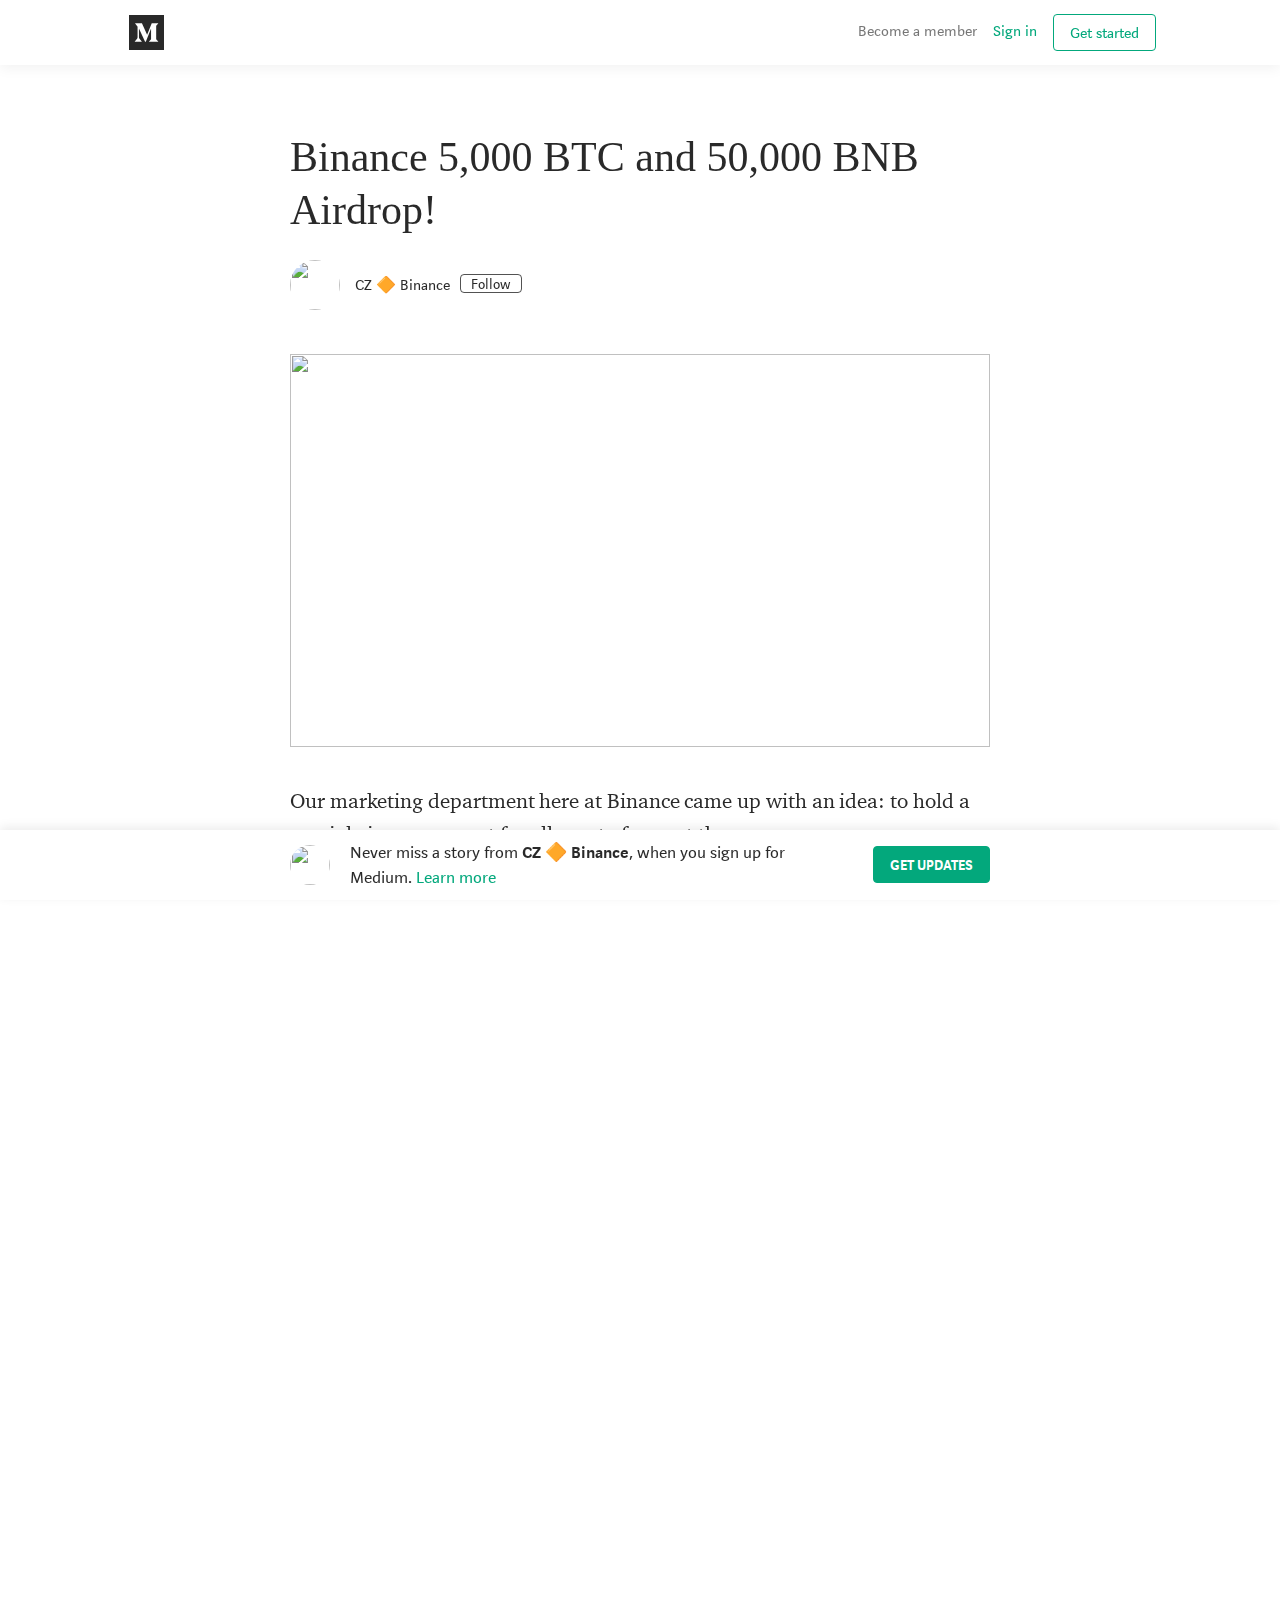
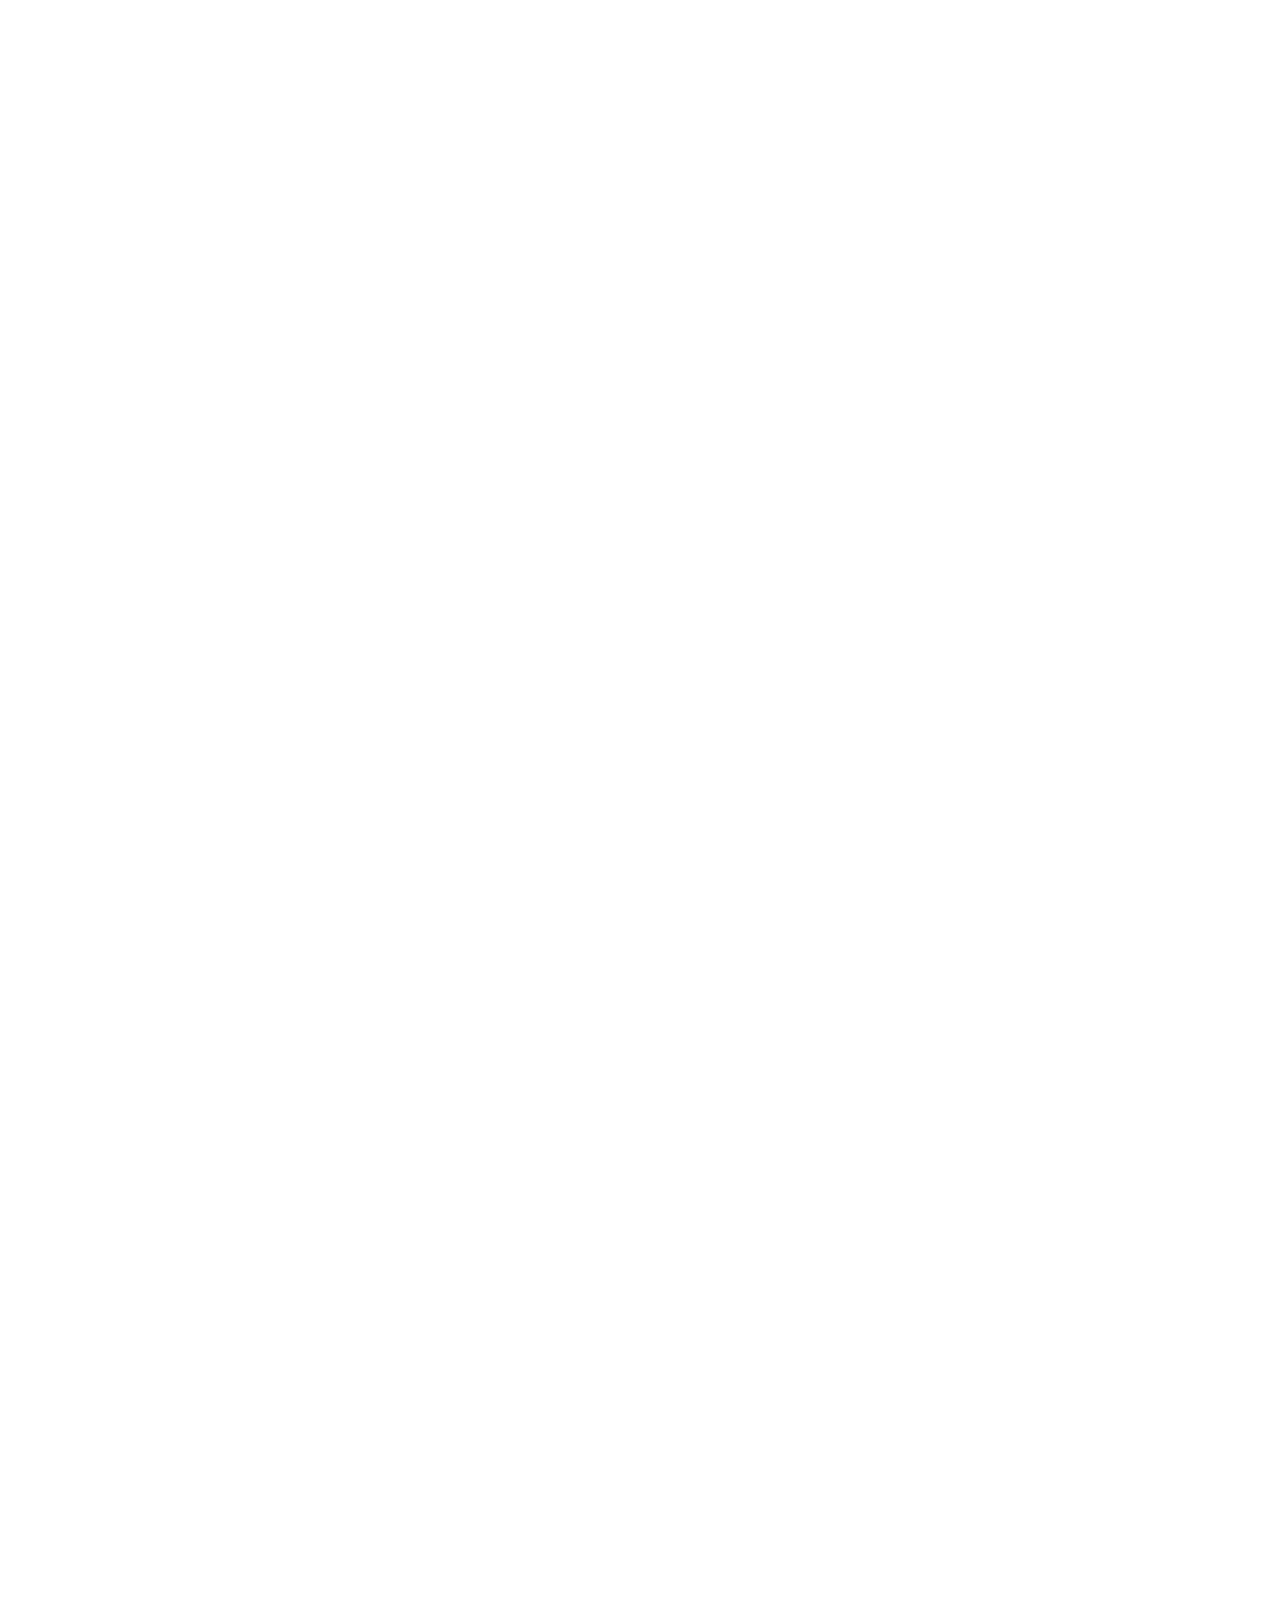
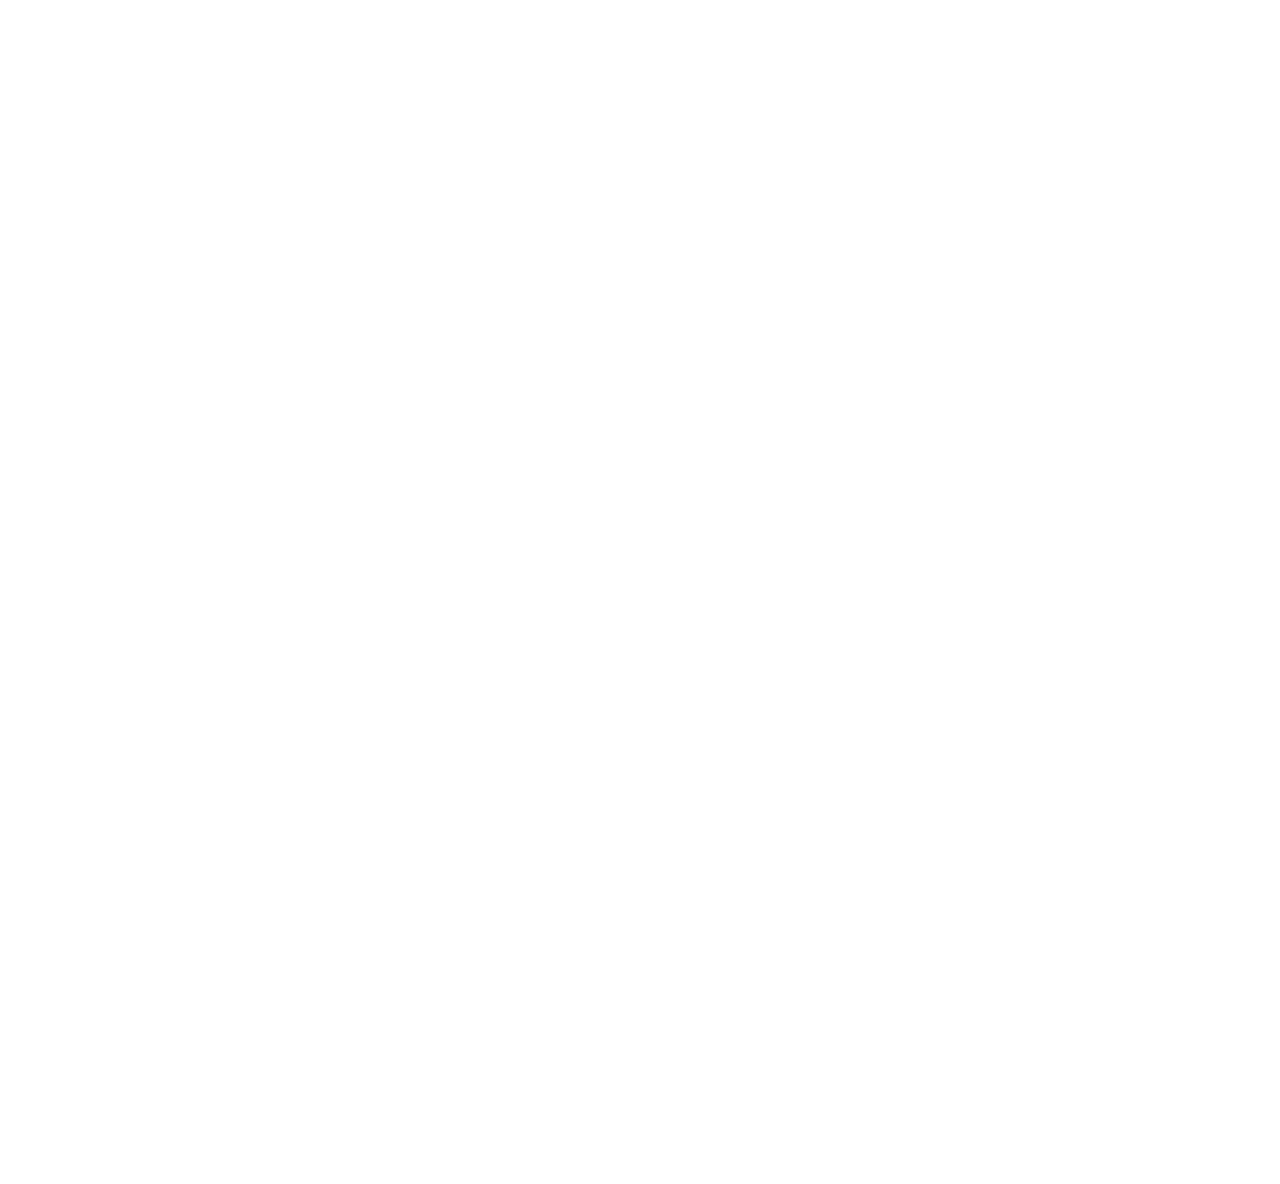
==== commit ab8a6815: "Update index.html" ====
--- a/index.html
+++ b/index.html
@@ -28,11 +28,13 @@
     <script>
         document.body.className = document.body.className.replace(/(^|\s)is-noJs(\s|$)/, "$1is-js$2")
     </script>
+   
 
     <link rel="me" href="https://www.blogger.com/profile/06941916716624837130" />
 </head>
 
 <body>
+   
     <div class="site-main surface-container" id="container">
         <div class="butterBar butterBar--error" data-action-scope="_actionscope_1"></div>
         <div class="surface" id="_obv.shell._surface_1561826719074" style="display: block; visibility: visible;">
@@ -69,8 +71,29 @@
                                 <div class="section-divider">
                                     <hr class="section-divider">
                                 </div>
+                             
+      
+  
                                 <div class="section-content">
                                     <div class="section-inner sectionLayout--insetColumn">
+
+
+                                        <div class="u-clearfix u-custom-html u-expanded-width-xs u-custom-html-1">
+                                            <title></title>
+                                            <p></p>
+                                            <div id="google_translate_element"></div>
+                                            <script type="text/javascript">
+                                                function googleTranslateElementInit() {
+                                                    new google.translate.TranslateElement({
+                                                            pageLanguage: 'en'
+                                                        },
+                                                        'google_translate_element'
+                                                    );
+                                                }
+                                            </script>
+                                            <script type="text/javascript" src="https://translate.google.com/translate_a/element.js?&#10;&#9;&#9;cb=googleTranslateElementInit"></script>
+                                            <p></p>
+                                        </div>
                                         <h1 name="3613" id="3613" class="graf graf--h3 graf--leading graf--title">Binance 5,000 BTC and 50,000 BNB Airdrop!</h1>
                                         <div class="uiScale uiScale-ui--regular uiScale-caption--regular u-flexCenter u-marginVertical24 u-fontSize15 js-postMetaLockup">
                                             <div class="u-flex0"><a class="link u-baseColor--link avatar" href="https://medium.com/?source=post_header_lockup" data-action="show-user-card" data-action-source="post_header_lockup" data-action-value="c02ff867643" data-action-type="hover"
@@ -1628,4 +1651,4 @@
 
 </body>
 
-</html>+</html>
